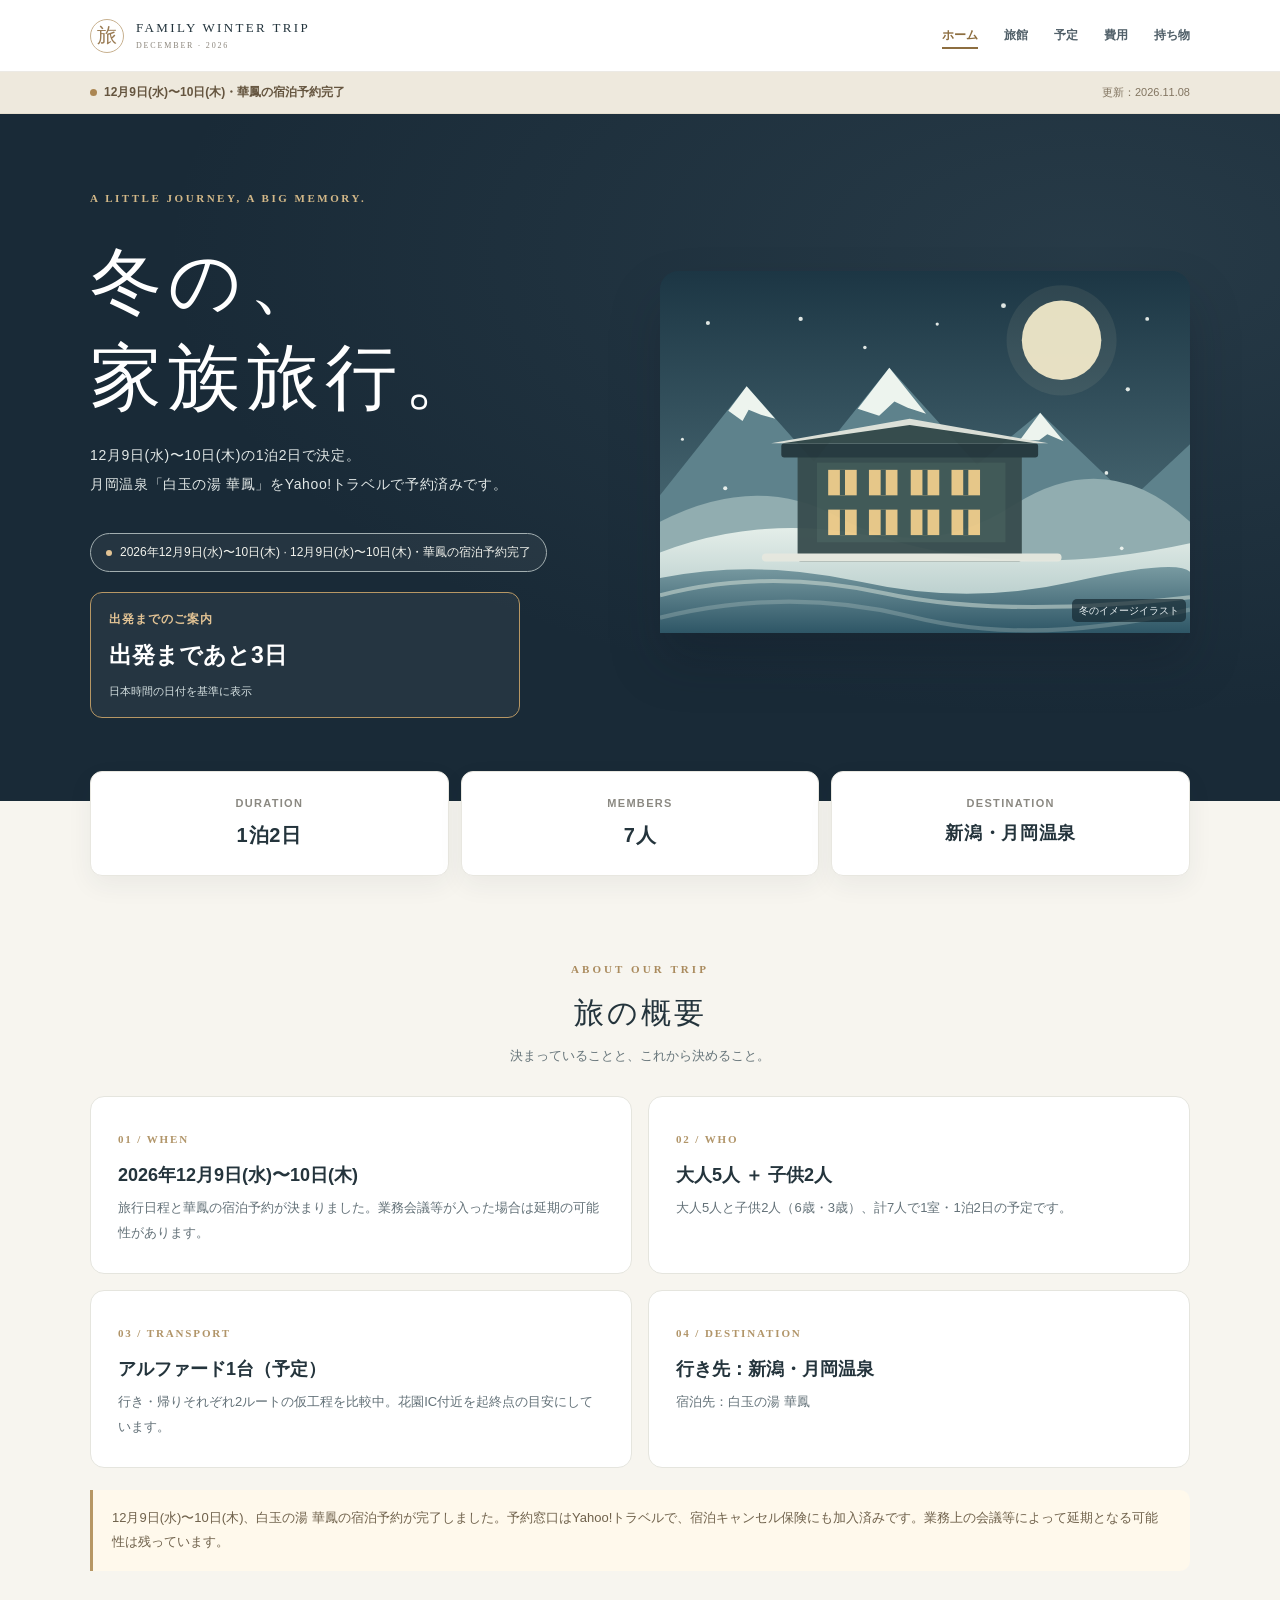
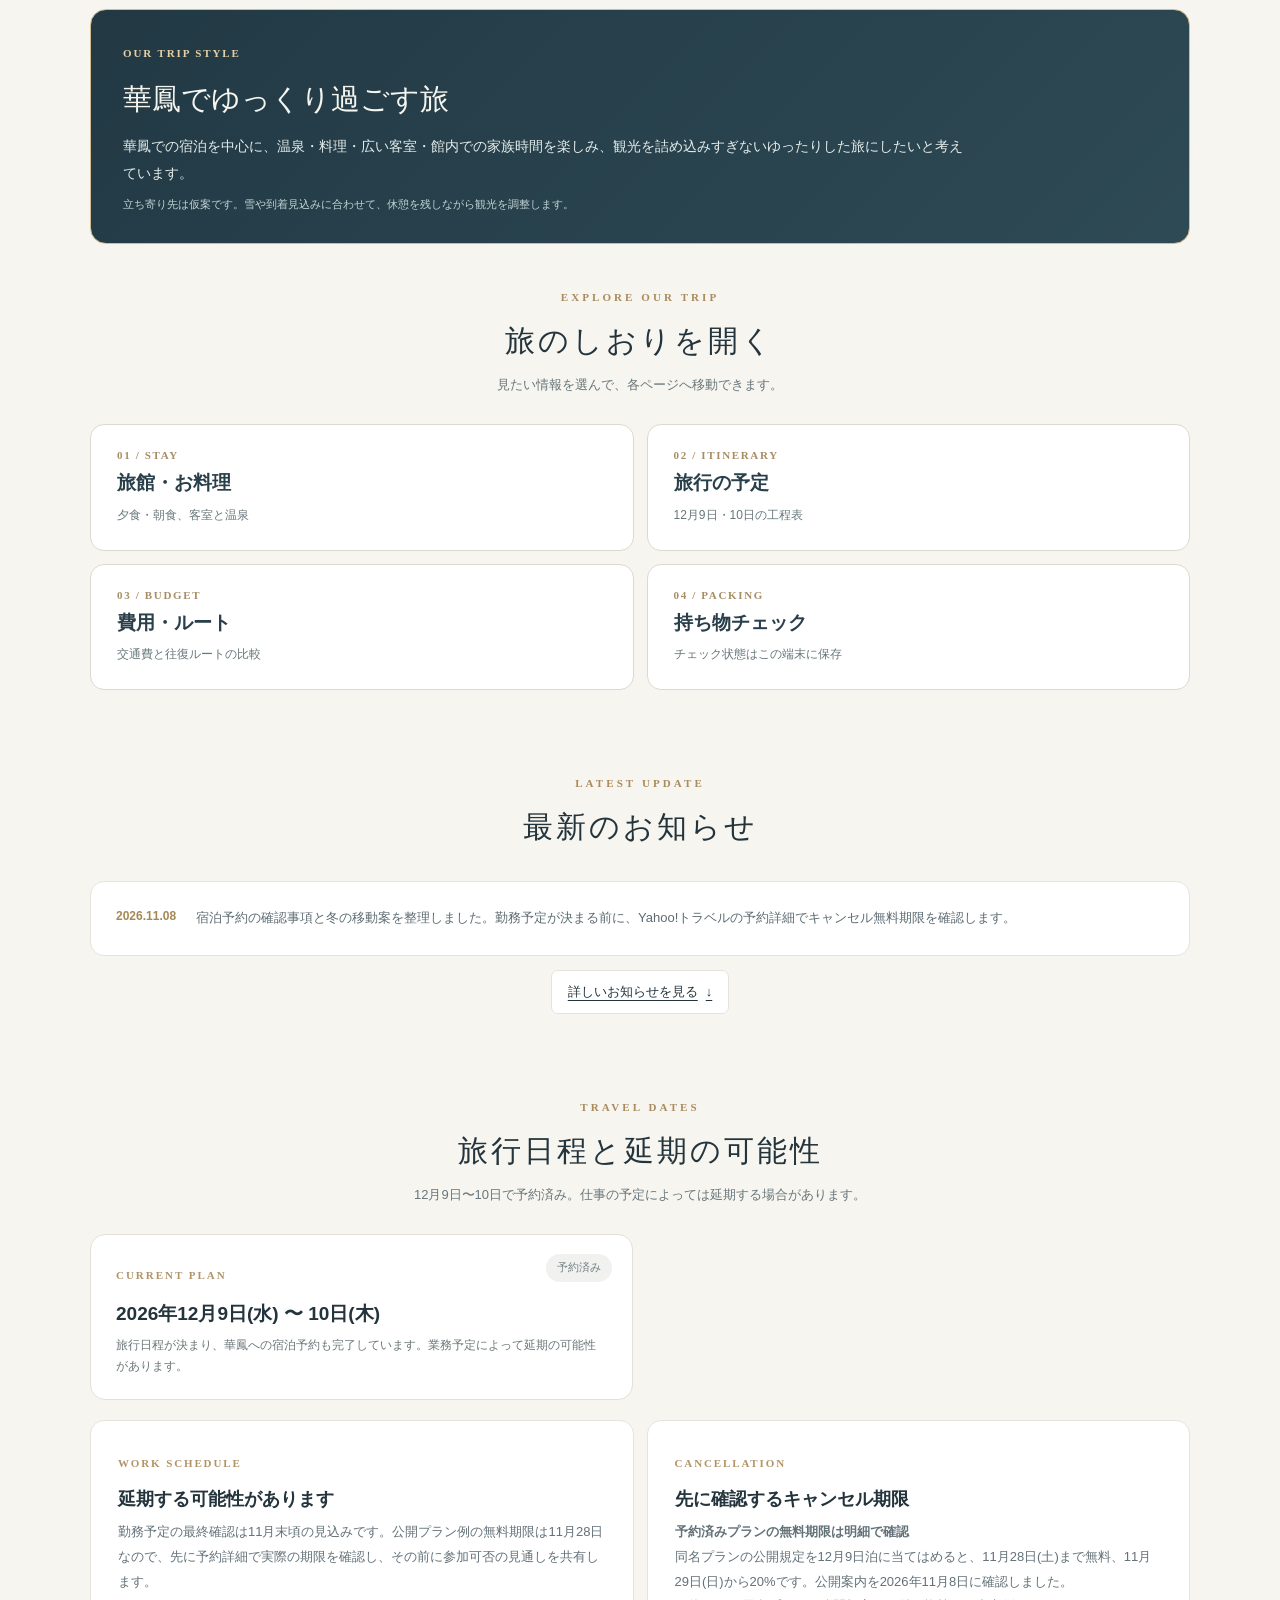
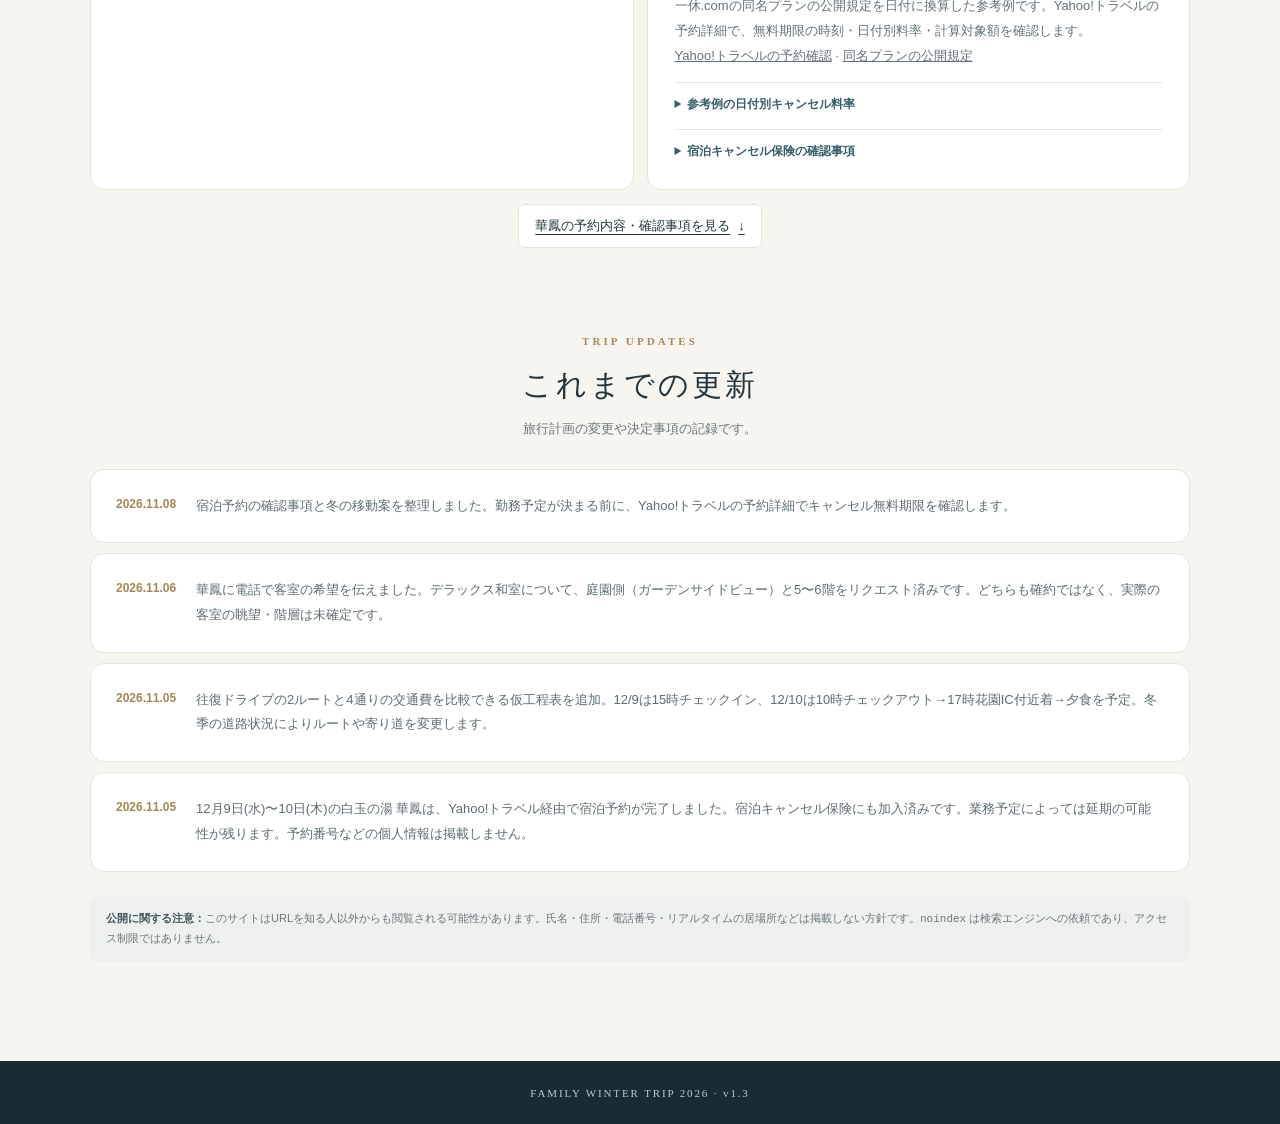
==== index.html @ 9333f7e0 "旅行案内の予約条件・食事・冬の移動情報を精査" ====
<!doctype html>
<html lang="ja">
<head>
  <meta charset="UTF-8">
  <meta name="viewport" content="width=device-width, initial-scale=1">
  <!-- 検索結果に載せないよう検索エンジンに依頼します。アクセス制限ではありません。 -->
  <meta name="robots" content="noindex, nofollow">
  <meta name="description" content="2026年12月9日〜10日の家族冬旅行。宿泊予約、最新のお知らせ、日程と各ページへの案内。">
  <meta name="theme-color" content="#192a37">
  <title>家族冬旅行 2026｜旅のしおり</title>
  <!-- CSSは見た目を担当 -->
  <link rel="stylesheet" href="styles.css">
  <!-- データ→動作の順で読み込む（ブラウザは上から順に処理） -->
  <script defer src="trip-data.js"></script>
  <script defer src="script.js"></script>
</head>
<body data-page="home">
  <a class="skip-link" href="#about">本文へ移動</a>
  <header><div class="wrap header-inner"><a href="index.html#top" class="brand" aria-label="ホームへ戻る"><span class="brand-symbol">旅</span><span class="brand-title">FAMILY WINTER TRIP<small>DECEMBER · 2026</small></span></a><nav class="nav" aria-label="メインメニュー">
        <a href="index.html" aria-current="page">ホーム</a>
        <a href="hotel.html">旅館</a>
        <a href="schedule.html">予定</a>
        <a href="budget.html">費用</a>
        <a href="packing.html">持ち物</a>
</nav></div></header>
    <div class="update-strip"><div class="wrap update-inner"><span class="mini-status" id="trip-status">12月9日〜10日・華鳳の宿泊予約完了</span><span class="update-date" id="last-update">更新：2026.11.04</span></div></div>
    <div class="hero" id="top">
    <div class="wrap hero-inner">
      <div class="hero-copy">
        <span class="eyebrow">A LITTLE JOURNEY, A BIG MEMORY.</span>
        <h1>冬の、<br>家族旅行。</h1>
        <p class="hero-lead">12月9日(水)〜10日(木)の1泊2日で決定。<br>月岡温泉「白玉の湯 華鳳」をYahoo!トラベルで予約済みです。</p>
        <span class="pill" id="hero-pill">2026年12月9日〜10日 · 一旦決定</span>
        <div class="trip-countdown">
          <span class="countdown-label">出発までのご案内</span>
          <p id="trip-countdown" role="status" aria-atomic="true">出発までの日数を計算しています。</p>
          <small>日本時間の日付を基準に表示</small>
        </div>
      </div>
      <figure class="art" style="margin-block:0;">
        <img src="winter-illustration.svg" alt="雪山と架空の旅館をモチーフにした冬のイラスト" width="520" height="355" style="width:100%;height:auto;display:block">
        <figcaption class="art-note">冬のイメージイラスト</figcaption>
      </figure>
    </div>
  </div>
  <main class="wrap">
<div class="summary" aria-label="旅行の要約">
      <div class="sum"><span>DURATION</span><strong id="summary-duration">1泊2日</strong></div>
      <div class="sum"><span>MEMBERS</span><strong>7人</strong></div>
      <div class="sum"><span>DESTINATION</span><strong class="long" id="summary-destination">検討中</strong></div>
    </div>

<section class="section" id="about">
      <div class="section-head"><span class="en">ABOUT OUR TRIP</span><h2>旅の概要</h2><p>決まっていることと、これから決めること。</p></div>
      <div class="boxgrid">
        <article class="info-card"><span class="cap">01 / WHEN</span><h3 id="overview-date">2026年12月9日(水)〜10日(木)</h3><p id="overview-date-note">宿泊予約済み。業務予定により延期の可能性があります。</p></article>
        <article class="info-card"><span class="cap">02 / WHO</span><h3 id="overview-members">大人5人 ＋ 子供2人</h3><p id="overview-members-detail">家族7人で行く予定です。</p></article>
        <article class="info-card"><span class="cap">03 / TRANSPORT</span><h3 id="overview-transport">アルファード1台（予定）</h3><p>行き・帰りそれぞれ2ルートの仮工程を比較中。花園IC付近を起終点の目安にしています。</p></article>
        <article class="info-card"><span class="cap">04 / DESTINATION</span><h3 id="overview-destination">新潟・月岡温泉</h3><p id="overview-stay">白玉の湯 華鳳</p></article>
      </div>
      <p class="attention" id="decision-note">旅行日程と華鳳への宿泊予約が決まりました。ただし業務都合で延期の可能性があります。</p>
    </section>

<section class="section section-compact" id="trip-style" aria-labelledby="trip-style-heading">
      <div class="trip-concept">
        <span class="cap">OUR TRIP STYLE</span>
        <h2 id="trip-style-heading">華鳳でゆっくり過ごす旅</h2>
        <p id="concept-description">宿での温泉や食事を中心に、ゆったり過ごす旅行を目指します。</p>
        <small id="concept-note">観光や立ち寄り先は未決定です。</small>
      </div>
    </section>

<section class="section section-compact" id="quick-access" aria-labelledby="quick-access-heading">
  <div class="section-head"><span class="en">EXPLORE OUR TRIP</span><h2 id="quick-access-heading">旅のしおりを開く</h2><p>見たい情報を選んで、各ページへ移動できます。</p></div>
  <div class="quick-grid">
    <a class="quick-card" href="hotel.html"><span>01 / STAY</span><strong>旅館・お料理</strong><small>夕食・朝食、客室と温泉</small></a>
    <a class="quick-card" href="schedule.html"><span>02 / ITINERARY</span><strong>旅行の予定</strong><small>12月9日・10日の工程表</small></a>
    <a class="quick-card" href="budget.html"><span>03 / BUDGET</span><strong>費用・ルート</strong><small>交通費と往復ルートの比較</small></a>
    <a class="quick-card" href="packing.html"><span>04 / PACKING</span><strong>持ち物チェック</strong><small>チェック状態はこの端末に保存</small></a>
  </div>
</section>

<section class="section" id="latest-updates" aria-labelledby="latest-updates-heading">
      <div class="section-head"><span class="en">LATEST UPDATE</span><h2 id="latest-updates-heading">最新のお知らせ</h2></div>
      <div id="latest-update"><p class="note">現在、お知らせはありません。</p></div>
      <a class="updates-link" href="#updates">詳しいお知らせを見る <span aria-hidden="true">↓</span></a>
    </section>

<section class="section" id="dates">
      <div class="section-head"><span class="en">TRAVEL DATES</span><h2>旅行日程と延期の可能性</h2><p>12月9日〜10日で予約済み。仕事の予定によっては延期する場合があります。</p></div>
      <div class="choicegrid" id="date-options" aria-live="polite"></div>
      <div class="booking-extra" aria-label="日程に関する大切なお知らせ">
        <article class="info-card">
          <span class="cap">WORK SCHEDULE</span><h3>延期する可能性があります</h3>
          <p id="work-schedule-note">勤務予定を11月末頃に最終確認します。急な会議が入った場合は仕事を優先し、旅行を延期する可能性があります。</p>
        </article>
        <article class="info-card">
          <span class="cap">CANCELLATION</span><h3>先に確認するキャンセル期限</h3>
          <p><strong id="cancel-free-until">予約済みプランの無料期限は明細で確認</strong></p>
          <p id="cancel-fee-from">公開プランの期限と料率は参考情報です。</p>
          <p class="field-note" id="cancel-caution">予約サイト・プランごとの規定を確認してください。</p>
          <p class="field-note"><a href="https://travel.yahoo.co.jp/booking/" target="_blank" rel="noopener noreferrer">Yahoo!トラベルの予約確認</a> · <a href="https://www.ikyu.com/00000751/11565492/10030279/" target="_blank" rel="noopener noreferrer">同名プランの公開規定</a></p>
          <details class="inline-details">
            <summary>参考例の日付別キャンセル料率</summary>
            <div class="fee-list" id="cancel-period-list"></div>
          </details>
          <details class="inline-details">
            <summary>宿泊キャンセル保険の確認事項</summary>
            <p id="insurance-note"></p>
            <p class="field-note"><a href="https://faq.mysurance.co.jp/--699ead66c23a8eed25ed712e" target="_blank" rel="noopener noreferrer">引受会社の仕事都合に関するFAQ</a></p>
          </details>
        </article>
      </div>
      <a class="updates-link" href="hotel.html#booking-info">華鳳の予約内容・確認事項を見る <span aria-hidden="true">↓</span></a>
    </section>

<section class="section" id="updates">
      <div class="section-head"><span class="en">TRIP UPDATES</span><h2>これまでの更新</h2><p>旅行計画の変更や決定事項の記録です。</p></div>
      <div class="updates-list" id="updates-list"></div>
      <p class="privacy"><strong>公開に関する注意：</strong>このサイトはURLを知る人以外からも閲覧される可能性があります。氏名・住所・電話番号・リアルタイムの居場所などは掲載しない方針です。<code>noindex</code> は検索エンジンへの依頼であり、アクセス制限ではありません。</p>
    </section>
  </main>
  <nav class="bottom-nav" aria-label="スマートフォン用メニュー">
    <a href="index.html" aria-current="page"><svg viewBox="0 0 24 24" width="23" height="23" fill="none" stroke="currentColor" stroke-width="1.8" stroke-linecap="round" stroke-linejoin="round" aria-hidden="true"><path d="m3 10 9-7 9 7v10a1 1 0 0 1-1 1h-5v-7H9v7H4a1 1 0 0 1-1-1z"/></svg><span>ホーム</span></a>
    <a href="hotel.html"><svg viewBox="0 0 24 24" width="23" height="23" fill="none" stroke="currentColor" stroke-width="1.8" stroke-linecap="round" stroke-linejoin="round" aria-hidden="true"><path d="M4 21V5a2 2 0 0 1 2-2h12a2 2 0 0 1 2 2v16M2 21h20M8 7h2M14 7h2M8 11h2M14 11h2M9 21v-6h6v6"/></svg><span>旅館</span></a>
    <a href="schedule.html"><svg viewBox="0 0 24 24" width="23" height="23" fill="none" stroke="currentColor" stroke-width="1.8" stroke-linecap="round" stroke-linejoin="round" aria-hidden="true"><rect x="3" y="5" width="18" height="16" rx="2"/><path d="M16 3v4M8 3v4M3 10h18"/></svg><span>予定</span></a>
    <a href="budget.html"><svg viewBox="0 0 24 24" width="23" height="23" fill="none" stroke="currentColor" stroke-width="1.8" stroke-linecap="round" stroke-linejoin="round" aria-hidden="true"><rect x="2" y="5" width="20" height="16" rx="2"/><path d="M2 9h20M16 15h3"/></svg><span>費用</span></a>
    <a href="packing.html"><svg viewBox="0 0 24 24" width="23" height="23" fill="none" stroke="currentColor" stroke-width="1.8" stroke-linecap="round" stroke-linejoin="round" aria-hidden="true"><rect x="5" y="4" width="14" height="17" rx="2"/><path d="M9 4.5V3h6v1.5M8.5 10l1.5 1.5 2.5-3M8.5 16h7"/></svg><span>持ち物</span></a>
  </nav>
  <footer>FAMILY WINTER TRIP 2026 · v1.3</footer>
</body>
</html>
---- styles.css ----
/* CSS：サイトの色・余白・配置を決める */
    :root { --night:#192a37; --night2:#263e4b; --ink:#24343c; --sub:#68767b; --gold:#b79764; --cream:#f7f5ef; --paper:#fff; --line:#e5e5de; }
    * { box-sizing:border-box; }
    html {scroll-behavior:smooth;}
    body { margin:0; color:var(--ink); font-family:-apple-system, BlinkMacSystemFont,"Hiragino Kaku Gothic ProN","Noto Sans JP","Yu Gothic",sans-serif; background:var(--cream); line-height:1.75; }
    a {color:inherit;} button{font:inherit;}
    .wrap { width:min(1100px, calc(100% - 40px)); margin-inline:auto; }
    header {height:72px; background:#fff; border-bottom:1px solid #eceae5;}
    .header-inner{height:100%;display:flex;align-items:center;justify-content:space-between;gap:20px;}
    .brand {text-decoration:none;display:flex;align-items:center;gap:12px;color:#22333c;}
    .brand-symbol{width:34px;height:34px;border:1px solid #c8b18f;display:grid;place-items:center;border-radius:100%;font:20px Georgia,serif;color:#997a52;}
    .brand-title{font-family:Georgia,serif;font-size:13px;letter-spacing:.18em;line-height:1.35;}
    .brand-title small{display:block;font-family:inherit;letter-spacing:.23em;font-size:8px;margin-top:4px;color:#8a847a;}
    .nav{display:flex;gap:26px;font-size:12px;color:#516069;font-weight:600;}
    .nav a{text-decoration:none;}.nav a:hover{text-decoration:underline;text-underline-offset:5px;}
    .hero{background:var(--night);color:#fff;position:relative;overflow:hidden;}
    .hero:before{content:"";position:absolute;inset:0;opacity:.22;background:radial-gradient(ellipse at 85% 20%,#587581 0%,transparent 60%);pointer-events:none;}
    .hero-inner{min-height:490px;position:relative;display:grid;grid-template-columns:1.02fr 1fr;align-items:center;gap:30px;padding-top:44px;padding-bottom:55px;}
    .hero-copy{position:relative;z-index:1;padding:25px 0 10px;}
    .eyebrow{font:700 11px Georgia,serif;letter-spacing:.23em;color:#d3b888;}
    h1{font-family:"Hiragino Mincho ProN","Yu Mincho",serif;font-size:clamp(47px,5.7vw,72px);font-weight:500;letter-spacing:.09em;line-height:1.33;margin:24px 0 14px;white-space:nowrap;}
    .hero-lead{font-size:14px;line-height:2.1;color:#e2e8e7;letter-spacing:.045em;}
    .pill {display:inline-flex;align-items:center;gap:8px;border:1px solid #a2aeb0;border-radius:100px;padding:8px 15px;margin-top:20px;font-size:12px;color:#f2f3ed;background:#ffffff0d;}
    .pill:before{content:"";width:6px;height:6px;border-radius:50%;background:#e2c394;}
    .trip-countdown{margin:20px 0 18px;max-width:430px;padding:16px 18px;border:1px solid #b79764;border-radius:12px;background:#ffffff0d;overflow-wrap:anywhere;}
    .countdown-label{display:block;color:#e2c394;font-size:12px;font-weight:650;letter-spacing:.08em;}
    .trip-countdown p{margin:7px 0;font-size:clamp(18px,4.8vw,23px);font-weight:650;line-height:1.65;color:#fff;font-variant-numeric:tabular-nums;}
    .trip-countdown small{display:block;font-size:11px;color:#d3dedf;}
    .art {width:100%;position:relative;max-width:530px;margin:auto;filter:drop-shadow(0 28px 25px #090e1b33);}
    .art svg{width:100%;height:auto;display:block;}
    .art-note{position:absolute;bottom:11px;right:4px;color:#edf4f6;font-size:10px;background:#12242eaa;padding:3px 7px;border-radius:5px;}
    main{padding-bottom:88px;}
    .summary{display:grid;grid-template-columns:repeat(3,1fr);gap:12px;margin-top:-30px;position:relative;z-index:2;}
    .sum{background:white;padding:22px 16px;border:1px solid #e8e7e0;box-shadow:0 9px 26px #1a34470f;text-align:center;border-radius:12px;}
    .sum span{font-size:11px;color:#8b8982;letter-spacing:.12em;font-weight:600;display:block;}
    .sum strong{display:block;font-size:20px;letter-spacing:.04em;font-weight:650;margin-top:4px;}
    .section{margin-top:78px;scroll-margin-top:30px;}
    .section-head{text-align:center;margin-bottom:28px;}
    .section-head .en{font:700 11px Georgia,serif;color:#aa8b5e;letter-spacing:.28em;}
    .section-head h2{font-family:"Hiragino Mincho ProN","Yu Mincho",serif;font-size:30px;font-weight:500;letter-spacing:.1em;margin:5px 0 6px;}
    .section-head p{color:var(--sub);font-size:13px;margin:0;}
    .boxgrid{display:grid;grid-template-columns:1fr 1fr;gap:16px;}
    .info-card{border:1px solid var(--line);background:#fff;border-radius:14px;padding:27px;min-height:150px;}
    .info-card .cap{font:700 11px Georgia,serif;color:#b19569;letter-spacing:.17em;}
    .info-card h3{font-size:18px;margin:8px 0 5px;font-weight:650;}
    .info-card p{font-size:13px;color:#637178;margin:0;line-height:1.9;}
    .stay{display:grid;grid-template-columns:1.2fr .8fr;overflow:hidden;border-radius:18px;background:#223b46;color:#fff;min-height:240px;}
    .stay-copy{padding:38px;}
    .stay .cap{font:700 11px Georgia,serif;color:#d2b78e;letter-spacing:.19em;}
    .stay h3{font-family:"Hiragino Mincho ProN","Yu Mincho",serif;font-size:27px;font-weight:500;margin:10px 0;}
    .stay p{color:#d6e1e2;font-size:13px;margin:0 0 17px;}
    .stay a{display:inline-block;text-decoration:none;border:1px solid #9eb0b8;border-radius:6px;padding:9px 16px;font-size:12px;}
    .stay-mark{display:grid;place-items:center;background:radial-gradient(circle at center,#65808a,#344f5b 65%,#263d48);padding:28px;}
    .stay-mark svg{width:100%;max-width:245px;height:auto;opacity:.9;}
    .day-tabs{display:flex;gap:8px;justify-content:center;margin-bottom:18px;}
    .day-tabs button{border:1px solid #dadbd3;border-radius:30px;padding:9px 28px;background:#fff;color:#53656c;cursor:pointer;font-size:13px;}
    .day-tabs button.active{background:var(--night2);border-color:var(--night2);color:#fff;}
    .day-panel{max-width:760px;margin:auto;border:1px solid #e2e2da;border-radius:16px;padding:28px 34px;background:#fff;}
    .day-panel[hidden]{display:none;}
    .day-panel h3{text-align:center;margin:0 0 24px;font-size:17px;}
    .timeline{display:grid;gap:20px;}
    .step{display:grid;grid-template-columns:30px 1fr;gap:15px;align-items:start;}
    .dot{width:26px;height:26px;border-radius:50%;border:1px solid #decaaa;color:#9f835d;display:grid;place-items:center;font-size:11px;margin-top:2px;}
    .step strong{font-size:14px;}.step p{margin:2px 0 0;color:var(--sub);font-size:12px;}
    .checks{display:grid;grid-template-columns:repeat(3,1fr);gap:11px;}
    .check{display:flex;align-items:center;gap:9px;background:white;border:1px solid var(--line);border-radius:10px;padding:15px 14px;font-size:13px;cursor:pointer;}
    .check input{width:17px;height:17px;accent-color:#294a50;}
    .note{font-size:12px;color:var(--sub);margin-top:18px;line-height:1.9;}
    footer{text-align:center;background:#192b35;color:#bfcacf;padding:26px 20px;font:11px Georgia,serif;letter-spacing:.17em;}
    @media(max-width:720px){
      .wrap{width:min(100% - 34px,520px);}header{height:64px;}.brand-title{font-size:11px;}.nav{gap:11px;font-size:10px;}
      .nav a:nth-child(2){display:none;}
      .hero-inner{display:flex;flex-direction:column;gap:0;padding:40px 0 32px;min-height:0;}
      .hero-copy{width:100%;padding:0;}
      h1{font-size:clamp(43px,10vw,57px);margin:18px 0 10px;}
      .hero-lead{font-size:13px;line-height:1.9;}
      .pill{margin-top:11px;}
      .art{width:100%;max-width:410px;margin:18px auto 0;}
      .summary{gap:7px;margin-top:-16px;}
      .sum{padding:17px 7px;}.sum span{font-size:9px;}.sum strong{font-size:15px;}
      .section{margin-top:62px;}.section-head h2{font-size:26px;}
      .boxgrid{grid-template-columns:1fr;gap:10px;}.info-card{padding:22px;min-height:0;}
      .stay{grid-template-columns:1fr;}.stay-copy{padding:27px;}.stay-mark{display:none;}
      .day-panel{padding:26px 20px;}.checks{grid-template-columns:1fr 1fr;gap:9px;}.check{padding:12px 11px;font-size:12px;}
    }
    @media(prefers-reduced-motion:reduce){html{scroll-behavior:auto;}}

    /* v0.3: 旅館・行き先が未定でも使えるレイアウト */
    .update-strip{background:#eee9dd;border-bottom:1px solid #e5dece;padding:10px 0;color:#65553f;font-size:12px;}
    .update-inner{display:flex;align-items:center;justify-content:space-between;gap:14px;}
    .mini-status{display:inline-flex;gap:7px;align-items:center;font-weight:650;}
    .mini-status:before{content:"";display:inline-block;width:7px;height:7px;background:#ab8652;border-radius:50%;}
    .update-date{color:#827561;font-size:11px;white-space:nowrap;}
    .sum strong.long{font-size:18px;}
    .attention{border-left:3px solid var(--gold);background:#fff9ec;padding:16px 19px;border-radius:0 10px 10px 0;margin-top:22px;font-size:13px;color:#70624c;line-height:1.9;}
    .choicegrid{display:grid;grid-template-columns:1fr 1fr;gap:15px;}
    .choice{position:relative;background:#fff;border:1px solid #e3e0d7;border-radius:15px;padding:25px 25px 22px;}
    .choice .cap{font:700 11px Georgia,serif;letter-spacing:.18em;color:#b19569;}
    .choice h3{font-size:19px;margin:11px 0 6px;line-height:1.55;}
    .choice p{font-size:12px;color:#6b7779;margin:0;}
    .corner-tag{position:absolute;right:20px;top:19px;background:#f2ede0;color:#8f744d;font-size:11px;border-radius:30px;padding:4px 11px;}
    .corner-tag.muted{background:#f1f2f0;color:#717e81;}
    .decision-panel{border-radius:18px;background:#253d48;color:#f1f4f1;padding:31px 31px 28px;}
    .decision-panel h3{margin:0 0 11px;font-family:"Hiragino Mincho ProN","Yu Mincho",serif;font-size:24px;font-weight:500;}
    .decision-panel p{color:#dae4e6;font-size:13px;margin:0;line-height:1.95;}
    .criteria{display:grid;grid-template-columns:repeat(4,1fr);gap:10px;margin-top:21px;}
    .criterion{border:1px solid #6b828a;border-radius:10px;padding:16px 10px;text-align:center;font-size:12px;line-height:1.7;}
    .criterion .num{display:block;font:700 11px Georgia,serif;color:#d8bf93;letter-spacing:.12em;margin-bottom:4px;}
    .empty{margin-top:15px;background:#fff;border:1px dashed #d3c9b5;border-radius:14px;padding:21px;text-align:center;}
    .empty strong{display:block;font-size:14px;margin:0 0 7px;}.empty p{font-size:12px;color:#748084;margin:0;}
    .progress-track{display:grid;grid-template-columns:repeat(3,1fr);gap:8px;margin:20px 0 0;}
    .progress-step{border-radius:9px;background:#fff;border:1px solid var(--line);padding:16px 11px;text-align:center;font-size:12px;color:#66737a;}
    .progress-step b{display:block;color:#263a45;font-size:13px;margin-bottom:3px;}
    .progress-step.current{border-color:#bba47d;background:#fffcf6;}
    .section-head p{max-width:600px;margin:auto;}
    .updates{background:white;border:1px solid var(--line);border-radius:14px;padding:24px 25px;display:flex;gap:20px;align-items:flex-start;}
    .updates time{white-space:nowrap;color:#a68857;font-size:12px;font-weight:700;}
    .updates p{margin:0;color:#5d6c72;font-size:13px;line-height:1.9;}
    .privacy{margin-top:24px;padding:13px 16px;background:#edf0ef;border-radius:9px;font-size:11px;color:#67777b;line-height:1.8;}
    @media(max-width:720px){
      .update-strip{font-size:11px;}.update-date{font-size:10px;}
      .sum strong.long{font-size:13px;}
      .choicegrid{grid-template-columns:1fr;gap:10px;}.choice{padding:22px;}
      .criteria{grid-template-columns:repeat(2,1fr);gap:8px;}
      .criterion{padding:12px 9px;}.decision-panel{padding:26px 20px;}
      .progress-step{font-size:10px;padding:12px 3px;}.progress-step b{font-size:11px;}
      .updates{gap:12px;padding:20px 15px;flex-direction:column;}
    }
/* v0.4: データと表示の分離／操作性改善 */
.skip-link{position:absolute;left:12px;top:-80px;background:#fff;color:#132b36;z-index:50;padding:9px 14px;border-radius:6px;}
.skip-link:focus{top:10px;}
.brand-title small{font-family:Georgia,serif;}
.nav{flex-wrap:wrap;justify-content:flex-end;}
.field-note{display:block;margin-top:8px;color:#758187;font-size:12px;}
.category-pill{display:inline-block;border-radius:999px;background:#f3eee4;color:#8a6e4a;padding:4px 10px;font-size:11px;font-weight:650;margin-top:10px;}
.lodging-row{background:#fff;border:1px solid var(--line);border-radius:14px;padding:22px;margin-top:10px;display:grid;grid-template-columns:1fr auto;gap:12px;align-items:start;}
.lodging-row h3{margin:2px 0 6px;font-size:16px;}
.lodging-row p{margin:0;color:#68787d;font-size:13px;}
.lodging-row a{display:inline-block;margin-top:9px;color:#174f73;text-underline-offset:4px;font-size:13px;}
.list-status{font-size:11px;background:#f5f1e7;border-radius:30px;padding:6px 12px;color:#745d40;white-space:nowrap;}
.updates-list{display:grid;gap:10px;}
.updates-link{display:flex;align-items:center;justify-content:center;gap:8px;min-height:44px;width:fit-content;max-width:100%;margin:14px auto 0;padding:8px 16px;border:1px solid var(--line);border-radius:7px;background:var(--paper);font-size:13px;text-underline-offset:4px;}
.updates-link:hover{background:#f3eee4;}
#latest-update .updates p{overflow-wrap:anywhere;}
#packing-reset{margin-top:14px;background:transparent;border:1px solid #b0b8b7;border-radius:7px;color:#435b65;padding:8px 14px;font-size:12px;cursor:pointer;}
#packing-reset:hover{background:#fff;}
#packing-reset:focus-visible,.day-tabs button:focus-visible,a:focus-visible{outline:3px solid #b7935f;outline-offset:3px;}
[data-empty]{display:none;}
[data-empty].show{display:block;}
.privacy strong{color:#40545a;}
@media(max-width:720px){
  .nav a:nth-child(2){display:inline;}
  .nav{gap:9px;}
  .nav a:nth-child(4),.nav a:nth-child(5){display:none;}
  .update-date{white-space:normal;text-align:right;}
  .lodging-row{grid-template-columns:1fr;}
  .list-status{justify-self:start;}
}

/* v0.6: 華鳳の空室・料金調査（2026/11/5のスナップショット） */
.booking-intro{background:#fff;border:1px solid var(--line);border-left:4px solid var(--gold);border-radius:10px;padding:15px 18px;margin-bottom:16px;font-size:13px;}
.booking-intro strong{display:block;font-size:13px;color:#806946;}
.booking-intro p{margin:5px 0 0;color:#56676e;line-height:1.85;}
.booking-offers{display:grid;grid-template-columns:repeat(2,minmax(0,1fr));gap:12px;}
.rate-card{background:#fff;border:1px solid var(--line);border-radius:14px;padding:20px;min-width:0;}
.rate-card--closed{background:#f9f8f4;}
.rate-card-head{display:flex;align-items:flex-start;justify-content:space-between;gap:10px;flex-wrap:wrap;}
.rate-card-head small{color:#a08458;font-size:11px;font-weight:700;}
.rate-card h3{font-size:17px;line-height:1.5;margin:1px 0 0;}
.rate-status{display:inline-block;border-radius:30px;padding:4px 10px;font-size:11px;font-weight:650;white-space:nowrap;}
.rate-status--open{background:#e8f3ed;color:#2d6650;}
.rate-status--closed{background:#f1e8e3;color:#915d4b;}
.rate-prices{display:grid;grid-template-columns:1fr 1fr;gap:8px;margin-top:14px;}
.rate-prices div{border-top:1px solid #eae8e2;padding-top:9px;min-width:0;}
.rate-prices span{display:block;color:#768188;font-size:11px;}
.rate-prices strong{display:block;font-size:17px;font-variant-numeric:tabular-nums;white-space:nowrap;}
.rate-note{color:#68767b;font-size:12px;margin:12px 0 0;line-height:1.75;}
.booking-extra{display:grid;grid-template-columns:1fr 1fr;gap:13px;margin-top:20px;}
.booking-extra .info-card{min-height:0;}
.booking-extra p{font-size:13px;line-height:1.9;}
.booking-text-list{padding-left:19px;margin:10px 0 0;font-size:13px;color:#53666b;line-height:1.95;overflow-wrap:anywhere;}
.booking-text-list li+li{margin-top:6px;}
.booking-details{background:#fff;border:1px solid var(--line);border-radius:12px;padding:15px 19px;margin-top:18px;}
.booking-details summary{cursor:pointer;font-weight:650;font-size:13px;}
.booking-details p{font-size:13px;color:#68777c;margin:12px 0 0;}
@media(max-width:720px){
  .booking-offers,.booking-extra{grid-template-columns:1fr;}
  .rate-card{padding:18px;}
  .rate-prices strong{font-size:16px;}
}


/* v0.9: 旅行情報の統合表示（既存のスマホ対応・端末内保存は維持） */
.section-compact{margin-top:38px;}
.trip-concept{
  padding:28px 32px;border:1px solid #d0bc93;border-radius:16px;
  background:linear-gradient(135deg,#223944,#2e4a55);color:#f5f5f0;
}
.trip-concept .cap{color:#e7cfa5;font:700 11px Georgia,serif;letter-spacing:.17em;}
.trip-concept h2{font-family:"Hiragino Mincho ProN","Yu Mincho",serif;font-size:clamp(22px,3.2vw,29px);font-weight:500;margin:8px 0;}
.trip-concept p{font-size:14px;line-height:1.95;color:#e4edeb;max-width:850px;margin:0 0 8px;}
.trip-concept small{display:block;color:#c2d4d5;font-size:11px;line-height:1.8;}
.progress-step.done{border-color:#cdd9d3;background:#f2f6f2;}
.inline-details{margin-top:14px;border-top:1px solid #e8e5dd;padding-top:11px;}
.inline-details summary{font-size:12px;color:#375e6a;cursor:pointer;font-weight:650;}
.fee-list{margin-top:12px;}
.fee-row,.reference-rate-row{display:grid;grid-template-columns:minmax(0,1fr) auto;align-items:start;gap:12px;padding:9px 0;border-bottom:1px solid #ecebe6;font-size:12px;line-height:1.65;}
.fee-row:last-child,.reference-rate-row:last-child{border-bottom:0;}
.fee-row strong,.reference-rate-row>strong{white-space:nowrap;font-variant-numeric:tabular-nums;color:#344b54;}
.reference-rate-list{margin-top:12px;}
.reference-rate-row small{display:block;color:#78858a;font-size:11px;margin-top:3px;}
#booking-prices{grid-template-columns:1fr;}
.rate-prices--three{grid-template-columns:repeat(3,minmax(0,1fr));}
.rate-prices small{display:block;color:#6c797d;font-size:11px;line-height:1.7;margin-top:5px;}
.budget-figure{font-size:clamp(22px,3.5vw,27px)!important;font-weight:700;color:#253b47!important;font-variant-numeric:tabular-nums;margin:4px 0 8px!important;}
@media(max-width:720px){
  .section-compact{margin-top:26px;}
  .trip-concept{padding:23px 20px;}
  .trip-concept p{font-size:13px;}
  .rate-prices--three{grid-template-columns:1fr;}
  .rate-prices--three div{padding-top:8px;}
  .reference-rate-row{gap:8px;}
}

/* v1.0: 往復ドライブルート比較・冬季の仮工程 */
.route-lead{
  background:#fff;border:1px solid #d9d1bf;border-left:4px solid var(--gold);
  border-radius:10px;padding:16px 20px;font-size:13px;line-height:1.9;margin-bottom:16px;
}
.route-cost-grid{display:grid;grid-template-columns:repeat(2,minmax(0,1fr));gap:14px;}
.route-cost-card{position:relative;min-width:0;background:#fff;border:1px solid var(--line);border-radius:13px;padding:20px;}
.route-cost-card--featured{border:2px solid #a58b5f;background:#fcfbf6;}
.route-cost-card h3{font-size:15px;margin:0 0 12px;line-height:1.6;}
.route-recommend{display:inline-block;color:#76572f;background:#f1e4cb;border-radius:20px;font-size:11px;font-weight:700;padding:3px 10px;margin:0 0 8px;}
.route-cost-total{display:block;color:var(--night);font-size:26px;font-variant-numeric:tabular-nums;line-height:1.4;overflow-wrap:anywhere;}
.route-cost-breakdown{font-size:12px;color:#53636b;line-height:1.85;margin:10px 0 8px;}
.route-cost-details{font-size:11px;color:#67787d;margin:4px 0;line-height:1.65;}
#route-compare .note{font-size:12px;line-height:1.85;overflow-wrap:anywhere;}
#panel1,#panel2{max-width:930px;}
.drive-subheading{font-size:17px;margin:30px 0 16px;padding-top:18px;border-top:1px solid var(--line);}
.drive-option-list{display:grid;grid-template-columns:repeat(2,minmax(0,1fr));gap:14px;align-items:start;}
.drive-option{min-width:0;border:1px solid #e1e2dc;border-radius:13px;background:#fafaf7;padding:20px;}
.drive-option-heading{font-size:15px;margin:0 0 8px;line-height:1.55;}
.drive-option-caption{font-size:12px;color:#58676d;line-height:1.75;margin:0 0 10px;}
.drive-option-specs{font-size:11px;line-height:1.8;color:#49606b;background:#f0f3f1;padding:9px 11px;border-radius:7px;margin:0 0 12px;}
.drive-stop-list{display:grid;gap:0;}
.drive-stop{display:grid;grid-template-columns:90px minmax(0,1fr);gap:10px;padding:11px 0;border-top:1px solid #e5e6e1;}
.drive-stop-time{font-size:11px;font-weight:750;color:#8a6d46;font-variant-numeric:tabular-nums;line-height:1.6;overflow-wrap:anywhere;}
.drive-stop strong{display:block;font-size:12px;line-height:1.6;overflow-wrap:anywhere;}
.drive-stop p{font-size:11px;line-height:1.7;color:#647479;margin:3px 0 0;overflow-wrap:anywhere;}
.drive-option-warning{background:#fff6e7;border:1px solid #e5c996;color:#71552e;border-radius:7px;padding:9px 11px;font-size:11px;line-height:1.75;}
@media(max-width:720px){
  .route-cost-grid,.drive-option-list{grid-template-columns:1fr;}
  .route-cost-card,.drive-option{padding:17px;}
  .route-cost-total{font-size:23px;}
  .route-lead{padding:14px 16px;}
  .drive-subheading{font-size:15px;}
  .drive-stop{grid-template-columns:83px minmax(0,1fr);gap:8px;}
  #panel1,#panel2{padding:22px 16px;}
}

/* v1.1候補：華鳳の食事・館内案内（写真転載なし、公式ギャラリーリンク） */
.kahou-experience .section-head p{max-width:730px;}
.kahou-meals{display:grid;grid-template-columns:repeat(2,minmax(0,1fr));gap:18px;align-items:stretch;}
.kahou-meal{display:flex;flex-direction:column;min-width:0;padding:29px 29px 26px;background:#fff;border:1px solid #dfd8c9;border-top:4px solid var(--gold);border-radius:15px;box-shadow:0 10px 24px #192a3709;}
.kahou-meal--breakfast{border-top-color:#7897a1;}
.kahou-card-top{display:flex;gap:12px;justify-content:space-between;align-items:center;flex-wrap:wrap;}
.kahou-card-kicker{color:#9c7d52;letter-spacing:.15em;font:700 11px Georgia,serif;}
.kahou-meal--breakfast .kahou-card-kicker{color:#527481;}
.kahou-highlight{font-size:11px;font-weight:700;color:#795e3b;background:#f4eddf;border-radius:20px;padding:5px 12px;}
.kahou-meal--breakfast .kahou-highlight{color:#426873;background:#eaf2f4;}
.kahou-meal h3{font-family:"Hiragino Mincho ProN","Yu Mincho",serif;font-size:clamp(25px,3.2vw,32px);font-weight:500;line-height:1.55;margin:18px 0 14px;color:var(--night);}
.kahou-meal h3 span{display:block;font-size:15px;font-family:inherit;margin-top:3px;letter-spacing:.03em;}
.kahou-meal>p{font-size:13px;line-height:1.95;color:#52656c;margin:0 0 17px;}
.kahou-facts{margin:0 0 14px;padding:12px 0;border-block:1px solid #eeeae3;}
.kahou-facts>div{display:grid;grid-template-columns:96px minmax(0,1fr);column-gap:12px;padding:6px 0;font-size:12px;line-height:1.7;}
.kahou-facts dt{font-weight:700;color:#806a4c;}
.kahou-facts dd{margin:0;color:#455961;overflow-wrap:anywhere;}
.kahou-meal .kahou-small-note{font-size:11px;color:#748087;line-height:1.8;margin:0 0 20px;}
.kahou-gallery-link{display:inline-flex;align-items:center;justify-content:space-between;gap:16px;min-height:48px;width:100%;margin-top:auto;padding:11px 16px;border-radius:8px;background:var(--night2);color:#fff;text-decoration:none;font-size:13px;font-weight:650;line-height:1.6;}
.kahou-gallery-link:hover{background:#365462;}
.kahou-gallery-link span{font-size:18px;line-height:1;}
.kahou-stay-grid{display:grid;grid-template-columns:repeat(2,minmax(0,1fr));gap:14px;margin-top:18px;}
.kahou-stay-card{min-width:0;display:flex;flex-direction:column;padding:23px 24px;background:#faf9f6;border:1px solid var(--line);border-radius:13px;}
.kahou-stay-card h3{font-size:17px;line-height:1.55;color:#30434b;margin:8px 0 7px;}
.kahou-stay-card p{font-size:12px;color:#66777d;line-height:1.85;margin:0 0 18px;}
.kahou-gallery-link--sub{min-height:44px;background:#fff;color:#274454;border:1px solid #b6c2c4;font-size:12px;}
.kahou-gallery-link--sub:hover{background:#edf3f2;}
.kahou-source-note{margin:14px 2px 0;color:#778489;font-size:11px;line-height:1.85;}
@media(max-width:720px){
  .kahou-meals,.kahou-stay-grid{grid-template-columns:1fr;}
  .kahou-meals{gap:13px;}
  .kahou-meal{padding:22px 19px 20px;}
  .kahou-meal h3{font-size:27px;}
  .kahou-facts>div{grid-template-columns:83px minmax(0,1fr);column-gap:8px;}
  .kahou-stay-grid{gap:11px;margin-top:13px;}
  .kahou-stay-card{padding:20px;}
  .kahou-gallery-link{font-size:12px;}
}
/* v1.3：独立ページと固定ナビゲーション */
@media(min-width:721px) {header {position:sticky;top:0;z-index:50;} .section {scroll-margin-top:100px;}}
.nav a[aria-current="page"] {color:#8d6e40;text-decoration:underline;text-decoration-thickness:2px;text-underline-offset:8px;}
.bottom-nav {display:none;}
.subpage-hero {background:linear-gradient(135deg,var(--night),#304e5b);color:#fff;padding:48px 0 44px;}
.subpage-hero h1 {font-size:clamp(31px,5vw,46px);white-space:normal;margin:14px 0 11px;letter-spacing:.06em;}
.subpage-hero p {margin:0;max-width:770px;font-size:14px;color:#dce7e7;line-height:1.95;}
.subpage-main {min-height:48vh;}
.subpage-main>.section:first-child {margin-top:50px;}
.quick-grid {display:grid;grid-template-columns:repeat(2,minmax(0,1fr));gap:13px;}
.quick-card {display:flex;flex-direction:column;gap:5px;padding:24px 26px;border:1px solid #dcd9d0;border-radius:14px;background:#fff;text-decoration:none;min-width:0;}
.quick-card:hover {background:#fbf8f0;border-color:var(--gold);}
.quick-card:focus-visible {outline:3px solid var(--gold);outline-offset:3px;}
.quick-card span {font:700 11px Georgia,serif;color:#a78d65;letter-spacing:.15em;}
.quick-card strong {font-size:19px;color:#293f4a;}
.quick-card small {font-size:12px;color:#67777a;}
@media(max-width:720px) {
  header .nav {display:none;}
  .bottom-nav {position:fixed;bottom:0;left:0;right:0;z-index:100;display:grid;grid-template-columns:repeat(5,minmax(0,1fr));padding:5px max(3px,env(safe-area-inset-right)) calc(5px + env(safe-area-inset-bottom)) max(3px,env(safe-area-inset-left));background:#1b303d;border-top:1px solid #71818a;box-shadow:0 -5px 25px #13252e35;}
  .bottom-nav a {display:flex;flex-direction:column;align-items:center;justify-content:center;gap:3px;min-width:0;min-height:59px;color:#d9e2e3;text-decoration:none;font-size:11px;font-weight:650;line-height:1.35;white-space:nowrap;border-radius:7px;}
  .bottom-nav a[aria-current="page"] {color:#f5d8a1;background:#ffffff14;}
  .bottom-nav a:focus-visible {outline:2px solid #f5d8a1;outline-offset:-2px;}
  .bottom-nav svg {flex-shrink:0;}
  footer {padding-bottom:calc(91px + env(safe-area-inset-bottom));}
  .subpage-hero {padding:33px 0 29px;}
  .subpage-hero h1 {font-size:clamp(29px,8vw,38px);margin:11px 0 9px;}
  .subpage-hero p {font-size:12px;line-height:1.85;}
  .subpage-main>.section:first-child {margin-top:39px;}
  .quick-grid {gap:10px;}
  .quick-card {padding:17px 15px;}
  .quick-card strong {font-size:15px;}
  .quick-card small {font-size:11px;line-height:1.6;}
}
@media(max-width:355px) {
  .bottom-nav a {font-size:10px;gap:2px;}
  .bottom-nav svg {width:21px;height:21px;}
  .quick-grid {grid-template-columns:1fr;}
}
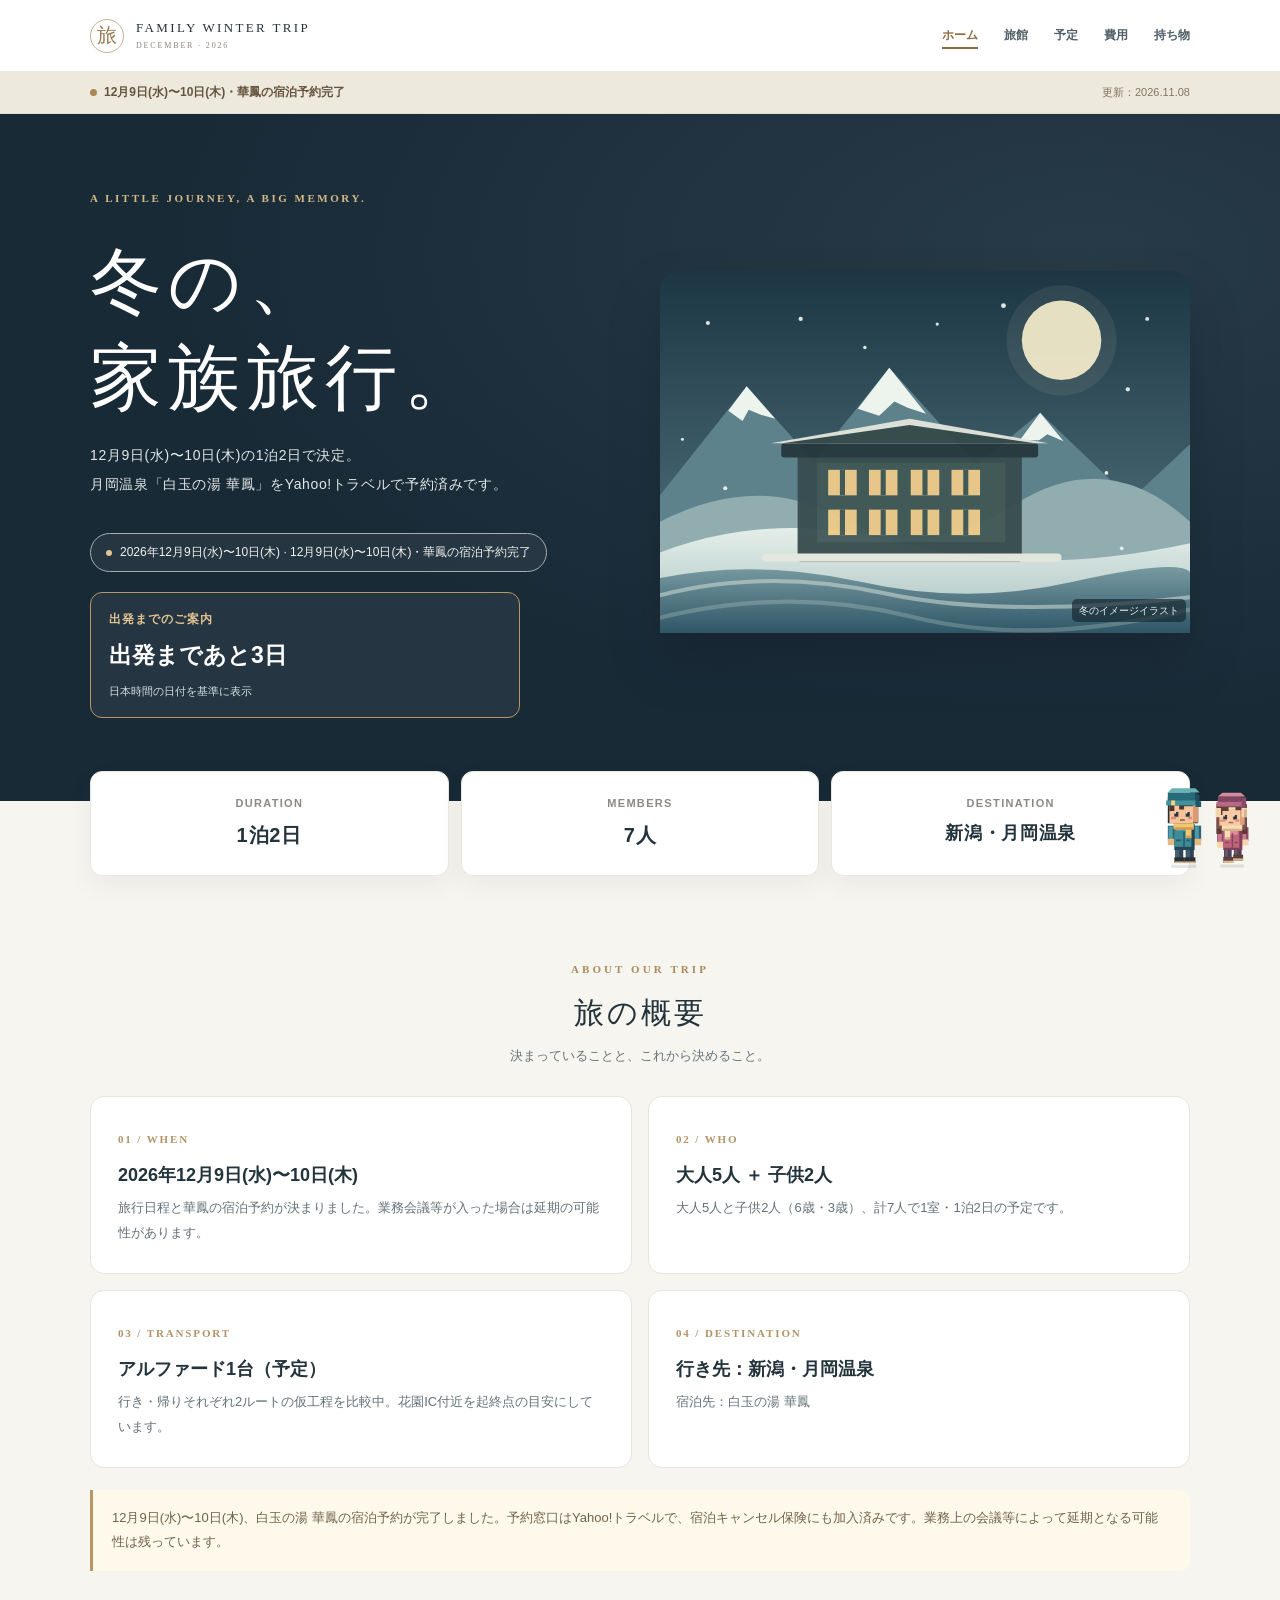
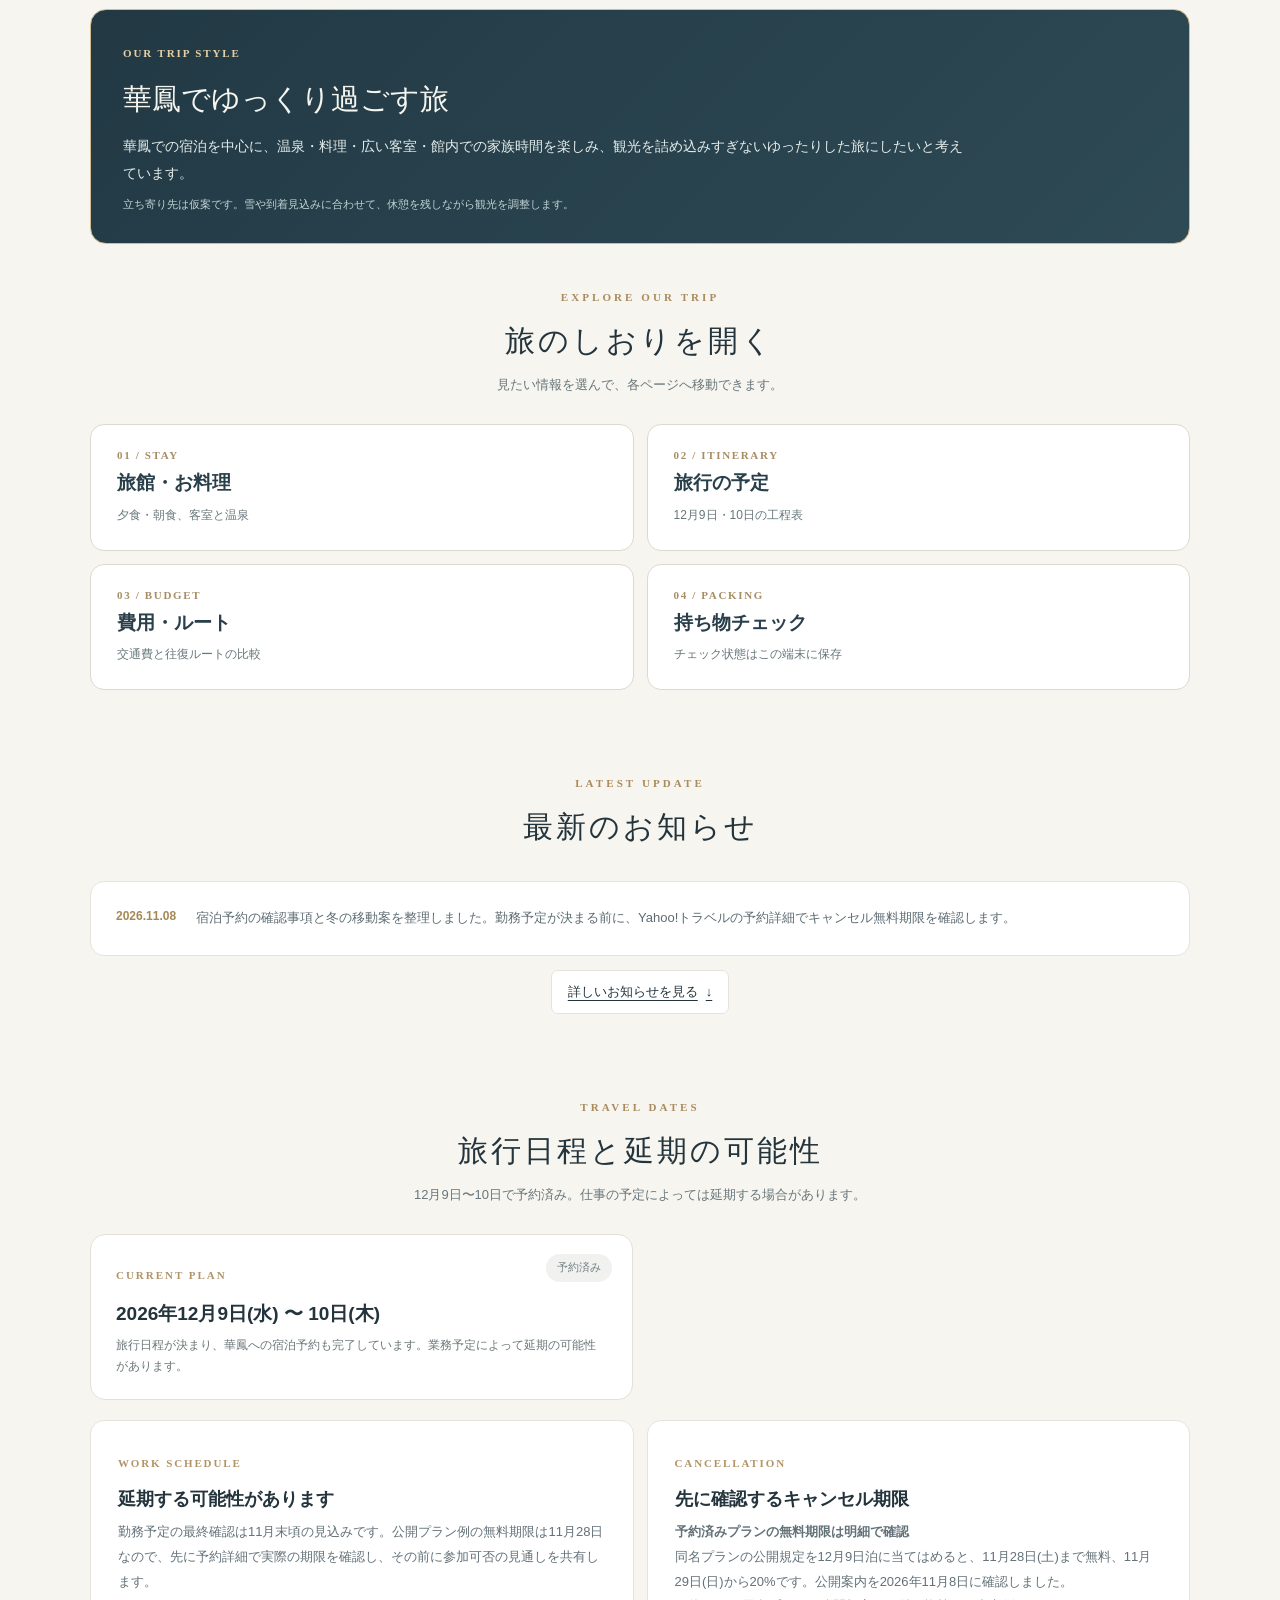
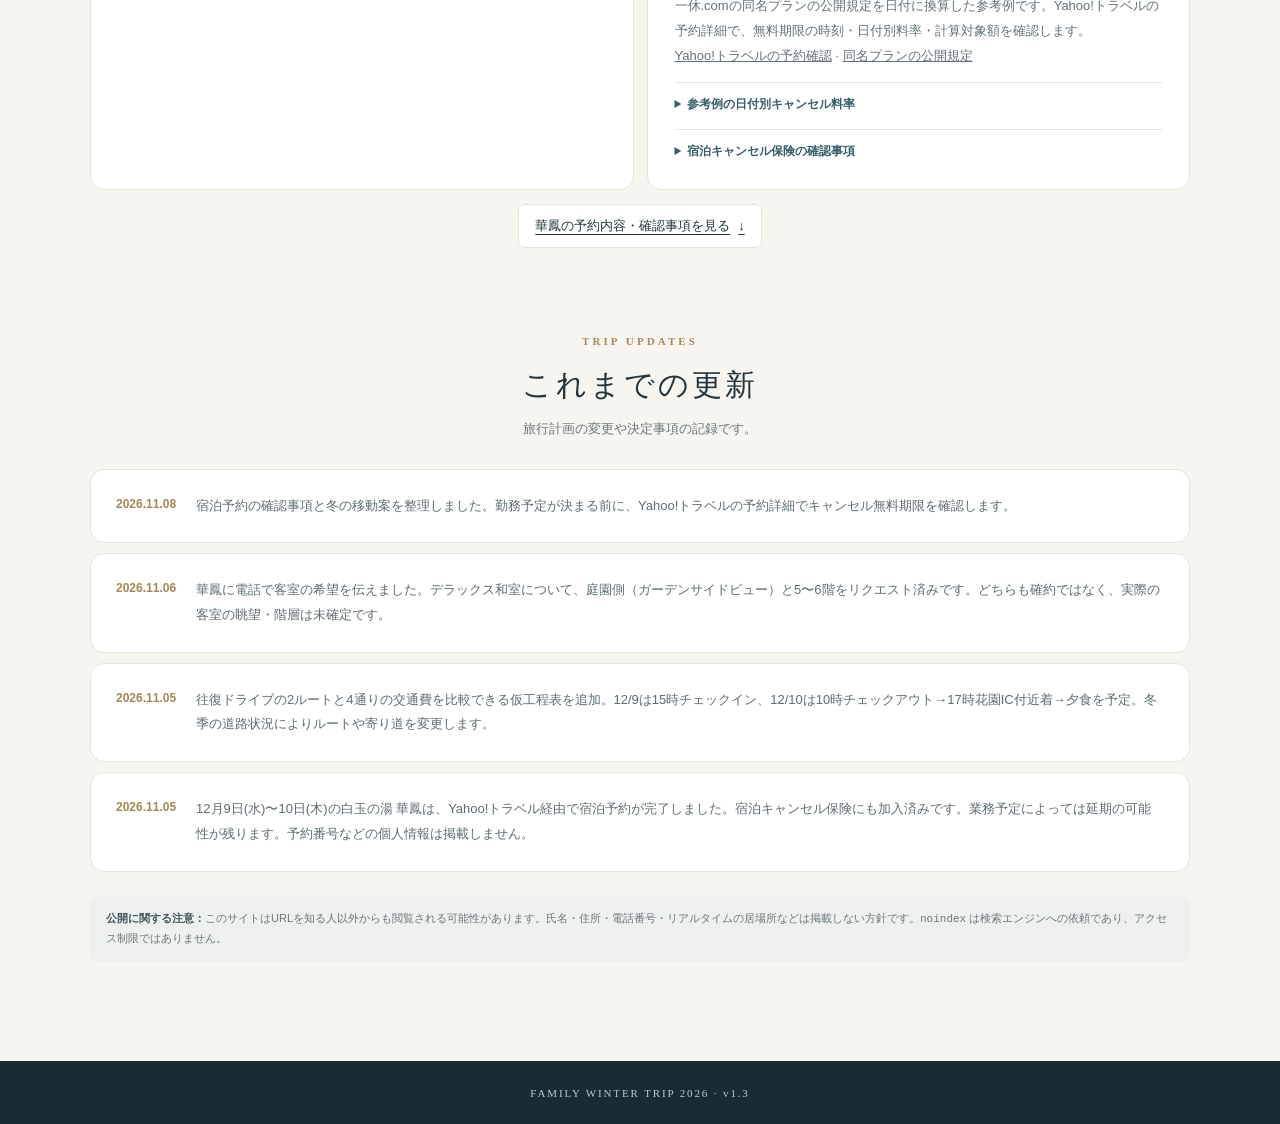
==== commit cdd095a9: "Add lightweight animated winter child mascots above mobile navigation" ====
--- a/index.html
+++ b/index.html
@@ -10,9 +10,11 @@
   <title>家族冬旅行 2026｜旅のしおり</title>
   <!-- CSSは見た目を担当 -->
   <link rel="stylesheet" href="styles.css">
+  <link rel="stylesheet" href="mascot.css">
   <!-- データ→動作の順で読み込む（ブラウザは上から順に処理） -->
   <script defer src="trip-data.js"></script>
   <script defer src="script.js"></script>
+  <script defer src="mascot.js"></script>
 </head>
 <body data-page="home">
   <a class="skip-link" href="#about">本文へ移動</a>
--- a/mascot.css
+++ b/mascot.css
@@ -0,0 +1,50 @@
+/* 8コマ横並びの透過スプライト。画像を差し替える場合も1コマ128×112に揃える。 */
+.trip-mascot {
+  --trip-mascot-frames: 8;
+  position: fixed;
+  right: max(22px, env(safe-area-inset-right, 0px));
+  bottom: max(28px, env(safe-area-inset-bottom, 0px));
+  width: 104px;
+  aspect-ratio: 8 / 7;
+  overflow: hidden;
+  z-index: 20;
+  pointer-events: none;
+  user-select: none;
+  -webkit-user-select: none;
+  contain: layout paint;
+}
+
+.trip-mascot img {
+  display: block;
+  width: calc(100% * var(--trip-mascot-frames));
+  max-width: none;
+  height: 100%;
+  pointer-events: none;
+  animation: trip-mascot-walk 1.6s steps(var(--trip-mascot-frames)) infinite;
+}
+
+@keyframes trip-mascot-walk {
+  to { transform: translateX(-100%); }
+}
+
+.trip-mascot.is-paused img { animation-play-state: paused; }
+
+@media (max-width: 720px) {
+  .trip-mascot {
+    right: max(12px, env(safe-area-inset-right, 0px));
+    bottom: calc(var(--trip-mascot-nav-height, calc(70px + env(safe-area-inset-bottom, 0px))) + 12px);
+    width: 84px;
+  }
+}
+
+@media (max-width: 355px) {
+  .trip-mascot { width: 76px; }
+}
+
+@media (prefers-reduced-motion: reduce) {
+  .trip-mascot img { animation: none; }
+}
+
+@media print {
+  .trip-mascot { display: none; }
+}
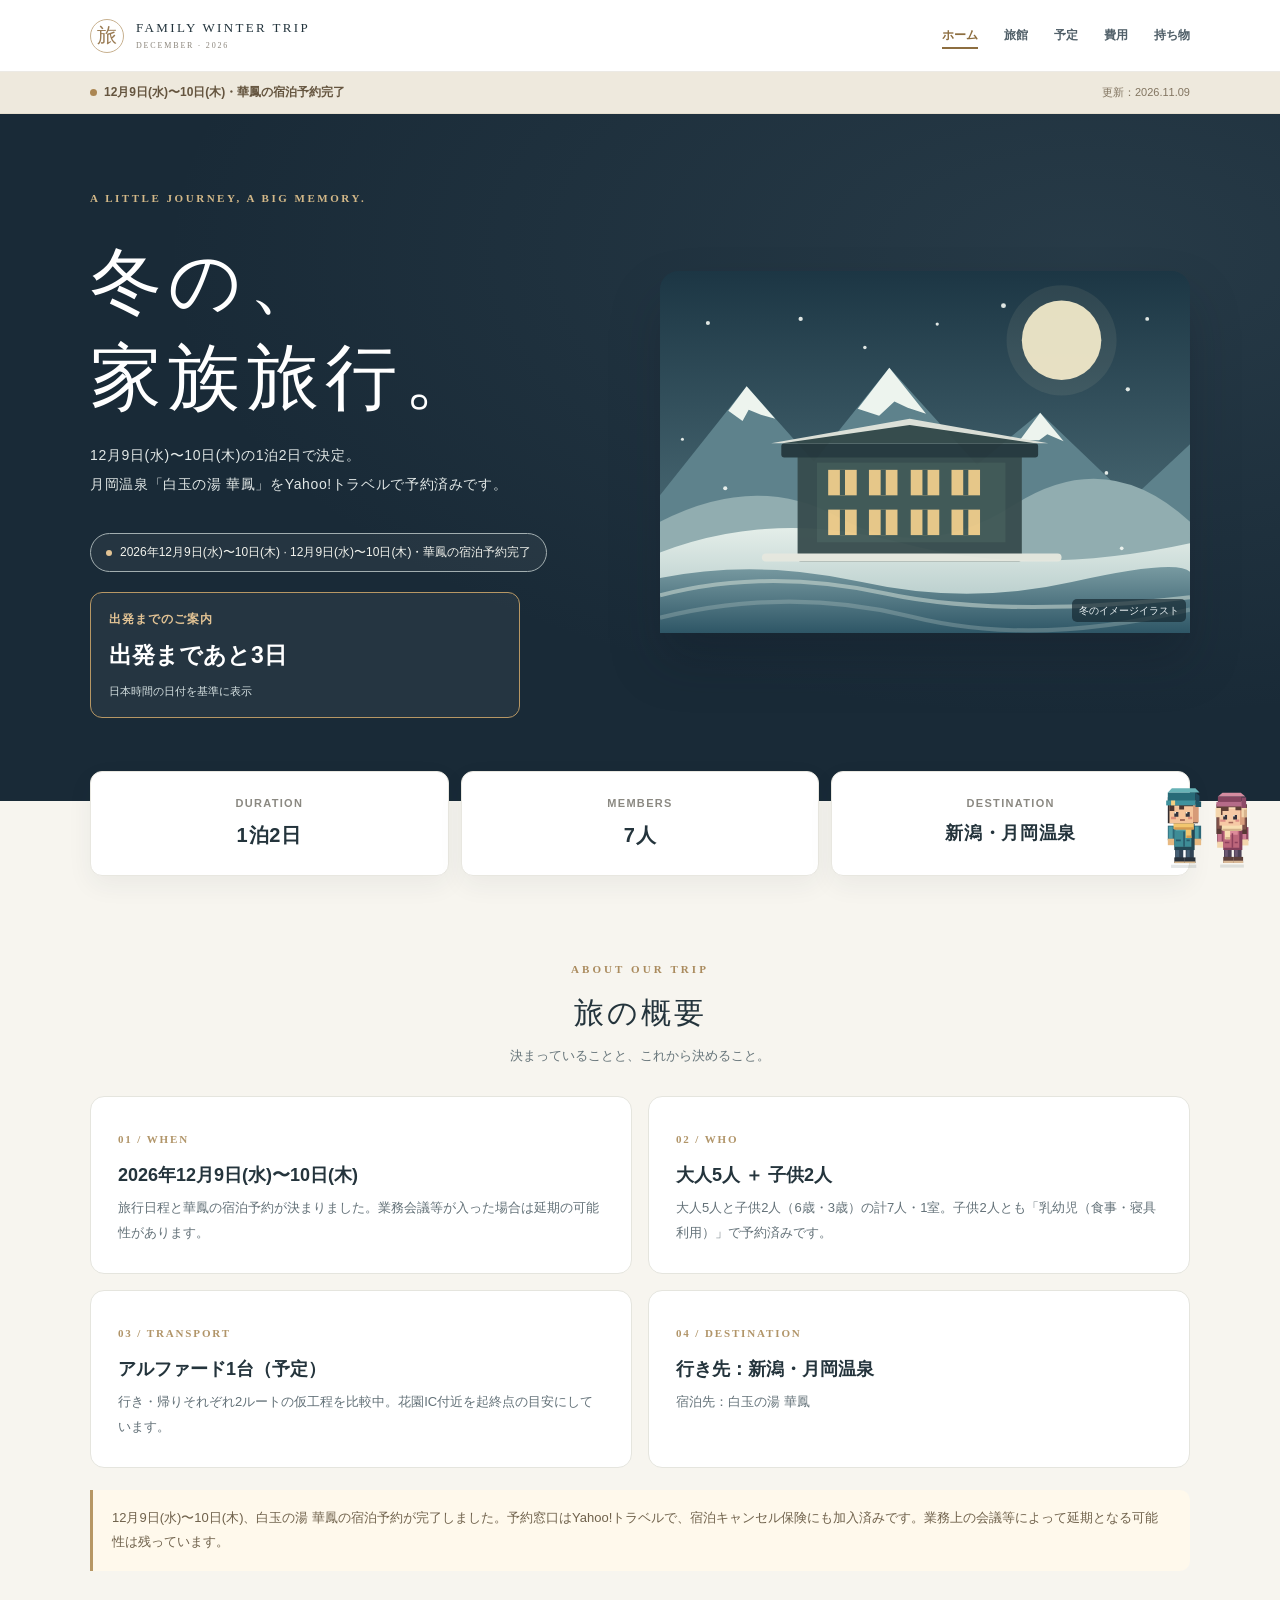
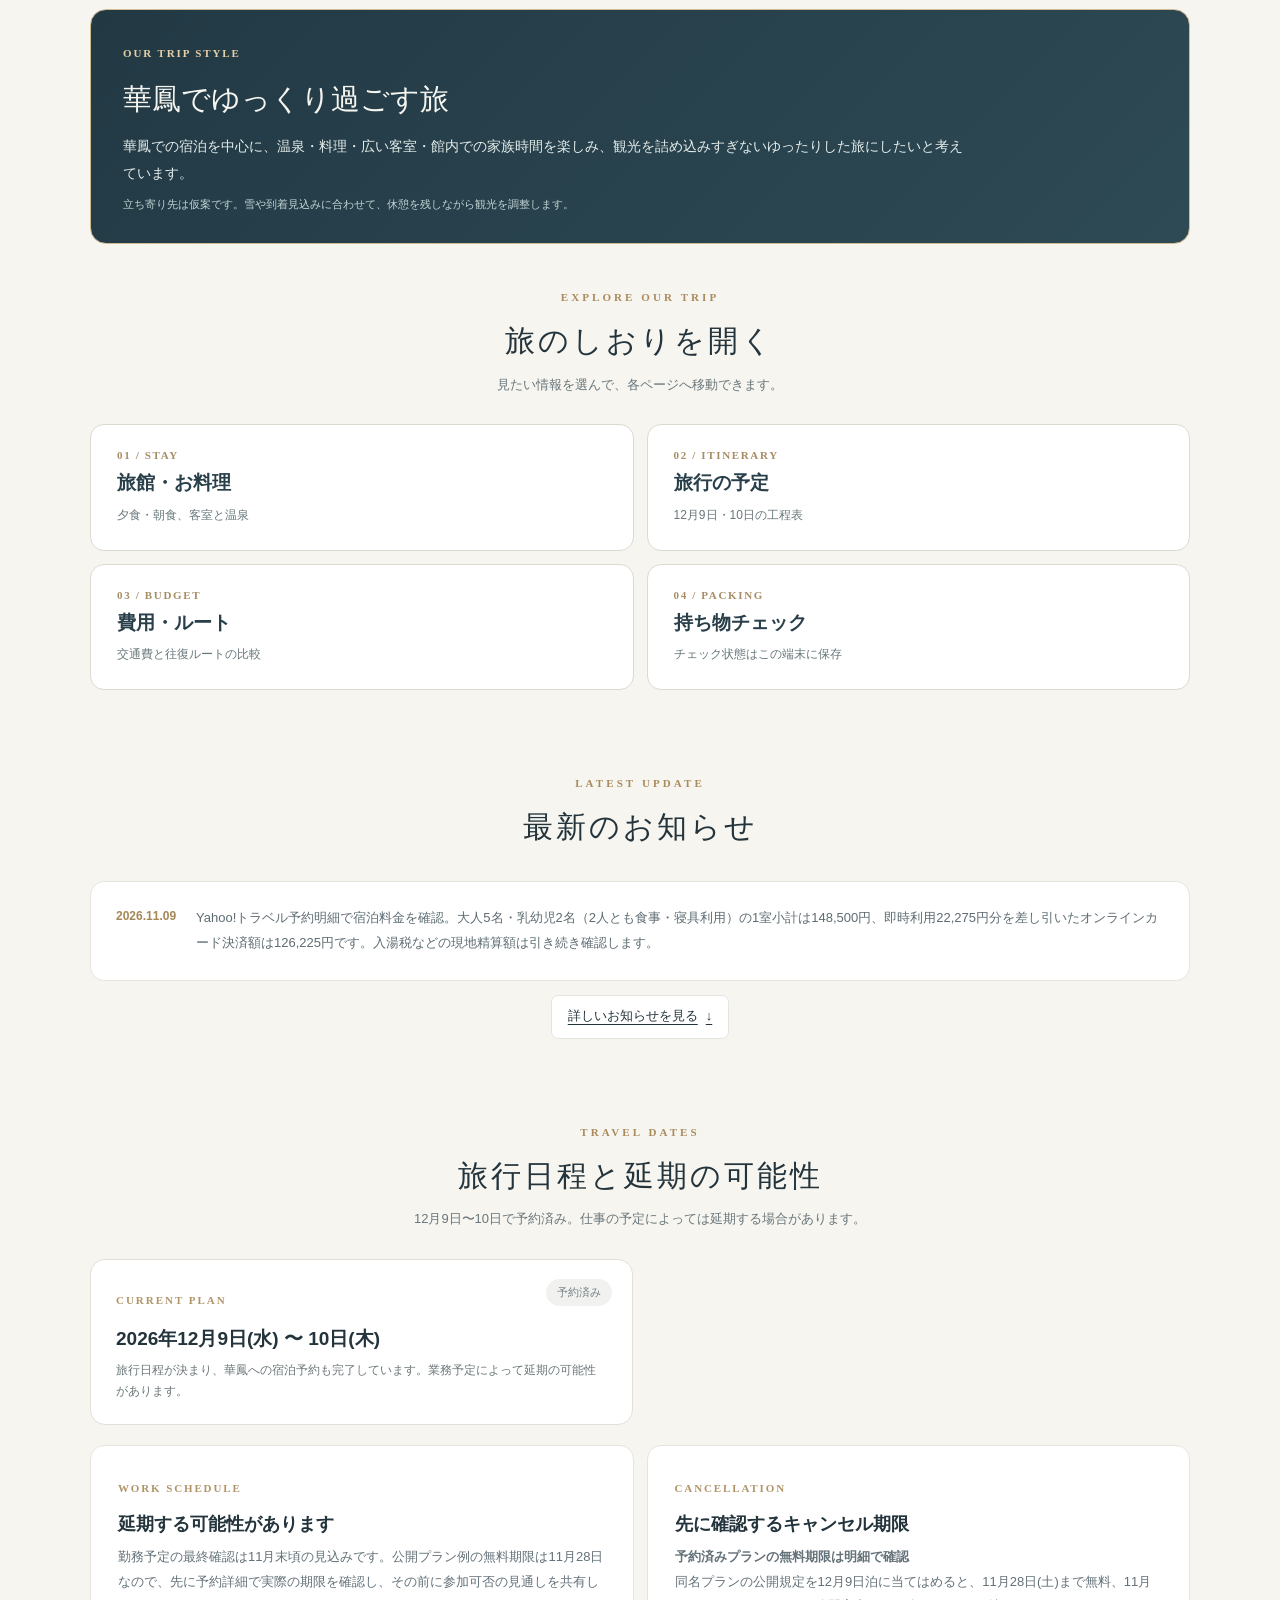
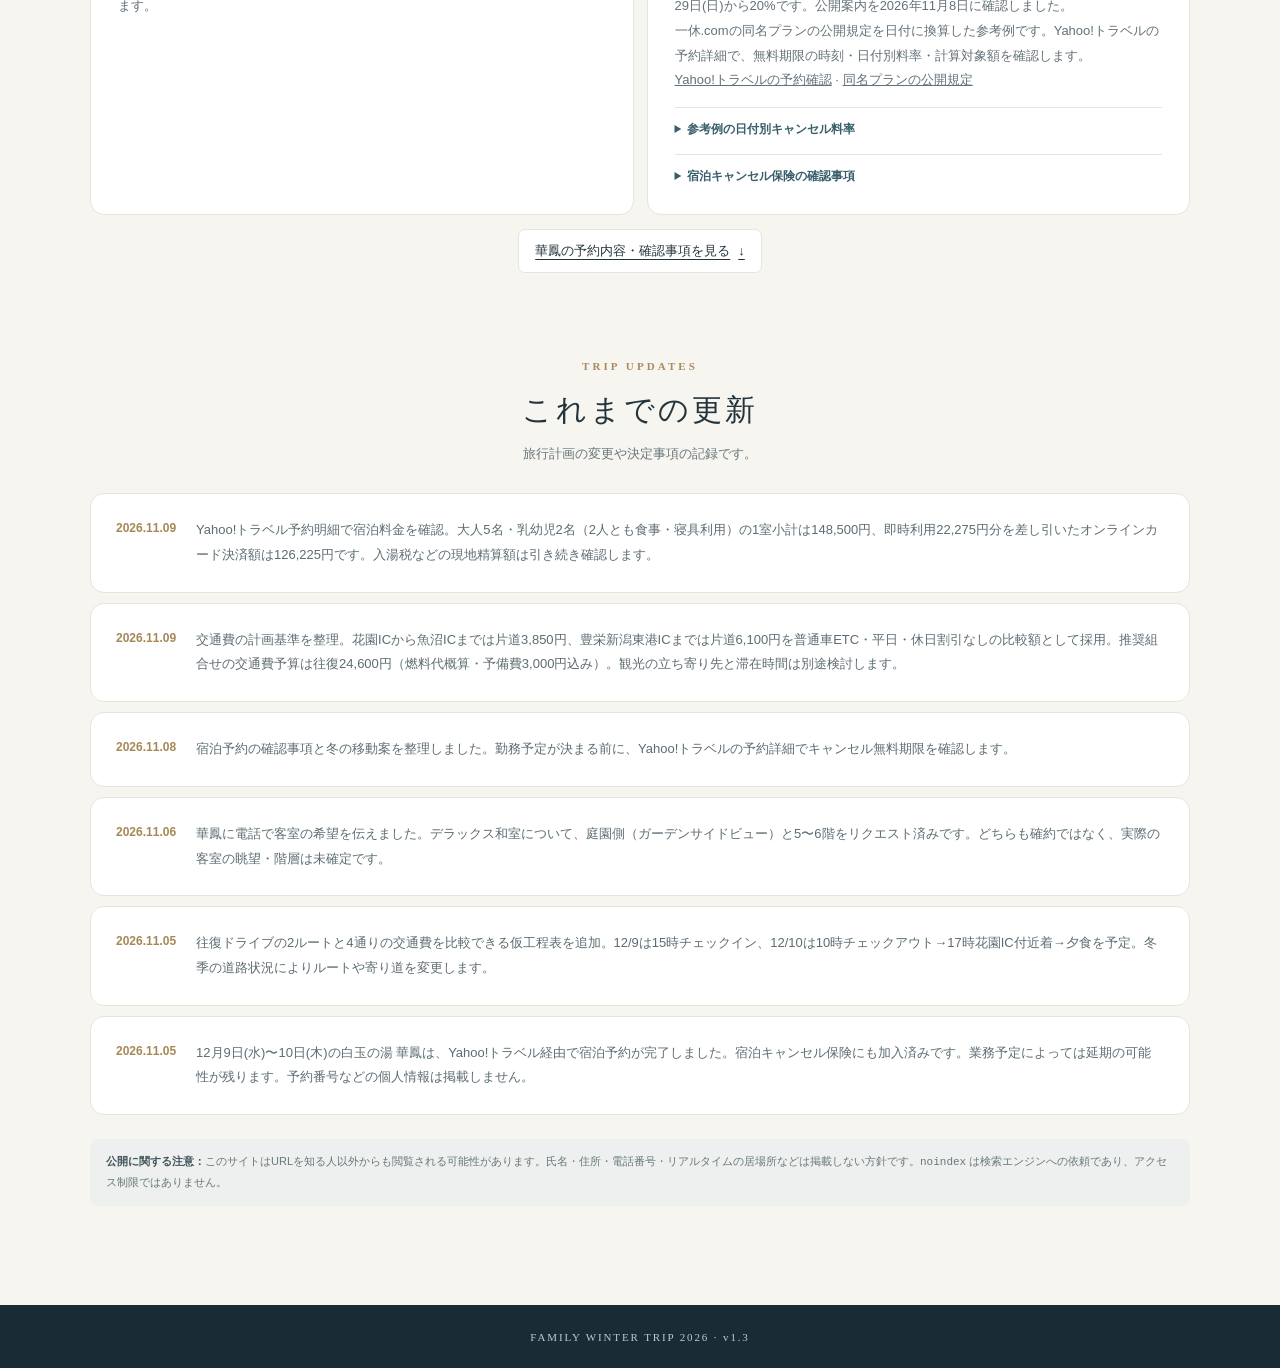
==== commit cd9365bf: "feat: add in-place Minecraft-style mascot pair interactions" ====
--- a/index.html
+++ b/index.html
@@ -14,6 +14,9 @@
   <!-- データ→動作の順で読み込む（ブラウザは上から順に処理） -->
   <script defer src="trip-data.js"></script>
   <script defer src="script.js"></script>
+  <script defer src="mascot-dialogues.js"></script>
+  <script defer src="mascot-conversation.js"></script>
+  <script defer src="mascot-scenes.js"></script>
   <script defer src="mascot.js"></script>
 </head>
 <body data-page="home">
--- a/styles.css
+++ b/styles.css
@@ -297,6 +297,50 @@
   .kahou-stay-card{padding:20px;}
   .kahou-gallery-link{font-size:12px;}
 }
+
+/* 華鳳エグゼクティブラウンジ：利用未確定のまま参考料金を比較 */
+.kahou-karaoke{margin-top:18px;padding:28px 30px 26px;background:#fff;border:1px solid #dfd8c9;border-top:4px solid #a88a61;border-radius:15px;box-shadow:0 10px 24px #192a3709;}
+.kahou-karaoke-status{padding:5px 12px;border-radius:99px;background:#f4eee5;color:#715b39;font-size:11px;font-weight:700;}
+.kahou-karaoke-heading{margin:14px 0 8px;font-size:clamp(21px,3vw,28px);font-weight:500;line-height:1.55;font-family:"Hiragino Mincho ProN","Yu Mincho",serif;color:var(--night);}
+.kahou-karaoke-lead{font-size:13px;line-height:1.9;color:#52656c;margin:0 0 18px;}
+.kahou-karaoke-unit{padding:16px 20px;border-radius:12px;background:#f5f5f1;}
+.kahou-karaoke-unit-caption{display:block;color:#617178;font-size:12px;font-weight:650;}
+.kahou-karaoke-unit-value{display:flex;align-items:baseline;flex-wrap:wrap;gap:4px 14px;color:#253c46;}
+.kahou-karaoke-unit-value strong{font-size:clamp(27px,4vw,34px);font-variant-numeric:tabular-nums;line-height:1.45;}
+.kahou-karaoke-unit-value span{font-size:13px;color:#67777d;}
+.kahou-karaoke-unit small{display:block;color:#758187;font-size:11px;line-height:1.7;}
+.kahou-karaoke-calculator{margin-top:24px;}
+.kahou-karaoke-calculator h4{margin:0 0 5px;font-size:18px;color:#30434b;}
+.kahou-karaoke-calculator>p{margin:0 0 15px;font-size:12px;color:#66777d;}
+.kahou-karaoke-duration{display:grid;grid-template-columns:1fr 1fr;max-width:440px;gap:8px;margin-bottom:16px;}
+.kahou-karaoke-duration button{min-height:44px;border:1px solid #b8c3c5;border-radius:9px;padding:8px 14px;background:#fff;color:#36535f;cursor:pointer;font-weight:700;font-size:13px;}
+.kahou-karaoke-duration button.is-active{background:#263e49;border-color:#263e49;color:#fff;}
+.kahou-karaoke-duration button:not(.is-active):hover{background:#f0f4f4;}
+.kahou-karaoke-duration button:focus-visible{outline:3px solid #b7935f;outline-offset:3px;}
+.kahou-karaoke-duration button:disabled{opacity:.55;cursor:not-allowed;}
+.kahou-karaoke-total{text-align:center;border:1px solid #e3e6e1;border-radius:12px;background:#f9faf8;padding:18px 14px 15px;color:#2b434e;}
+.kahou-karaoke-total span,.kahou-karaoke-total small{display:block;font-size:12px;color:#687980;line-height:1.7;}
+.kahou-karaoke-total strong{display:block;font-size:clamp(31px,5vw,40px);line-height:1.45;font-variant-numeric:tabular-nums;}
+.kahou-karaoke-breakdown{margin:8px 0 12px;}
+.kahou-karaoke-breakdown>div{display:flex;justify-content:space-between;align-items:baseline;flex-wrap:wrap;gap:5px 15px;padding:10px 2px;border-bottom:1px solid #ebece8;font-size:12px;line-height:1.65;}
+.kahou-karaoke-breakdown dt{color:#5c6c72;}
+.kahou-karaoke-breakdown dd{margin:0;color:#304b55;font-weight:700;font-variant-numeric:tabular-nums;}
+.kahou-karaoke-estimate-note{font-size:11px!important;line-height:1.85!important;color:#687980!important;margin:0!important;}
+.kahou-karaoke-pending{margin-top:19px;padding:14px 16px;border-left:4px solid #ad9168;border-radius:8px;background:#f8f5ee;color:#524838;}
+.kahou-karaoke-pending strong{font-size:13px;}
+.kahou-karaoke-pending p{margin:5px 0 0;font-size:12px;line-height:1.9;color:#625b50;}
+.kahou-karaoke-link{max-width:440px;margin-top:20px;}
+.kahou-karaoke-source{font-size:11px;color:#758187;margin:13px 0 0;line-height:1.75;}
+@media(max-width:720px){
+  .kahou-karaoke{margin-top:13px;padding:22px 19px 20px;}
+  .kahou-karaoke-heading{font-size:23px;}
+  .kahou-karaoke-unit{padding:14px 15px;}
+  .kahou-karaoke-calculator h4{font-size:16px;}
+  .kahou-karaoke-duration{max-width:none;}
+  .kahou-karaoke-total{padding:15px 10px 13px;}
+  .kahou-karaoke-pending{padding:13px 14px;}
+}
+
 /* v1.3：独立ページと固定ナビゲーション */
 @media(min-width:721px) {header {position:sticky;top:0;z-index:50;} .section {scroll-margin-top:100px;}}
 .nav a[aria-current="page"] {color:#8d6e40;text-decoration:underline;text-decoration-thickness:2px;text-underline-offset:8px;}
--- a/mascot.css
+++ b/mascot.css
@@ -1,33 +1,140 @@
-/* 8コマ横並びの透過スプライト。画像を差し替える場合も1コマ128×112に揃える。 */
+/* マイクラ風の四角い手足を、同じ位置で交互に振る。その場足踏み用。 */
 .trip-mascot {
-  --trip-mascot-frames: 8;
   position: fixed;
   right: max(22px, env(safe-area-inset-right, 0px));
   bottom: max(28px, env(safe-area-inset-bottom, 0px));
   width: 104px;
   aspect-ratio: 8 / 7;
-  overflow: hidden;
   z-index: 20;
   pointer-events: none;
   user-select: none;
   -webkit-user-select: none;
-  contain: layout paint;
-}
-
-.trip-mascot img {
+  contain: layout;
+}
+
+.trip-mascot-sprite {
+  width: 100%;
+  height: 100%;
+  overflow: hidden;
+  pointer-events: none;
+}
+
+.trip-mascot-sprite svg {
   display: block;
-  width: calc(100% * var(--trip-mascot-frames));
-  max-width: none;
+  width: 100%;
   height: 100%;
-  pointer-events: none;
-  animation: trip-mascot-walk 1.6s steps(var(--trip-mascot-frames)) infinite;
-}
-
-@keyframes trip-mascot-walk {
-  to { transform: translateX(-100%); }
-}
-
-.trip-mascot.is-paused img { animation-play-state: paused; }
+}
+
+/* 輪郭は元のブロック状のまま。関節を支点に回転し、横移動はしない。 */
+.mascot-limb {
+  transform-box: fill-box;
+  transform-origin: 50% 0%;
+}
+.mascot-leg--left, .mascot-arm--right {
+  animation: trip-mascot-swing-a 0.96s ease-in-out infinite;
+}
+.mascot-leg--right, .mascot-arm--left {
+  animation: trip-mascot-swing-b 0.96s ease-in-out infinite;
+}
+.mascot-body {
+  animation: trip-mascot-bob 0.48s ease-in-out infinite;
+}
+.mascot-character--girl .mascot-limb { animation-delay: -0.24s; }
+.mascot-character--girl .mascot-body { animation-delay: -0.12s; }
+
+@keyframes trip-mascot-swing-a {
+  0%, 100% { transform: rotate(-11deg); }
+  50% { transform: rotate(11deg); }
+}
+@keyframes trip-mascot-swing-b {
+  0%, 100% { transform: rotate(11deg); }
+  50% { transform: rotate(-11deg); }
+}
+@keyframes trip-mascot-bob {
+  0%, 100% { transform: translateY(0); }
+  50% { transform: translateY(-1.2px); }
+}
+.trip-mascot.is-paused .mascot-limb,
+.trip-mascot.is-paused .mascot-body { animation-play-state: paused; }
+
+/* 自動掛け合い。既存の手足の四角い輪郭・位置を変えず、短い動きだけ追加。 */
+.mascot-actor {
+  transform-box: fill-box;
+  transform-origin: center 86%;
+}
+.mascot-eyes { transform-box: fill-box; transform-origin: center; }
+
+.trip-mascot[data-mascot-scene="glance"] .mascot-actor--boy {
+  animation: trip-scene-glance-boy 2.2s ease-in-out both;
+}
+.trip-mascot[data-mascot-scene="glance"] .mascot-actor--girl {
+  animation: trip-scene-glance-girl 2.2s ease-in-out both;
+}
+.trip-mascot[data-mascot-scene="glance"] .mascot-eyes--boy {
+  animation: trip-scene-eyes-boy 2.2s ease-in-out both;
+}
+.trip-mascot[data-mascot-scene="glance"] .mascot-eyes--girl {
+  animation: trip-scene-eyes-girl 2.2s ease-in-out both;
+}
+@keyframes trip-scene-glance-boy {
+  0%, 8%, 92%, 100% { transform: rotate(0); }
+  22%, 60% { transform: rotate(3deg); }
+}
+@keyframes trip-scene-glance-girl {
+  0%, 38%, 92%, 100% { transform: rotate(0); }
+  52%, 78% { transform: rotate(-3deg); }
+}
+@keyframes trip-scene-eyes-boy {
+  0%, 8%, 92%, 100% { transform: translateX(0); }
+  22%, 60% { transform: translateX(1.5px); }
+}
+@keyframes trip-scene-eyes-girl {
+  0%, 38%, 92%, 100% { transform: translateX(0); }
+  52%, 78% { transform: translateX(-1.5px); }
+}
+
+.trip-mascot[data-mascot-scene="poke"] .mascot-actor--boy {
+  animation: trip-scene-poke-boy 2.2s ease-in-out both;
+}
+.trip-mascot[data-mascot-scene="poke"] .mascot-character--boy .mascot-arm--right {
+  animation: trip-scene-poke-arm 2.2s ease-in-out both;
+}
+.trip-mascot[data-mascot-scene="poke"] .mascot-actor--girl {
+  animation: trip-scene-startle-girl 2.2s ease-in-out both;
+}
+@keyframes trip-scene-poke-boy {
+  0%, 12%, 90%, 100% { transform: rotate(0); }
+  30%, 60% { transform: rotate(3deg); }
+}
+@keyframes trip-scene-poke-arm {
+  0%, 12%, 90%, 100% { transform: rotate(-11deg); }
+  35%, 57% { transform: rotate(-66deg); }
+}
+@keyframes trip-scene-startle-girl {
+  0%, 44%, 90%, 100% { transform: translateY(0) rotate(0); }
+  56% { transform: translateY(-5px) rotate(5deg); }
+  70% { transform: translateY(0) rotate(-2deg); }
+}
+
+.trip-mascot[data-mascot-scene="cheer"] .mascot-actor--boy {
+  animation: trip-scene-cheer-boy 2.2s ease-in-out both;
+}
+.trip-mascot[data-mascot-scene="cheer"] .mascot-actor--girl {
+  animation: trip-scene-cheer-girl 2.2s ease-in-out both;
+}
+@keyframes trip-scene-cheer-boy {
+  0%, 6%, 29%, 59%, 86%, 100% { transform: translateY(0); }
+  16% { transform: translateY(-9px); }
+  72% { transform: translateY(-8px); }
+}
+@keyframes trip-scene-cheer-girl {
+  0%, 30%, 56%, 59%, 86%, 100% { transform: translateY(0); }
+  43% { transform: translateY(-9px); }
+  72% { transform: translateY(-8px); }
+}
+.trip-mascot.is-paused .mascot-actor,
+.trip-mascot.is-paused .mascot-eyes { animation-play-state: paused; }
+
 
 @media (max-width: 720px) {
   .trip-mascot {
@@ -42,9 +149,66 @@
 }
 
 @media (prefers-reduced-motion: reduce) {
-  .trip-mascot img { animation: none; }
+  .mascot-limb, .mascot-body, .mascot-actor, .mascot-eyes { animation: none !important; }
 }
 
 @media print {
   .trip-mascot { display: none; }
 }
+
+/* 操作を受けるのはキャラクター付近だけ。吹き出し・外側の余白は透過。 */
+.trip-mascot-talk {
+  position: absolute;
+  inset: 7% 5%;
+  display: block;
+  min-width: 44px;
+  min-height: 44px;
+  padding: 0;
+  margin: 0;
+  border: 0;
+  border-radius: 8px;
+  background: transparent;
+  box-shadow: none;
+  cursor: pointer;
+  pointer-events: auto;
+  touch-action: manipulation;
+  -webkit-tap-highlight-color: transparent;
+}
+.trip-mascot-talk:hover, .trip-mascot-talk:active { background: transparent; transform: none; }
+.trip-mascot-talk:focus-visible { outline: 2px solid #b08a4c; outline-offset: 2px; }
+.trip-mascot-bubble {
+  position: absolute;
+  right: 0;
+  bottom: calc(100% + 9px);
+  box-sizing: border-box;
+  width: 232px;
+  max-width: calc(100vw - 44px - env(safe-area-inset-right, 0px));
+  padding: 10px 13px;
+  border: 1px solid #b69a65;
+  border-radius: 13px;
+  background: #fffdf5;
+  color: #223b49;
+  box-shadow: 0 3px 12px #13252e26;
+  font-size: 14px;
+  line-height: 1.6;
+  text-align: left;
+  white-space: normal;
+  overflow-wrap: anywhere;
+  pointer-events: none;
+}
+.trip-mascot-bubble[hidden] { display: none; }
+.trip-mascot-bubble::after {
+  content: '';
+  position: absolute;
+  bottom: -6px;
+  right: 52px;
+  width: 10px;
+  height: 10px;
+  background: inherit;
+  border-right: 1px solid #b69a65;
+  border-bottom: 1px solid #b69a65;
+  transform: rotate(45deg);
+}
+.trip-mascot-bubble[data-speaker="girl"]::after { right: 18px; }
+.trip-mascot-line { display: block; }
+.trip-mascot-bubble[data-kind="anger"] { background: #fff2e9; border-color: #ba8263; }
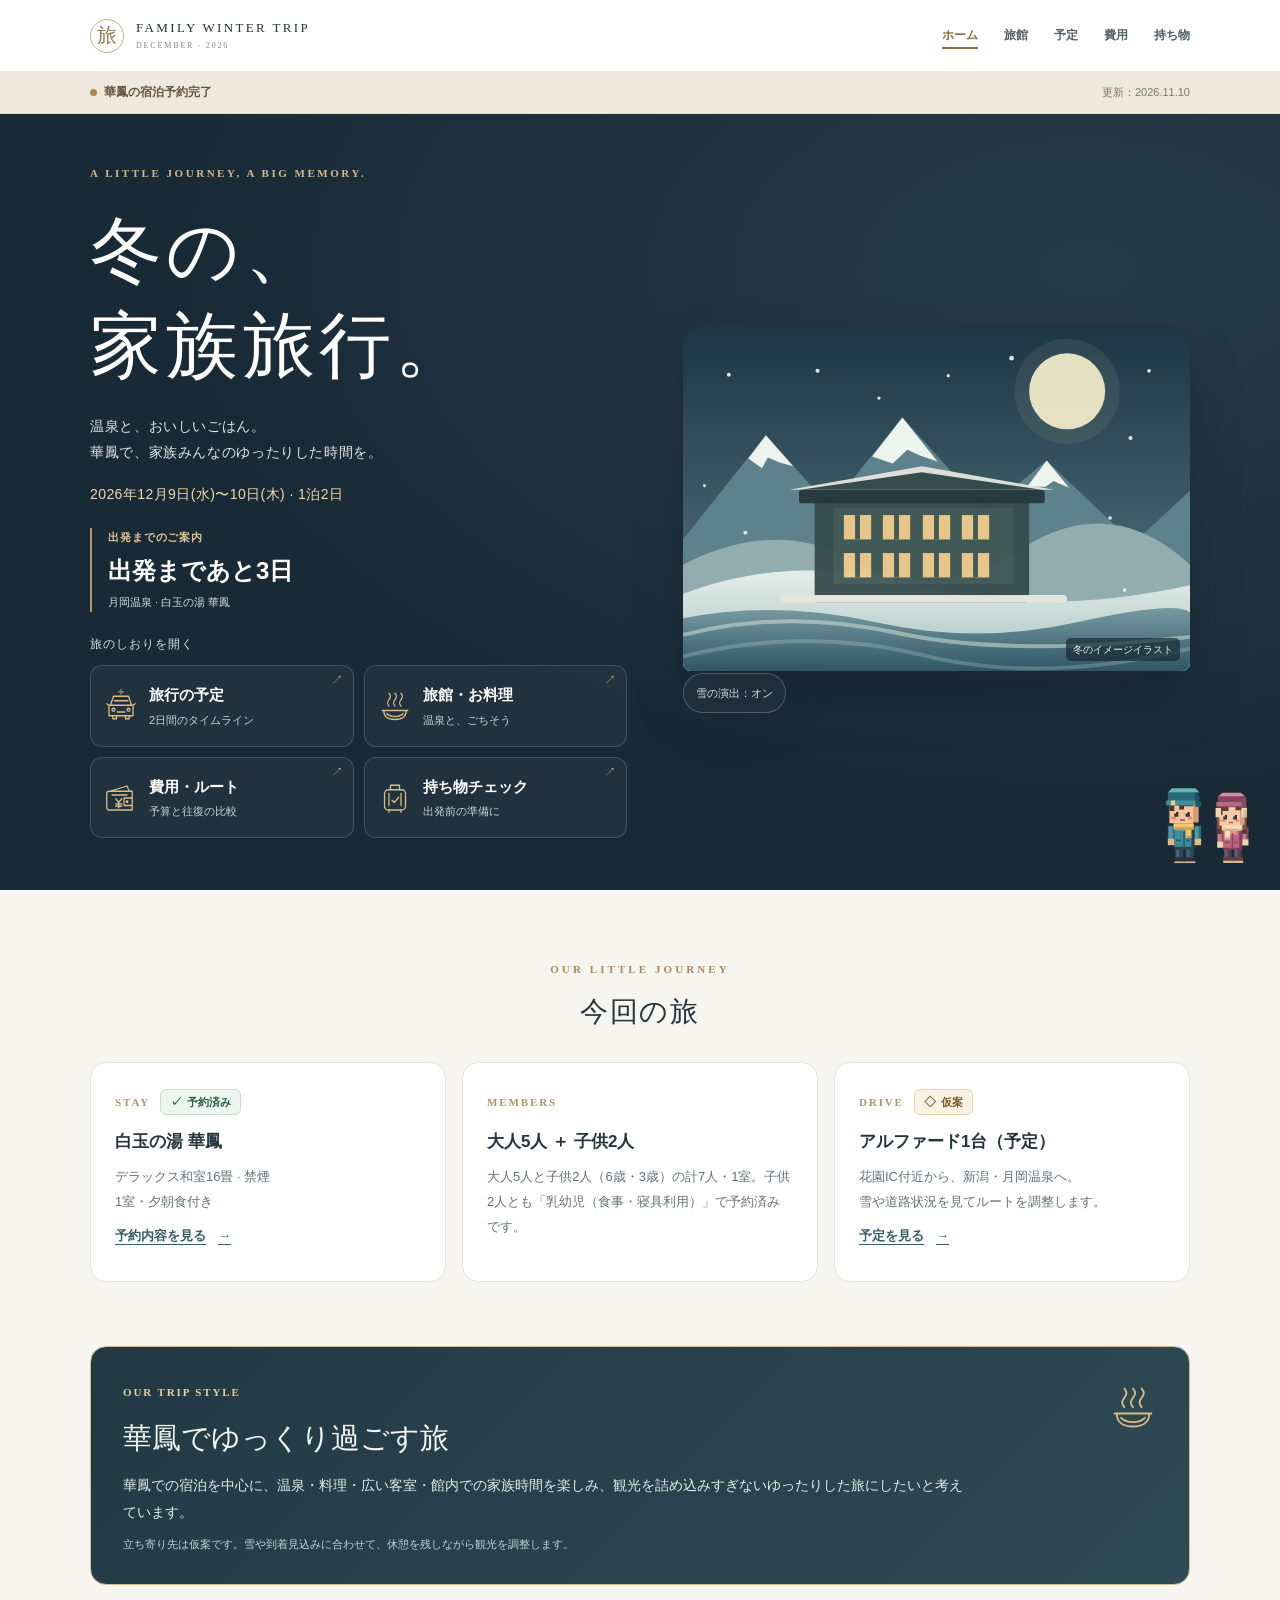
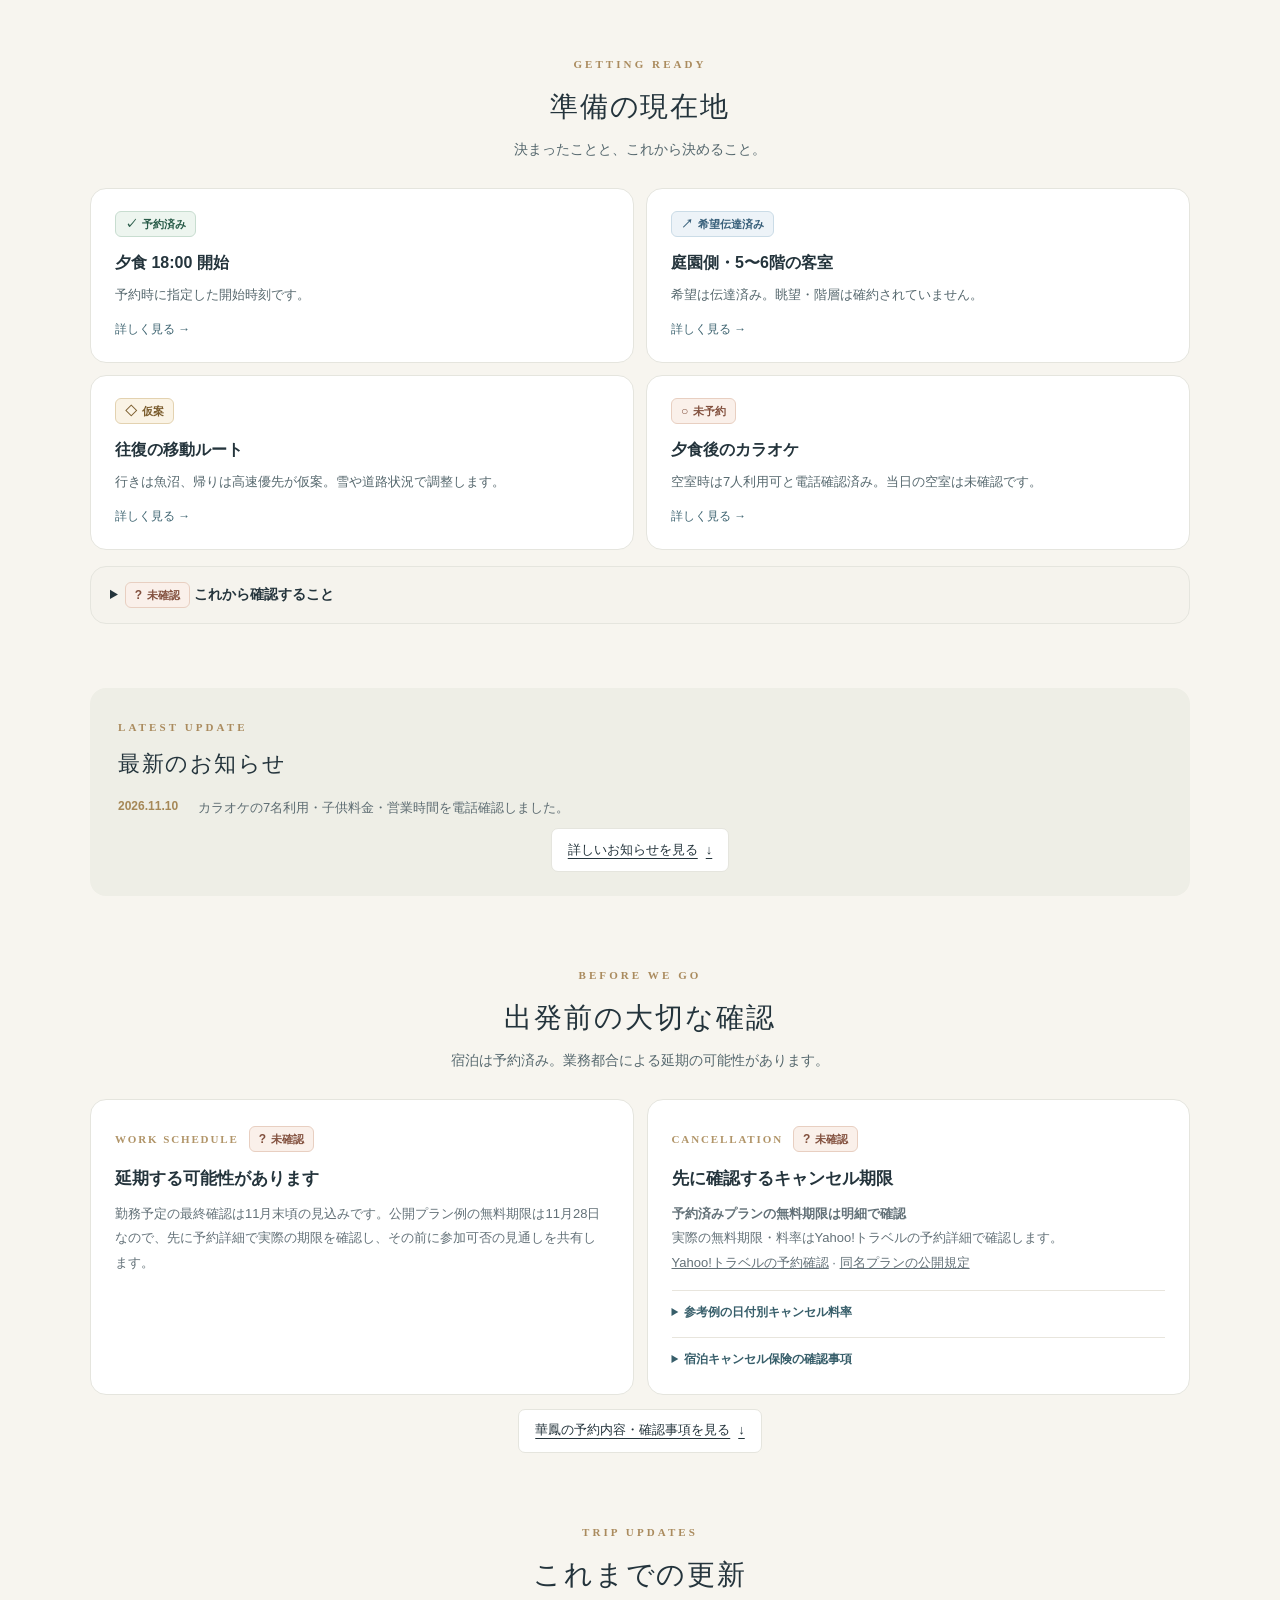
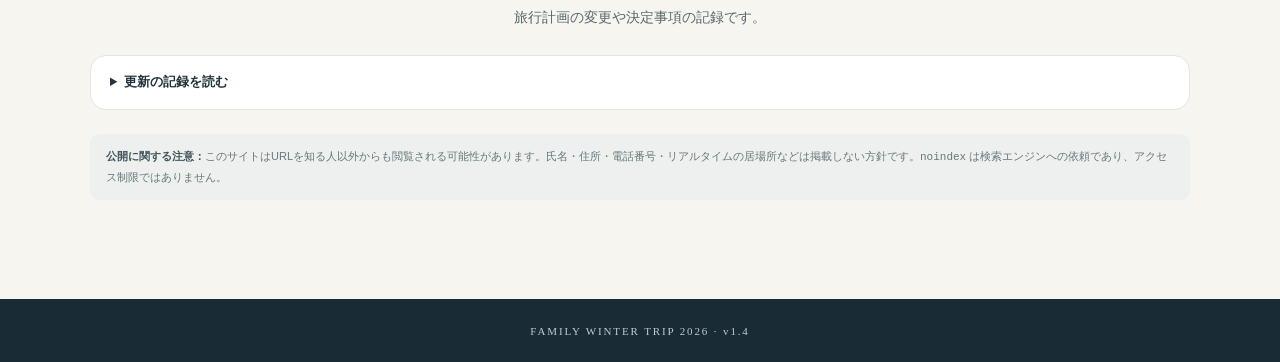
==== commit 93519d9c: "Polish trip navigation, itinerary, status labels and mascot guidance" ====
--- a/index.html
+++ b/index.html
@@ -9,18 +9,18 @@
   <meta name="theme-color" content="#192a37">
   <title>家族冬旅行 2026｜旅のしおり</title>
   <!-- CSSは見た目を担当 -->
-  <link rel="stylesheet" href="styles.css">
-  <link rel="stylesheet" href="mascot.css">
+  <link rel="stylesheet" href="styles.css?v=1.4">
+  <link rel="stylesheet" href="mascot.css?v=1.4">
   <!-- データ→動作の順で読み込む（ブラウザは上から順に処理） -->
-  <script defer src="trip-data.js"></script>
-  <script defer src="script.js"></script>
-  <script defer src="mascot-dialogues.js"></script>
-  <script defer src="mascot-conversation.js"></script>
-  <script defer src="mascot-scenes.js"></script>
-  <script defer src="mascot.js"></script>
+  <script defer src="trip-data.js?v=1.4"></script>
+  <script defer src="script.js?v=1.4"></script>
+  <script defer src="mascot-dialogues.js?v=1.4"></script>
+  <script defer src="mascot-conversation.js?v=1.4"></script>
+  <script defer src="mascot-scenes.js?v=1.4"></script>
+  <script defer src="mascot.js?v=1.4"></script>
 </head>
 <body data-page="home">
-  <a class="skip-link" href="#about">本文へ移動</a>
+  <a class="skip-link" href="#quick-access">本文へ移動</a>
   <header><div class="wrap header-inner"><a href="index.html#top" class="brand" aria-label="ホームへ戻る"><span class="brand-symbol">旅</span><span class="brand-title">FAMILY WINTER TRIP<small>DECEMBER · 2026</small></span></a><nav class="nav" aria-label="メインメニュー">
         <a href="index.html" aria-current="page">ホーム</a>
         <a href="hotel.html">旅館</a>
@@ -28,85 +28,92 @@
         <a href="budget.html">費用</a>
         <a href="packing.html">持ち物</a>
 </nav></div></header>
-    <div class="update-strip"><div class="wrap update-inner"><span class="mini-status" id="trip-status">12月9日〜10日・華鳳の宿泊予約完了</span><span class="update-date" id="last-update">更新：2026.11.04</span></div></div>
+    <div class="update-strip"><div class="wrap update-inner"><span class="mini-status" id="trip-status">華鳳の宿泊予約完了</span><span class="update-date" id="last-update">更新：2026.11.10</span></div></div>
     <div class="hero" id="top">
     <div class="wrap hero-inner">
       <div class="hero-copy">
         <span class="eyebrow">A LITTLE JOURNEY, A BIG MEMORY.</span>
         <h1>冬の、<br>家族旅行。</h1>
-        <p class="hero-lead">12月9日(水)〜10日(木)の1泊2日で決定。<br>月岡温泉「白玉の湯 華鳳」をYahoo!トラベルで予約済みです。</p>
-        <span class="pill" id="hero-pill">2026年12月9日〜10日 · 一旦決定</span>
+        <p class="hero-lead" id="hero-lead">温泉と、おいしいごはん。<br>華鳳で、家族みんなのゆったりした時間を。</p>
+        <p class="hero-date" id="hero-pill">2026年12月9日(水)〜10日(木) · 1泊2日</p>
         <div class="trip-countdown">
           <span class="countdown-label">出発までのご案内</span>
           <p id="trip-countdown" role="status" aria-atomic="true">出発までの日数を計算しています。</p>
-          <small>日本時間の日付を基準に表示</small>
+          <small>月岡温泉 · 白玉の湯 華鳳</small>
         </div>
+
+        <section class="hero-shortcuts" id="quick-access" aria-labelledby="quick-access-heading">
+          <h2 id="quick-access-heading">旅のしおりを開く</h2>
+          <div class="quick-grid">
+            <a class="quick-card" href="schedule.html"><svg class="travel-icon" aria-hidden="true"><use href="assets/travel-icons.svg#car"/></svg><span class="quick-copy"><strong>旅行の予定</strong><small>2日間のタイムライン</small></span><span class="quick-arrow" aria-hidden="true">↗</span></a>
+            <a class="quick-card" href="hotel.html"><svg class="travel-icon" aria-hidden="true"><use href="assets/travel-icons.svg#onsen"/></svg><span class="quick-copy"><strong>旅館・お料理</strong><small>温泉と、ごちそう</small></span><span class="quick-arrow" aria-hidden="true">↗</span></a>
+            <a class="quick-card" href="budget.html"><svg class="travel-icon" aria-hidden="true"><use href="assets/travel-icons.svg#wallet"/></svg><span class="quick-copy"><strong>費用・ルート</strong><small>予算と往復の比較</small></span><span class="quick-arrow" aria-hidden="true">↗</span></a>
+            <a class="quick-card" href="packing.html"><svg class="travel-icon" aria-hidden="true"><use href="assets/travel-icons.svg#bag"/></svg><span class="quick-copy"><strong>持ち物チェック</strong><small>出発前の準備に</small></span><span class="quick-arrow" aria-hidden="true">↗</span></a>
+          </div>
+        </section>
       </div>
       <figure class="art" style="margin-block:0;">
         <img src="winter-illustration.svg" alt="雪山と架空の旅館をモチーフにした冬のイラスト" width="520" height="355" style="width:100%;height:auto;display:block">
         <figcaption class="art-note">冬のイメージイラスト</figcaption>
+        <div class="winter-snow" aria-hidden="true"><i></i><i></i><i></i><i></i><i></i><i></i><i></i><i></i></div>
+        <button type="button" class="snow-toggle" id="snow-toggle" aria-pressed="false" hidden>雪の演出：オフ</button>
       </figure>
     </div>
   </div>
   <main class="wrap">
-<div class="summary" aria-label="旅行の要約">
-      <div class="sum"><span>DURATION</span><strong id="summary-duration">1泊2日</strong></div>
-      <div class="sum"><span>MEMBERS</span><strong>7人</strong></div>
-      <div class="sum"><span>DESTINATION</span><strong class="long" id="summary-destination">検討中</strong></div>
-    </div>
-
-<section class="section" id="about">
-      <div class="section-head"><span class="en">ABOUT OUR TRIP</span><h2>旅の概要</h2><p>決まっていることと、これから決めること。</p></div>
-      <div class="boxgrid">
-        <article class="info-card"><span class="cap">01 / WHEN</span><h3 id="overview-date">2026年12月9日(水)〜10日(木)</h3><p id="overview-date-note">宿泊予約済み。業務予定により延期の可能性があります。</p></article>
-        <article class="info-card"><span class="cap">02 / WHO</span><h3 id="overview-members">大人5人 ＋ 子供2人</h3><p id="overview-members-detail">家族7人で行く予定です。</p></article>
-        <article class="info-card"><span class="cap">03 / TRANSPORT</span><h3 id="overview-transport">アルファード1台（予定）</h3><p>行き・帰りそれぞれ2ルートの仮工程を比較中。花園IC付近を起終点の目安にしています。</p></article>
-        <article class="info-card"><span class="cap">04 / DESTINATION</span><h3 id="overview-destination">新潟・月岡温泉</h3><p id="overview-stay">白玉の湯 華鳳</p></article>
+<section class="section trip-overview" id="about" aria-labelledby="about-heading">
+      <div class="section-head"><span class="en">OUR LITTLE JOURNEY</span><h2 id="about-heading">今回の旅</h2></div>
+      <div class="trip-facts">
+        <article class="info-card"><span class="cap">STAY</span><span data-status="booked"></span><h3 id="overview-stay">白玉の湯 華鳳</h3><p>デラックス和室16畳 · 禁煙<br>1室・夕朝食付き</p><a class="text-link" href="hotel.html#booking-info">予約内容を見る <span aria-hidden="true">→</span></a></article>
+        <article class="info-card"><span class="cap">MEMBERS</span><h3 id="overview-members">大人5人 ＋ 子供2人</h3><p id="overview-members-detail">子供2人とも食事・寝具利用で予約済みです。</p></article>
+        <article class="info-card"><span class="cap">DRIVE</span><span data-status="tentative"></span><h3 id="overview-transport">アルファード1台（予定）</h3><p>花園IC付近から、新潟・月岡温泉へ。<br>雪や道路状況を見てルートを調整します。</p><a class="text-link" href="schedule.html">予定を見る <span aria-hidden="true">→</span></a></article>
       </div>
-      <p class="attention" id="decision-note">旅行日程と華鳳への宿泊予約が決まりました。ただし業務都合で延期の可能性があります。</p>
     </section>
 
 <section class="section section-compact" id="trip-style" aria-labelledby="trip-style-heading">
       <div class="trip-concept">
         <span class="cap">OUR TRIP STYLE</span>
+        <svg class="concept-icon travel-icon" aria-hidden="true"><use href="assets/travel-icons.svg#onsen"/></svg>
         <h2 id="trip-style-heading">華鳳でゆっくり過ごす旅</h2>
         <p id="concept-description">宿での温泉や食事を中心に、ゆったり過ごす旅行を目指します。</p>
         <small id="concept-note">観光や立ち寄り先は未決定です。</small>
       </div>
     </section>
 
-<section class="section section-compact" id="quick-access" aria-labelledby="quick-access-heading">
-  <div class="section-head"><span class="en">EXPLORE OUR TRIP</span><h2 id="quick-access-heading">旅のしおりを開く</h2><p>見たい情報を選んで、各ページへ移動できます。</p></div>
-  <div class="quick-grid">
-    <a class="quick-card" href="hotel.html"><span>01 / STAY</span><strong>旅館・お料理</strong><small>夕食・朝食、客室と温泉</small></a>
-    <a class="quick-card" href="schedule.html"><span>02 / ITINERARY</span><strong>旅行の予定</strong><small>12月9日・10日の工程表</small></a>
-    <a class="quick-card" href="budget.html"><span>03 / BUDGET</span><strong>費用・ルート</strong><small>交通費と往復ルートの比較</small></a>
-    <a class="quick-card" href="packing.html"><span>04 / PACKING</span><strong>持ち物チェック</strong><small>チェック状態はこの端末に保存</small></a>
-  </div>
-</section>
 
-<section class="section" id="latest-updates" aria-labelledby="latest-updates-heading">
+
+<section class="section" id="planning-status" aria-labelledby="planning-heading">
+      <div class="section-head"><span class="en">GETTING READY</span><h2 id="planning-heading">準備の現在地</h2><p>決まったことと、これから決めること。</p></div>
+      <div class="planning-grid" id="planning-list"></div>
+      <details class="booking-details pending-summary">
+        <summary><span data-status="pending"></span> これから確認すること</summary>
+        <ul class="booking-text-list" id="home-pending"></ul>
+        <p class="field-note">カラオケを利用する場合は、空室と予約も確認します。</p>
+        <a class="text-link" href="hotel.html#booking-info">予約の詳細・確認事項へ <span aria-hidden="true">→</span></a>
+      </details>
+    </section>
+
+<section class="section latest-compact" id="latest-updates" aria-labelledby="latest-updates-heading">
       <div class="section-head"><span class="en">LATEST UPDATE</span><h2 id="latest-updates-heading">最新のお知らせ</h2></div>
       <div id="latest-update"><p class="note">現在、お知らせはありません。</p></div>
       <a class="updates-link" href="#updates">詳しいお知らせを見る <span aria-hidden="true">↓</span></a>
     </section>
 
 <section class="section" id="dates">
-      <div class="section-head"><span class="en">TRAVEL DATES</span><h2>旅行日程と延期の可能性</h2><p>12月9日〜10日で予約済み。仕事の予定によっては延期する場合があります。</p></div>
-      <div class="choicegrid" id="date-options" aria-live="polite"></div>
+      <div class="section-head"><span class="en">BEFORE WE GO</span><h2>出発前の大切な確認</h2><p>宿泊は予約済み。業務都合による延期の可能性があります。</p></div>
       <div class="booking-extra" aria-label="日程に関する大切なお知らせ">
         <article class="info-card">
-          <span class="cap">WORK SCHEDULE</span><h3>延期する可能性があります</h3>
+          <span class="cap">WORK SCHEDULE</span><span data-status="pending"></span><h3>延期する可能性があります</h3>
           <p id="work-schedule-note">勤務予定を11月末頃に最終確認します。急な会議が入った場合は仕事を優先し、旅行を延期する可能性があります。</p>
         </article>
         <article class="info-card">
-          <span class="cap">CANCELLATION</span><h3>先に確認するキャンセル期限</h3>
+          <span class="cap">CANCELLATION</span><span data-status="pending"></span><h3>先に確認するキャンセル期限</h3>
           <p><strong id="cancel-free-until">予約済みプランの無料期限は明細で確認</strong></p>
-          <p id="cancel-fee-from">公開プランの期限と料率は参考情報です。</p>
-          <p class="field-note" id="cancel-caution">予約サイト・プランごとの規定を確認してください。</p>
+          <p class="field-note">実際の無料期限・料率はYahoo!トラベルの予約詳細で確認します。</p>
           <p class="field-note"><a href="https://travel.yahoo.co.jp/booking/" target="_blank" rel="noopener noreferrer">Yahoo!トラベルの予約確認</a> · <a href="https://www.ikyu.com/00000751/11565492/10030279/" target="_blank" rel="noopener noreferrer">同名プランの公開規定</a></p>
           <details class="inline-details">
             <summary>参考例の日付別キャンセル料率</summary>
+            <p id="cancel-fee-from"></p><p class="field-note" id="cancel-caution"></p>
             <div class="fee-list" id="cancel-period-list"></div>
           </details>
           <details class="inline-details">
@@ -121,7 +128,7 @@
 
 <section class="section" id="updates">
       <div class="section-head"><span class="en">TRIP UPDATES</span><h2>これまでの更新</h2><p>旅行計画の変更や決定事項の記録です。</p></div>
-      <div class="updates-list" id="updates-list"></div>
+      <details class="booking-details" data-expand-on-hash><summary>更新の記録を読む</summary><div class="updates-list" id="updates-list"></div></details>
       <p class="privacy"><strong>公開に関する注意：</strong>このサイトはURLを知る人以外からも閲覧される可能性があります。氏名・住所・電話番号・リアルタイムの居場所などは掲載しない方針です。<code>noindex</code> は検索エンジンへの依頼であり、アクセス制限ではありません。</p>
     </section>
   </main>
@@ -132,6 +139,6 @@
     <a href="budget.html"><svg viewBox="0 0 24 24" width="23" height="23" fill="none" stroke="currentColor" stroke-width="1.8" stroke-linecap="round" stroke-linejoin="round" aria-hidden="true"><rect x="2" y="5" width="20" height="16" rx="2"/><path d="M2 9h20M16 15h3"/></svg><span>費用</span></a>
     <a href="packing.html"><svg viewBox="0 0 24 24" width="23" height="23" fill="none" stroke="currentColor" stroke-width="1.8" stroke-linecap="round" stroke-linejoin="round" aria-hidden="true"><rect x="5" y="4" width="14" height="17" rx="2"/><path d="M9 4.5V3h6v1.5M8.5 10l1.5 1.5 2.5-3M8.5 16h7"/></svg><span>持ち物</span></a>
   </nav>
-  <footer>FAMILY WINTER TRIP 2026 · v1.3</footer>
+  <footer>FAMILY WINTER TRIP 2026 · v1.4</footer>
 </body>
 </html>
--- a/styles.css
+++ b/styles.css
@@ -379,3 +379,199 @@
   .bottom-nav svg {width:21px;height:21px;}
   .quick-grid {grid-template-columns:1fr;}
 }
+
+/* v1.4 — 紺と金、冬の余白。装飾と操作を分け、状態は文字でも伝える。 */
+:root { --radius-card:16px; --sub:#56686e; }
+[hidden] { display:none !important; }
+:focus-visible { outline:3px solid #99763b; outline-offset:4px; }
+.travel-icon { display:block; width:48px; height:48px; flex-shrink:0; color:var(--gold); }
+.hero-inner { grid-template-columns:1.06fr 1fr; gap:56px; padding-top:44px; padding-bottom:52px; }
+.hero-copy { padding:0; }
+.hero h1 { margin:18px 0; font-size:clamp(48px,5.6vw,72px); letter-spacing:.06em; }
+.hero-lead { white-space:pre-line; margin:0 0 16px; line-height:1.9; }
+.hero-date { font-size:14px; color:#f0d7ac; letter-spacing:.03em; margin:0; }
+.trip-countdown { border:0; border-left:2px solid #b79764; border-radius:0; background:transparent; padding:0 0 0 16px; margin:22px 0; }
+.trip-countdown p { margin:3px 0; font-size:24px; }
+.trip-countdown .countdown-label { font-size:11px; }
+.hero-shortcuts { scroll-margin-top:24px; }
+.hero-shortcuts h2 { font-size:12px; font-weight:500; letter-spacing:.08em; color:#d5e0e1; margin:0 0 10px; }
+.hero-shortcuts .quick-grid { grid-template-columns:repeat(2,minmax(0,1fr)); gap:10px; }
+.hero-shortcuts .quick-card { position:relative; flex-direction:row; align-items:center; gap:10px; border-color:#ffffff29; background:#ffffff09; padding:16px 12px; border-radius:12px; transition:background .2s,border-color .2s; }
+.hero-shortcuts .quick-card:hover { background:#ffffff16; border-color:#c4a774; }
+.hero-shortcuts .travel-icon { width:36px; height:36px; color:#dbbd85; }
+.hero-shortcuts .quick-copy { min-width:0; letter-spacing:normal; font:inherit; }
+.hero-shortcuts .quick-card strong { display:block; font-size:15px; color:#fff; }
+.hero-shortcuts .quick-card small { display:block; font-size:11px; color:#c7d7db; margin-top:2px; }
+.hero-shortcuts .quick-arrow { position:absolute; right:8px; top:6px; font:12px sans-serif; color:#bba575; }
+.art { isolation:isolate; }
+.art img { border-radius:22px 22px 8px 8px; }
+.art-note { right:10px; bottom:10px; z-index:2; }
+.winter-snow { position:absolute; inset:0; overflow:hidden; pointer-events:none; border-radius:22px; }
+.winter-snow i { position:absolute; top:-12px; width:3px; height:3px; border-radius:50%; background:#fff; opacity:0; }
+.winter-snow.is-playing i { animation:quiet-snow 11s linear infinite; }
+.winter-snow i:nth-child(1) { left:10%; animation-delay:-1s; }
+.winter-snow i:nth-child(2) { left:22%; animation-delay:-8s; width:2px; height:2px; }
+.winter-snow i:nth-child(3) { left:38%; animation-delay:-4s; }
+.winter-snow i:nth-child(4) { left:51%; animation-delay:-10s; width:2px; height:2px; }
+.winter-snow i:nth-child(5) { left:64%; animation-delay:-5s; }
+.winter-snow i:nth-child(6) { left:76%; animation-delay:-2s; width:2px; height:2px; }
+.winter-snow i:nth-child(7) { left:88%; animation-delay:-7s; }
+.winter-snow i:nth-child(8) { left:95%; animation-delay:-9s; width:2px; height:2px; }
+@keyframes quiet-snow { 0% { transform:translate(0,0); opacity:0; } 15%,80% { opacity:.55; } 100% { transform:translate(-20px,340px); opacity:0; } }
+.snow-toggle { position:absolute; left:0; bottom:-42px; min-height:40px; padding:7px 12px; border:1px solid #ffffff38; background:#ffffff08; border-radius:20px; color:#d8e3e5; font-size:11px; cursor:pointer; }
+.snow-toggle:disabled { opacity:.7; cursor:default; }
+.section { margin-top:64px; }
+.section-head { margin-bottom:26px; }
+.section-head h2 { font-size:28px; letter-spacing:.07em; }
+.section-head p { font-size:14px; }
+.trip-facts { display:grid; grid-template-columns:repeat(3,minmax(0,1fr)); gap:16px; }
+.info-card, .kahou-meal, .kahou-stay-card, .booking-details { border-radius:var(--radius-card); }
+.info-card { padding:24px; }
+.info-card h3 { font-size:17px; margin:12px 0 8px; }
+.info-card p { font-size:13px; }
+.text-link { display:inline-flex; align-items:center; gap:12px; color:#355d68; font-size:13px; font-weight:650; padding:10px 0; text-underline-offset:4px; }
+.trip-concept { position:relative; padding:30px 100px 30px 32px; }
+.concept-icon { position:absolute; right:30px; top:34px; width:52px; height:52px; color:#d7bc86; }
+.status-badge { display:inline-flex; align-items:center; gap:5px; padding:3px 9px; border:1px solid transparent; border-radius:6px; font-size:11px; font-weight:650; line-height:1.65; vertical-align:middle; white-space:nowrap; letter-spacing:0; }
+.status-mark { font-size:12px; line-height:1; }
+.status-badge--booked,.status-badge--confirmed { color:#285b48; background:#edf5ef; border-color:#c8ddd0; }
+.status-badge--requested { color:#365e79; background:#edf3f8; border-color:#cbdce7; }
+.status-badge--tentative { color:#7b5d2e; background:#faf3e5; border-color:#e3d2b0; }
+.status-badge--pending,.status-badge--unreserved { color:#82503e; background:#faf0ea; border-color:#e8cfc1; }
+.status-badge--reference { color:#55656b; background:#f1f3f3; border-color:#d9dfdf; }
+.info-card>.cap+.status-badge { margin-left:10px; }
+.planning-grid { display:grid; grid-template-columns:repeat(2,minmax(0,1fr)); gap:12px; }
+.planning-card { padding:22px 24px; background:#fff; border:1px solid var(--line); border-radius:var(--radius-card); display:flex; flex-direction:column; align-items:flex-start; text-decoration:none; transition:border-color .2s; }
+.planning-card:hover { border-color:var(--gold); }
+.planning-card h3 { font-size:16px; margin:12px 0 7px; }
+.planning-card p { margin:0; font-size:13px; color:var(--sub); }
+.planning-card .planning-link { font-size:12px; color:#3e6471; margin-top:auto; padding-top:12px; }
+.pending-summary { margin-top:16px; background:#f5f3ed; }
+.pending-summary summary { font-size:14px; }
+.latest-compact { padding:24px 28px; background:#eeeee6; border-radius:var(--radius-card); }
+.latest-compact .section-head { text-align:left; margin-bottom:12px; }
+.latest-compact .section-head h2 { font-size:22px; }
+.latest-compact .updates { background:transparent; border:0; box-shadow:none; padding:0; }
+.latest-compact .updates-link { margin-top:8px; }
+.subpage-hero .wrap { position:relative; padding-right:90px; }
+.subpage-icon { position:absolute; right:8px; top:50%; transform:translateY(-50%); width:66px; height:66px; color:#d2b787; opacity:.85; }
+.status-legend { display:flex; align-items:center; flex-wrap:wrap; justify-content:center; gap:8px; font-size:12px; color:#52666e; margin:0 0 24px; }
+.day-tabs { gap:12px; }
+.day-tabs button { border-radius:12px; min-height:64px; min-width:164px; padding:10px 25px; font-size:19px; font-weight:650; line-height:1.5; }
+.day-tabs button small { display:block; font-size:11px; font-weight:400; letter-spacing:.04em; }
+.day-panel { max-width:900px; padding:32px 40px; }
+.day-panel h3 { font-size:18px; text-align:left; }
+.timeline { display:block; }
+.step { position:relative; display:grid; grid-template-columns:112px 42px minmax(0,1fr); gap:16px; padding:0 0 28px; }
+.step:last-child { padding-bottom:0; }
+.step:not(:last-child)::after { content:""; position:absolute; left:148px; top:42px; bottom:0; width:1px; background:#ded8c9; }
+.step-time { color:#38505b; font-size:20px; font-weight:650; font-variant-numeric:tabular-nums; line-height:1.5; padding-top:6px; }
+.step-icon { background:#f7f4ec; border:1px solid #e4dcca; border-radius:50%; width:42px; height:42px; display:grid; place-items:center; }
+.step-icon .travel-icon { width:28px; height:28px; color:#8c7145; }
+.step-heading { display:flex; flex-wrap:wrap; align-items:center; gap:8px; margin:6px 0; }
+.step-heading strong { font-size:16px; }
+.step p { font-size:13px; line-height:1.85; }
+.step .inline-details { margin-top:8px; padding-top:6px; }
+.drive-subheading { margin-top:32px; margin-bottom:8px; font-size:18px; }
+.route-switch-note { color:var(--sub); font-size:12px; margin:0 0 14px; }
+.route-tabs { display:grid; grid-template-columns:1fr 1fr; gap:10px; margin:0 0 12px; }
+.route-tabs button { border:1px solid #d8ddd9; border-radius:10px; background:#fff; color:#415960; padding:12px; min-height:64px; font-size:14px; text-align:left; cursor:pointer; }
+.route-tabs button small { display:block; font-size:11px; margin-top:3px; }
+.route-tabs button[aria-selected="true"] { border:2px solid #395c66; padding:11px; background:#eaf0ee; color:#213e49; }
+.drive-option { background:#fafaf7; padding:24px; }
+.drive-option-heading { font-size:16px; }
+.drive-option-caption { font-size:13px; }
+.drive-option-specs { font-size:12px; }
+.drive-stop { grid-template-columns:120px minmax(0,1fr); gap:18px; padding:15px 0; }
+.drive-stop-time { font-size:16px; }
+.drive-stop strong { font-size:14px; }
+.drive-stop p { font-size:12px; }
+.route-state { margin-top:0; }
+@media(max-width:900px) and (min-width:721px) {
+  .hero-inner { gap:24px; grid-template-columns:1.2fr 1fr; }
+  .hero-shortcuts .quick-card { gap:6px; padding:14px 8px; }
+  .hero-shortcuts .travel-icon { width:28px; height:28px; }
+  .hero-shortcuts .quick-card strong { font-size:13px; }
+  .trip-facts { gap:10px; }
+  .trip-facts .info-card { padding:18px; }
+}
+@media(max-width:720px) {
+  .hero-inner { display:flex; gap:22px; padding:30px 0 56px; }
+  .hero h1 { font-size:46px; line-height:1.35; margin:14px 0; }
+  .hero-date { font-size:13px; }
+  .hero-shortcuts .quick-grid { grid-template-columns:repeat(2,minmax(0,1fr)); }
+  .hero-shortcuts .quick-card { padding:14px 10px; gap:7px; min-height:74px; }
+  .hero-shortcuts .quick-card strong { font-size:13px; }
+  .hero-shortcuts .quick-card small { font-size:10px; }
+  .hero-shortcuts .travel-icon { width:30px; height:30px; }
+  .art { max-width:360px; width:90%; margin:4px auto 0; }
+  .section { margin-top:44px; }
+  .section-head h2 { font-size:25px; }
+  .section-head p { font-size:13px; }
+  .trip-facts { grid-template-columns:1fr; gap:10px; }
+  .info-card { padding:20px; }
+  .trip-concept { padding:24px 64px 24px 22px; }
+  .concept-icon { right:15px; top:25px; width:34px; height:34px; }
+  .planning-grid { grid-template-columns:1fr; }
+  .planning-card { padding:18px 20px; }
+  .planning-card h3 { margin:9px 0 5px; }
+  .latest-compact { padding:21px; }
+  .subpage-hero .wrap { padding-right:58px; }
+  .subpage-icon { right:0; width:43px; height:43px; }
+  .subpage-hero h1 { font-size:30px; }
+  .day-tabs { gap:8px; }
+  .day-tabs button { min-width:0; flex:1; font-size:18px; padding:10px; }
+  .day-panel { padding:24px 18px; }
+  .day-panel h3 { font-size:16px; }
+  .step { grid-template-columns:34px minmax(0,1fr); gap:4px 12px; padding-bottom:25px; }
+  .step-time { grid-column:2; grid-row:auto; font-size:21px; padding-top:0; }
+  .step-icon { grid-column:1; grid-row:span 2; width:34px; height:34px; margin-top:1px; }
+  .step-icon .travel-icon { width:25px; height:25px; }
+  .step-detail { grid-column:2; }
+  .step-heading { margin:1px 0 6px; gap:6px; }
+  .step-heading strong { font-size:15px; }
+  .step:not(:last-child)::after { left:16px; top:38px; }
+  .step p { font-size:12px; }
+  .route-tabs button { font-size:12px; padding:11px 9px; }
+  .route-tabs button[aria-selected="true"] { padding:10px 8px; }
+  .drive-option { padding:18px 14px; }
+  .drive-stop { grid-template-columns:92px minmax(0,1fr); gap:10px; }
+  .drive-stop-time { font-size:14px; }
+  .drive-stop strong { font-size:13px; }
+  .drive-stop p { font-size:12px; }
+  .status-legend { justify-content:flex-start; font-size:11px; }
+}
+@media(max-width:355px) {
+  .hero-shortcuts .quick-card { flex-direction:column; align-items:flex-start; padding:12px; gap:5px; }
+  .hero-shortcuts .quick-card strong { font-size:13px; }
+  .hero-date { font-size:12px; }
+  .step-heading .status-badge { font-size:10px; }
+  .drive-stop { grid-template-columns:1fr; gap:4px; }
+}
+@media(prefers-reduced-motion:reduce) {
+  html { scroll-behavior:auto; }
+  .winter-snow i { animation:none !important; }
+  .quick-card,.planning-card { transition:none; }
+}
+@media print {
+  .winter-snow,.snow-toggle,.route-tabs { display:none !important; }
+  .day-panel[hidden],.drive-option[hidden] { display:block !important; }
+  .day-panel { break-before:page; }
+}
+.timeline,.drive-stop-list { list-style:none; margin:0; padding-left:0; }
+@media(min-width:721px) {
+  .step-icon { grid-column:2; grid-row:1; }
+  .step-time { grid-column:1; grid-row:1; }
+  .step-detail { grid-column:3; grid-row:1; }
+}
+@media(max-width:720px) {
+  .hero-inner { padding-top:22px; }
+  .hero h1 { font-size:40px; margin:10px 0; }
+  .hero-lead { font-size:12px; line-height:1.8; margin-bottom:12px; }
+  .hero .trip-countdown { margin:14px 0; }
+  .hero .trip-countdown p { font-size:22px; }
+  .hero-shortcuts .quick-card { min-height:66px; padding-block:12px; }
+  .update-inner { gap:12px; }
+  .mini-status { min-width:0; }
+  .update-date { flex-shrink:0; }
+}
--- a/mascot.css
+++ b/mascot.css
@@ -212,3 +212,37 @@
 .trip-mascot-bubble[data-speaker="girl"]::after { right: 18px; }
 .trip-mascot-line { display: block; }
 .trip-mascot-bubble[data-kind="anger"] { background: #fff2e9; border-color: #ba8263; }
+
+/* v1.4: 会話を読みながら案内リンクを選べる。外側の透明な余白は従来どおり透過。 */
+.trip-mascot-bubble {
+  width:270px;
+  padding:0 16px 14px;
+  max-height:calc(100vh - var(--trip-mascot-nav-height, 0px) - 130px);
+  max-height:calc(100dvh - var(--trip-mascot-nav-height, 0px) - 130px);
+  overflow-y:auto;
+  overscroll-behavior:contain;
+  pointer-events:auto;
+  user-select:text;
+  -webkit-user-select:text;
+}
+.trip-mascot-bubble::after { display:none; }
+.trip-mascot-guide-header { position:sticky; top:0; z-index:1; display:flex; align-items:center; justify-content:space-between; gap:12px; margin:0 0 2px; background:inherit; min-height:44px; }
+.trip-mascot-guide-header>span { font-size:11px; color:#786540; letter-spacing:.1em; }
+.trip-mascot-close { display:grid; place-items:center; flex-shrink:0; width:44px; height:44px; margin-right:-12px; padding:0; border:0; border-radius:6px; background:transparent; color:#526973; font-size:23px; cursor:pointer; }
+.trip-mascot-close:hover { background:#eae8df; }
+.trip-mascot-line { padding:3px 0 12px; line-height:1.7; }
+.trip-mascot-line::before { content:''; display:inline-block; width:6px; height:6px; margin-right:6px; border-radius:50%; background:#378997; vertical-align:middle; }
+.trip-mascot-bubble[data-speaker="girl"] .trip-mascot-line::before { background:#ad627d; }
+.trip-mascot-links { display:grid; gap:7px; }
+.trip-mascot-links a { display:flex; align-items:center; min-height:44px; padding:9px 12px; border:1px solid #d7ddd7; border-radius:8px; background:#f1f5ef; color:#294b57; font-size:12px; font-weight:600; text-decoration:none; line-height:1.6; }
+.trip-mascot-links a:hover { border-color:#9a834e; background:#ecefdf; }
+.trip-mascot-links a:focus-visible,.trip-mascot-close:focus-visible { outline:2px solid #8a6e36; outline-offset:1px; }
+.trip-mascot-guide-header { background:#fffdf5; }
+.trip-mascot-bubble[data-kind="anger"] .trip-mascot-guide-header { background:#fff2e9; }
+@media(max-width:355px) {
+  .trip-mascot-bubble { width:256px; max-width:calc(100vw - 24px - env(safe-area-inset-right,0px)); }
+}
+.trip-mascot-tail { display:none; position:absolute; bottom:calc(100% + 4px); right:52px; width:10px; height:10px; background:#fffdf5; border-right:1px solid #b69a65; border-bottom:1px solid #b69a65; transform:rotate(45deg); pointer-events:none; }
+.trip-mascot-bubble:not([hidden]) + .trip-mascot-tail { display:block; }
+.trip-mascot-bubble[data-speaker="girl"] + .trip-mascot-tail { right:18px; }
+.trip-mascot-bubble[data-kind="anger"] + .trip-mascot-tail { background:#fff2e9; border-color:#ba8263; }
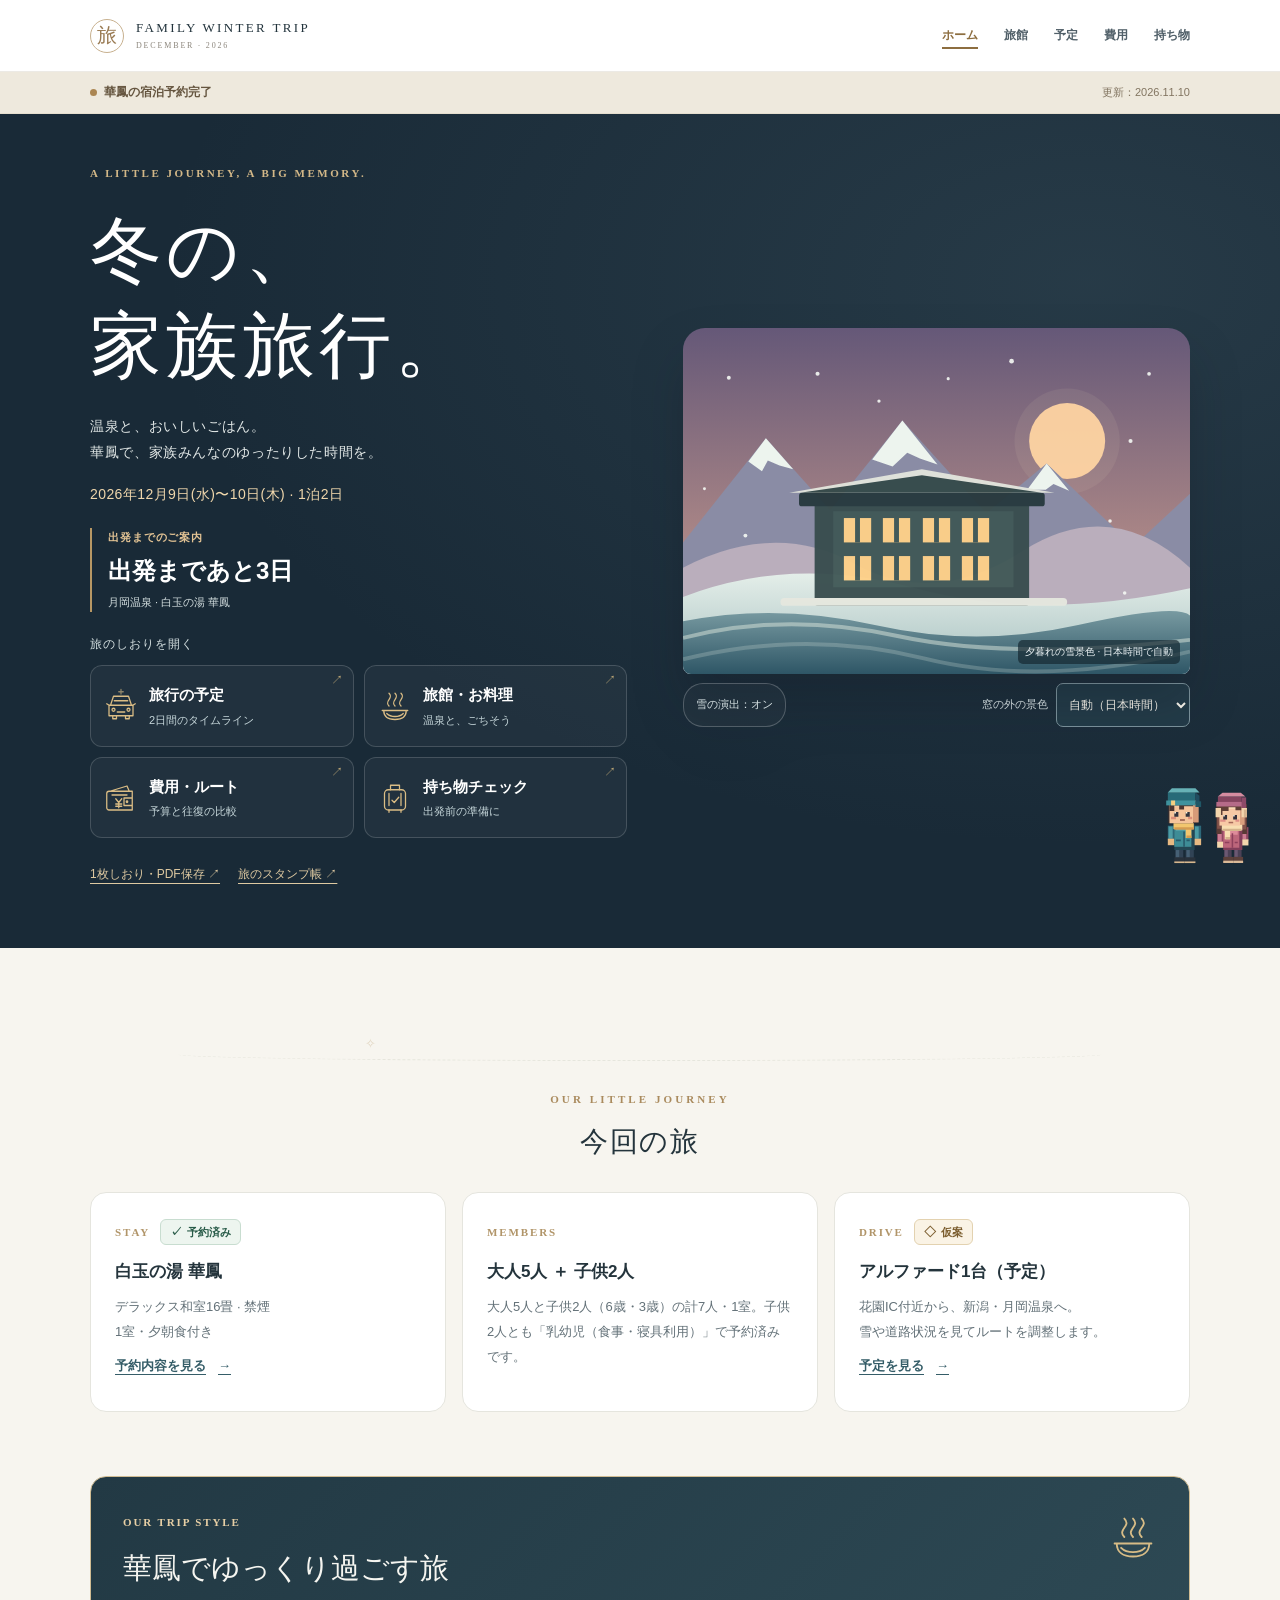
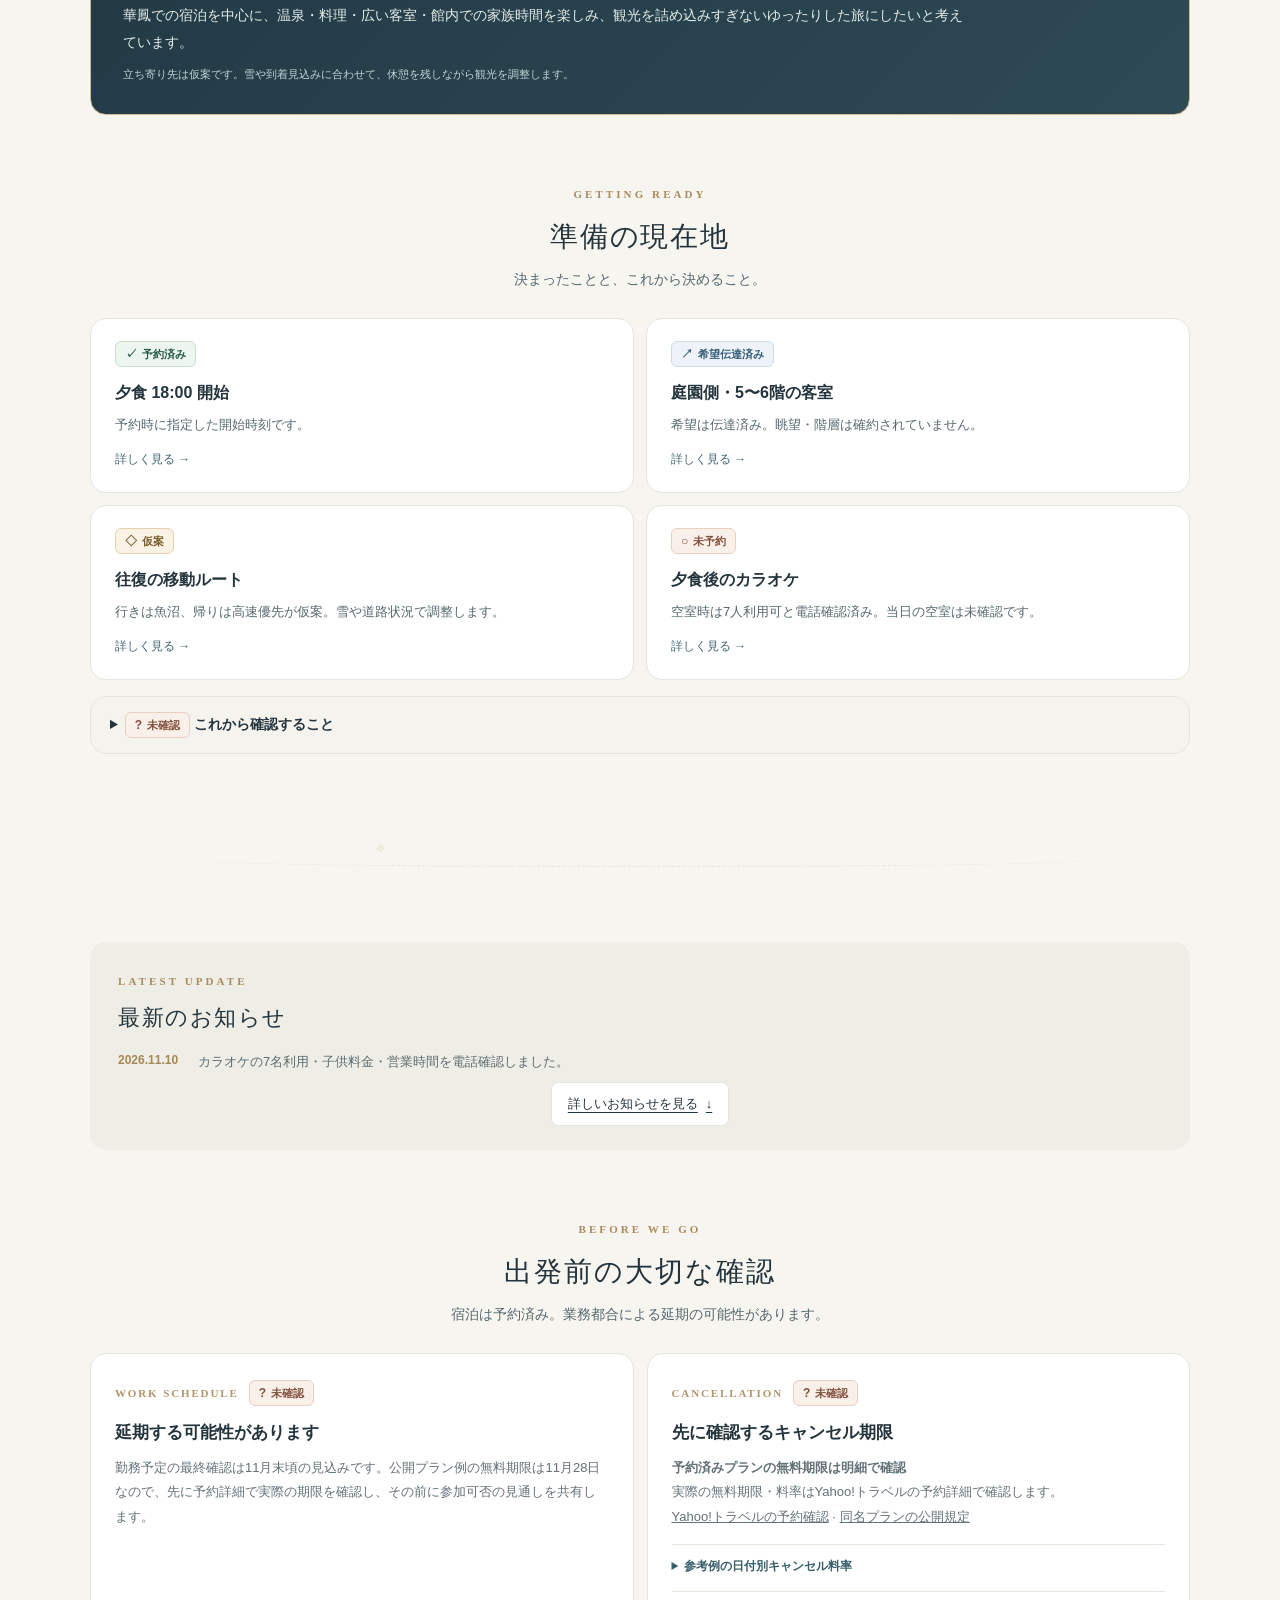
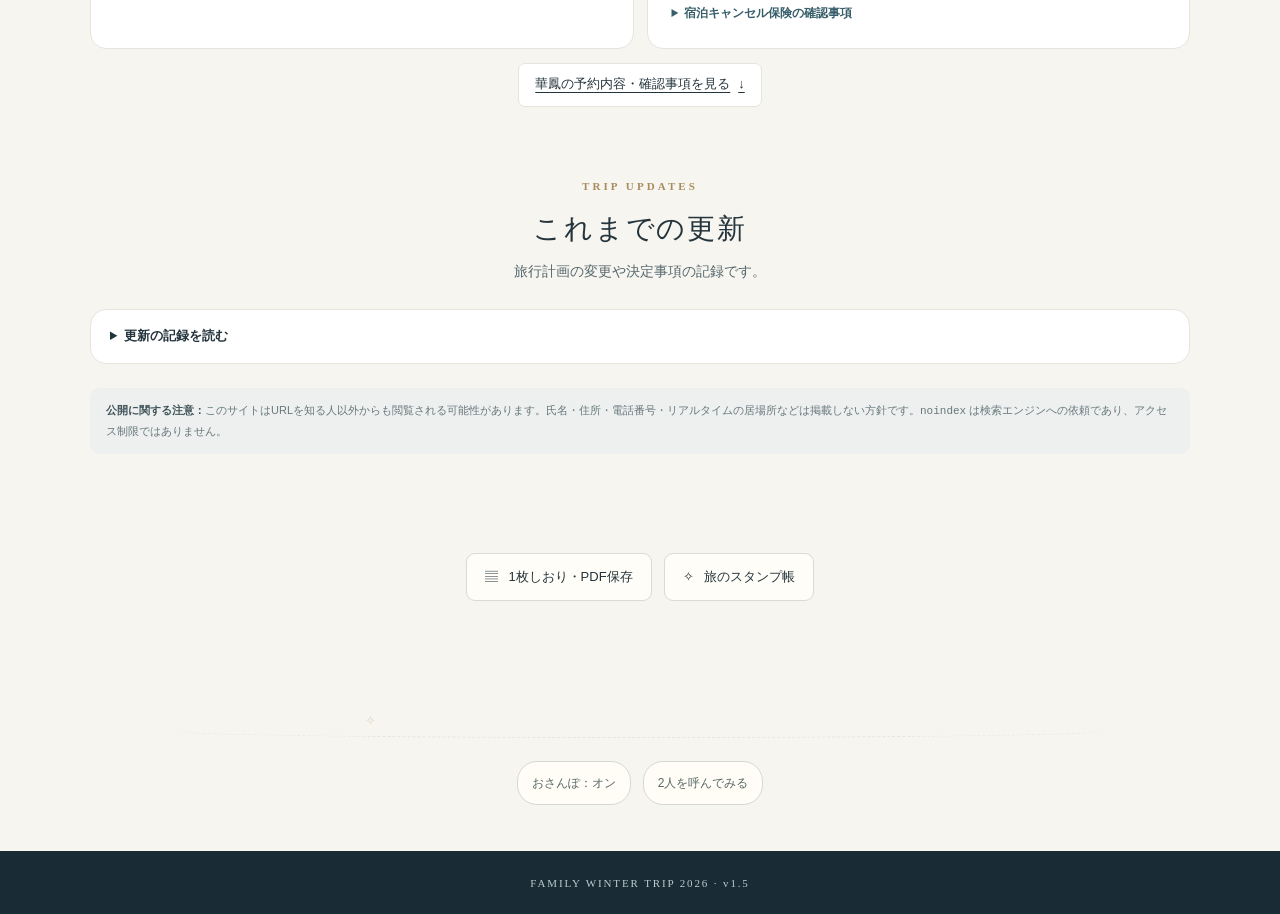
==== commit 01a851c2: "Add travel tools and playful mascot excursions v1.5" ====
--- a/index.html
+++ b/index.html
@@ -9,15 +9,18 @@
   <meta name="theme-color" content="#192a37">
   <title>家族冬旅行 2026｜旅のしおり</title>
   <!-- CSSは見た目を担当 -->
-  <link rel="stylesheet" href="styles.css?v=1.4">
-  <link rel="stylesheet" href="mascot.css?v=1.4">
+  <link rel="stylesheet" href="styles.css?v=1.5">
+  <link rel="stylesheet" href="mascot.css?v=1.5">
   <!-- データ→動作の順で読み込む（ブラウザは上から順に処理） -->
-  <script defer src="trip-data.js?v=1.4"></script>
-  <script defer src="script.js?v=1.4"></script>
-  <script defer src="mascot-dialogues.js?v=1.4"></script>
-  <script defer src="mascot-conversation.js?v=1.4"></script>
-  <script defer src="mascot-scenes.js?v=1.4"></script>
-  <script defer src="mascot.js?v=1.4"></script>
+  <script defer src="trip-data.js?v=1.5"></script>
+  <script defer src="travel-utils.js?v=1.5"></script>
+  <script defer src="script.js?v=1.5"></script>
+  <script defer src="travel-extras.js?v=1.5"></script>
+  <script defer src="mascot-dialogues.js?v=1.5"></script>
+  <script defer src="mascot-conversation.js?v=1.5"></script>
+  <script defer src="mascot-scenes.js?v=1.5"></script>
+  <script defer src="mascot-roam.js?v=1.5"></script>
+  <script defer src="mascot.js?v=1.5"></script>
 </head>
 <body data-page="home">
   <a class="skip-link" href="#quick-access">本文へ移動</a>
@@ -51,13 +54,17 @@
             <a class="quick-card" href="packing.html"><svg class="travel-icon" aria-hidden="true"><use href="assets/travel-icons.svg#bag"/></svg><span class="quick-copy"><strong>持ち物チェック</strong><small>出発前の準備に</small></span><span class="quick-arrow" aria-hidden="true">↗</span></a>
           </div>
         </section>
+        <div class="hero-tools"><a href="guide.html">1枚しおり・PDF保存 ↗</a><a href="stamps.html">旅のスタンプ帳 ↗</a></div>
       </div>
+      <div class="scenery-window">
       <figure class="art" style="margin-block:0;">
-        <img src="winter-illustration.svg" alt="雪山と架空の旅館をモチーフにした冬のイラスト" width="520" height="355" style="width:100%;height:auto;display:block">
-        <figcaption class="art-note">冬のイメージイラスト</figcaption>
+        <img id="winter-scenery" src="winter-illustration.svg" alt="雪山と架空の旅館をモチーフにした冬のイラスト" width="520" height="355" style="width:100%;height:auto;display:block">
+        <figcaption class="art-note" id="scenery-caption">冬のイメージイラスト</figcaption>
         <div class="winter-snow" aria-hidden="true"><i></i><i></i><i></i><i></i><i></i><i></i><i></i><i></i></div>
         <button type="button" class="snow-toggle" id="snow-toggle" aria-pressed="false" hidden>雪の演出：オフ</button>
       </figure>
+      <div class="scenery-control"><label for="scenery-mode">窓の外の景色</label><select id="scenery-mode"><option value="auto">自動（日本時間）</option><option value="morning">朝</option><option value="day">昼</option><option value="evening">夕</option><option value="night">夜</option></select></div>
+      </div>
     </div>
   </div>
   <main class="wrap">
@@ -139,6 +146,7 @@
     <a href="budget.html"><svg viewBox="0 0 24 24" width="23" height="23" fill="none" stroke="currentColor" stroke-width="1.8" stroke-linecap="round" stroke-linejoin="round" aria-hidden="true"><rect x="2" y="5" width="20" height="16" rx="2"/><path d="M2 9h20M16 15h3"/></svg><span>費用</span></a>
     <a href="packing.html"><svg viewBox="0 0 24 24" width="23" height="23" fill="none" stroke="currentColor" stroke-width="1.8" stroke-linecap="round" stroke-linejoin="round" aria-hidden="true"><rect x="5" y="4" width="14" height="17" rx="2"/><path d="M9 4.5V3h6v1.5M8.5 10l1.5 1.5 2.5-3M8.5 16h7"/></svg><span>持ち物</span></a>
   </nav>
-  <footer>FAMILY WINTER TRIP 2026 · v1.4</footer>
+  <div class="wrap trip-tools"><a href="guide.html"><span aria-hidden="true">▤</span> 1枚しおり・PDF保存</a><a href="stamps.html"><span aria-hidden="true">✧</span> 旅のスタンプ帳</a></div>
+  <footer>FAMILY WINTER TRIP 2026 · v1.5</footer>
 </body>
 </html>
--- a/styles.css
+++ b/styles.css
@@ -137,7 +137,8 @@
 .lodging-row h3{margin:2px 0 6px;font-size:16px;}
 .lodging-row p{margin:0;color:#68787d;font-size:13px;}
 .lodging-row a{display:inline-block;margin-top:9px;color:#174f73;text-underline-offset:4px;font-size:13px;}
-.list-status{font-size:11px;background:#f5f1e7;border-radius:30px;padding:6px 12px;color:#745d40;white-space:nowrap;}
+.list-status{font-size:11px;background:#f5f1e7;border-radius:30px;padding:6px 12px;color:#745d40;white-space:normal;overflow-wrap:anywhere;}
+.lodging-row>div{min-width:0;}
 .updates-list{display:grid;gap:10px;}
 .updates-link{display:flex;align-items:center;justify-content:center;gap:8px;min-height:44px;width:fit-content;max-width:100%;margin:14px auto 0;padding:8px 16px;border:1px solid var(--line);border-radius:7px;background:var(--paper);font-size:13px;text-underline-offset:4px;}
 .updates-link:hover{background:#f3eee4;}
@@ -559,6 +560,54 @@
   .day-panel { break-before:page; }
 }
 .timeline,.drive-stop-list { list-style:none; margin:0; padding-left:0; }
+
+/* v1.5 · small travel tools and a personal stamp passport */
+[hidden] { display:none !important; }
+.map-link { display:inline-flex; align-items:center; min-height:44px; margin-top:5px; padding:5px 12px; border:1px solid #cfdbd5; border-radius:7px; background:#f3f7f2; color:#305562; font-size:12px; text-decoration:none; }
+.map-link:hover { background:#e8efe7; }
+.hotel-map { text-align:center; margin-bottom:22px; }
+.hero-tools { display:flex; flex-wrap:wrap; gap:8px 18px; margin-top:14px; font-size:12px; color:#dec9a1; }
+.hero-tools a { display:inline-flex; align-items:center; min-height:44px; text-underline-offset:5px; }
+.trip-tools { display:flex; justify-content:center; flex-wrap:wrap; gap:12px; padding:0 0 24px; }
+.trip-tools a { display:flex; gap:10px; align-items:center; min-height:48px; border:1px solid #d8dcd3; border-radius:9px; padding:9px 18px; font-size:13px; text-decoration:none; background:#fffdf7; }
+.trip-tools a:hover { border-color:#a18a5f; }
+.scenery-window { min-width:0; width:100%; }
+.scenery-control { display:flex; justify-content:flex-end; flex-wrap:wrap; gap:8px; align-items:center; font-size:11px; color:#d8e3e5; margin-top:9px; padding-left:115px; min-height:44px; }
+.scenery-control select { font:inherit; font-size:12px; min-height:44px; max-width:100%; border:1px solid #7b929b; border-radius:7px; background:#233b48; color:#f9f6ed; padding:8px; }
+.scenery-window .snow-toggle { bottom:-53px; min-height:44px; }
+.stampbook { max-width:820px; margin-inline:auto; }
+.stamp-summary { display:flex; flex-wrap:wrap; align-items:center; justify-content:space-between; gap:8px; padding:0 4px 24px; font-size:13px; }
+.stamp-summary strong { font-size:28px; color:#896d42; font-variant-numeric:tabular-nums; }
+.stamp-summary progress { width:100%; height:8px; accent-color:#9b855a; border:0; border-radius:8px; overflow:hidden; }
+.stamp-grid { display:grid; grid-template-columns:repeat(3,1fr); gap:16px; }
+.stamp-card { position:relative; display:flex; flex-direction:column; align-items:center; gap:9px; padding:24px 12px; border:1px dashed #c6c5b9; border-radius:16px; color:#596c73; background:#fbfaf6; cursor:pointer; font:inherit; }
+.stamp-icon { display:grid; place-items:center; width:78px; height:78px; border:2px solid #d4d8cf; border-radius:50%; color:#91a09d; font-size:33px; }
+.stamp-card strong { font-size:15px; }
+.stamp-hint { font-size:11px; }
+.stamp-state { display:block; font-size:10px; color:#6d7d80; }
+.stamp-card[aria-pressed="true"] { background:#f0f4e9; border:1px solid #a3b19a; color:#355845; }
+.stamp-card[aria-pressed="true"] .stamp-icon { border:3px double #65876b; color:#42694e; transform:rotate(-8deg); background:#e5eddd; }
+.stamp-card:focus-visible,.soft-button:focus-visible,.map-link:focus-visible { outline:3px solid #b39153; outline-offset:3px; }
+.stamp-pop .stamp-icon { animation:stamp-pop .35s ease-out; }
+@keyframes stamp-pop { 0%{transform:scale(1.25) rotate(-12deg);opacity:.5} 100%{transform:scale(1) rotate(-8deg);opacity:1} }
+.stamp-message { min-height:1.75em; font-size:13px; color:#44644a; }
+.stamp-complete { padding:16px; border:1px solid #d4bf85; border-radius:10px; background:#fbf2d8; color:#66522a; text-align:center; }
+.soft-button { min-height:44px; padding:9px 16px; border:1px solid #c8d1c8; border-radius:8px; color:#37535b; background:#fff; font:inherit; font-size:13px; cursor:pointer; }
+.stamp-reset-confirm { border:1px solid #d6b885; background:#fff8ea; padding:18px; margin-top:14px; border-radius:10px; }
+.stamp-reset-confirm button { margin-right:8px; }
+.save-warning { color:#8d4a26; font-weight:600; }
+@media(max-width:720px) {
+  .scenery-window { width:100%; }
+  .scenery-window .art { width:100%; }
+  .stamp-grid { grid-template-columns:1fr 1fr; gap:10px; }
+  .stamp-card { padding:20px 8px; gap:8px; }
+  .stamp-card strong { font-size:13px; }
+  .stamp-hint { font-size:10px; }
+  .stamp-icon { width:68px; height:68px; }
+  .hero-tools { font-size:11px; gap:4px 12px; }
+}
+@media(prefers-reduced-motion:reduce) { .stamp-pop .stamp-icon { animation:none; } }
+@media print { .trip-tools,.hero-tools,.scenery-control,.stamp-reset-confirm { display:none !important; } }
 @media(min-width:721px) {
   .step-icon { grid-column:2; grid-row:1; }
   .step-time { grid-column:1; grid-row:1; }
--- a/mascot.css
+++ b/mascot.css
@@ -246,3 +246,22 @@
 .trip-mascot-bubble:not([hidden]) + .trip-mascot-tail { display:block; }
 .trip-mascot-bubble[data-speaker="girl"] + .trip-mascot-tail { right:18px; }
 .trip-mascot-bubble[data-kind="anger"] + .trip-mascot-tail { background:#fff2e9; border-color:#ba8263; }
+
+/* Excursions occupy only explicitly empty playgrounds, never reading areas. */
+.mascot-playground { position:relative; height:112px; margin-block:12px; pointer-events:none; overflow:hidden; }
+.mascot-playground::after { content:''; position:absolute; left:8%; right:8%; bottom:11px; height:12px; border-bottom:1px dashed #c2c6b655; border-radius:50%; }
+.mascot-playground::before { content:'✧'; position:absolute; left:25%; bottom:17px; color:#b7976455; font-size:13px; }
+.mascot-playground + main>.section:first-child { margin-top:12px; }
+.mascot-visitor { position:fixed; left:0; top:0; z-index:19; pointer-events:none; user-select:none; will-change:transform,opacity; }
+.mascot-visitor svg { display:block; width:100%; height:100%; overflow:visible; }
+.mascot-visitor .mascot-limb { animation-duration:.32s; }
+.mascot-visitor .mascot-body { animation-duration:.16s; }
+.trip-mascot-call { display:none; font-size:10px; line-height:1.5; padding:8px 5px; border:1px solid #a8b7af; border-radius:15px; color:#385761; background:#fffdf2; box-shadow:0 2px 8px #21363218; }
+.trip-mascot.is-roaming .trip-mascot-sprite { opacity:0; }
+.trip-mascot.is-roaming .trip-mascot-call { display:block; }
+.roam-controls { display:flex; justify-content:center; align-items:center; flex-wrap:wrap; gap:8px 12px; padding-bottom:18px; }
+.roam-toggle,.roam-preview { min-height:44px; padding:8px 14px; background:#fffdf6; color:#566969; border:1px solid #d5dad0; border-radius:20px; font:inherit; font-size:12px; cursor:pointer; }
+.roam-toggle:disabled,.roam-preview:disabled { opacity:.6; cursor:default; }
+.roam-status { flex-basis:100%; font-size:11px; color:#6e7b7e; text-align:center; min-height:1.8em; }
+@media(prefers-reduced-motion:reduce) { .mascot-visitor { display:none !important; } }
+@media print { .mascot-playground,.mascot-visitor,.roam-controls { display:none !important; } }
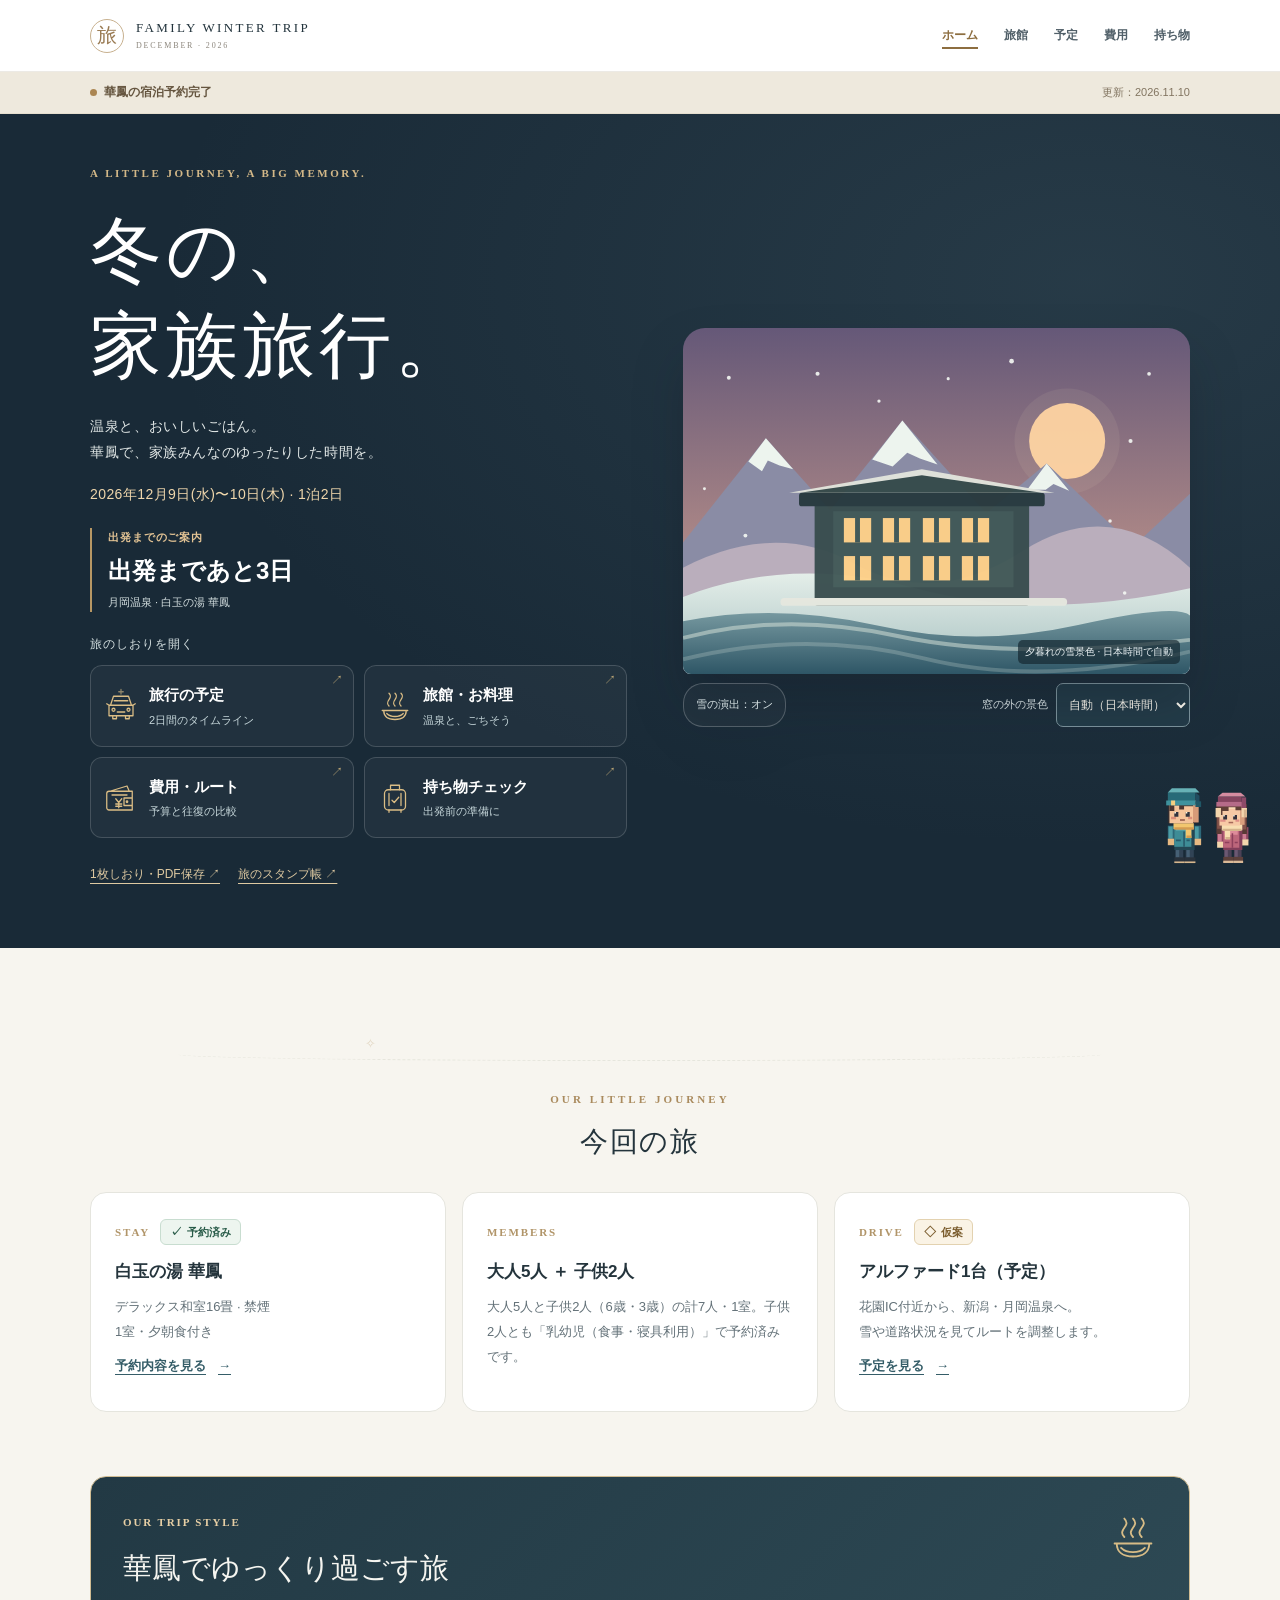
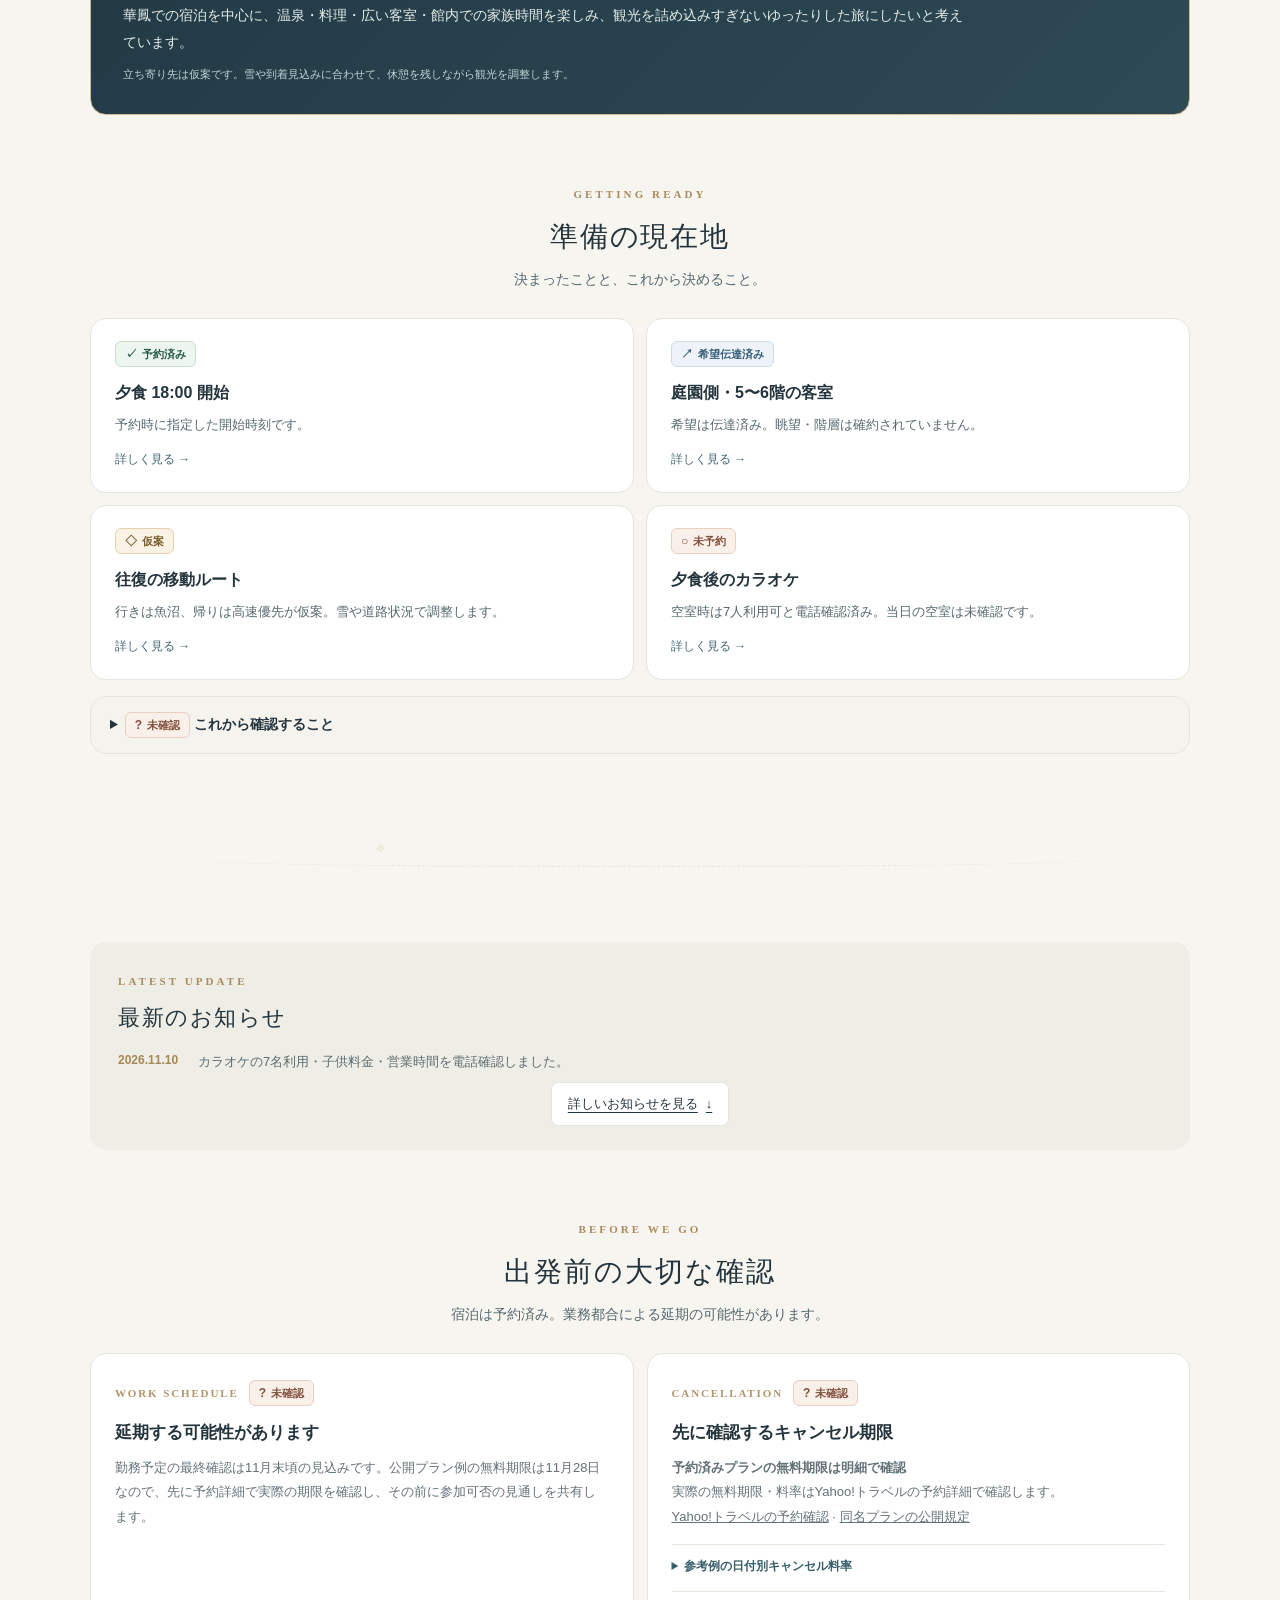
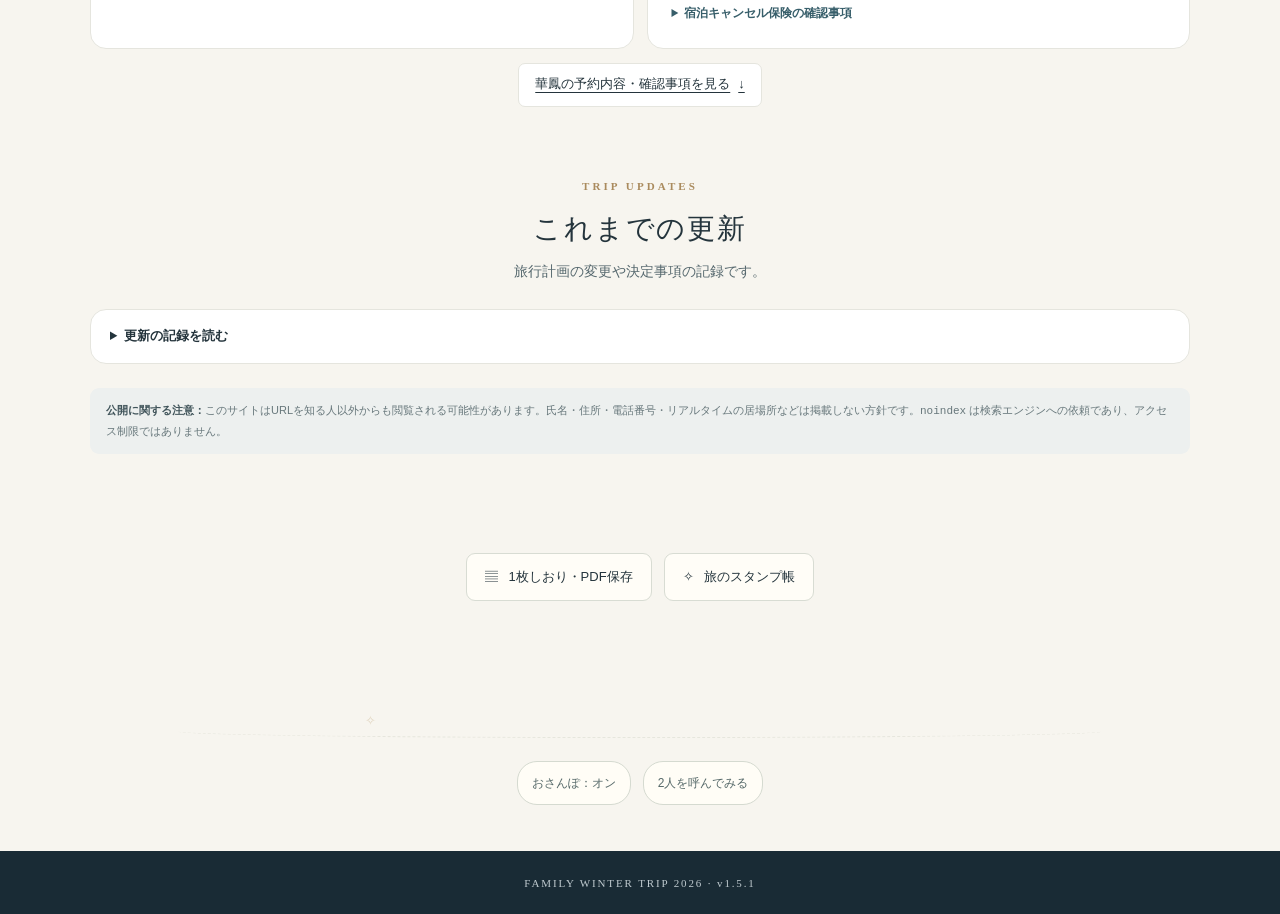
==== commit ef5eacc1: "Add mobile fixed mascot call button v1.5.1" ====
--- a/index.html
+++ b/index.html
@@ -9,18 +9,18 @@
   <meta name="theme-color" content="#192a37">
   <title>家族冬旅行 2026｜旅のしおり</title>
   <!-- CSSは見た目を担当 -->
-  <link rel="stylesheet" href="styles.css?v=1.5">
-  <link rel="stylesheet" href="mascot.css?v=1.5">
+  <link rel="stylesheet" href="styles.css?v=1.5.1">
+  <link rel="stylesheet" href="mascot.css?v=1.5.1">
   <!-- データ→動作の順で読み込む（ブラウザは上から順に処理） -->
-  <script defer src="trip-data.js?v=1.5"></script>
-  <script defer src="travel-utils.js?v=1.5"></script>
-  <script defer src="script.js?v=1.5"></script>
-  <script defer src="travel-extras.js?v=1.5"></script>
-  <script defer src="mascot-dialogues.js?v=1.5"></script>
-  <script defer src="mascot-conversation.js?v=1.5"></script>
-  <script defer src="mascot-scenes.js?v=1.5"></script>
-  <script defer src="mascot-roam.js?v=1.5"></script>
-  <script defer src="mascot.js?v=1.5"></script>
+  <script defer src="trip-data.js?v=1.5.1"></script>
+  <script defer src="travel-utils.js?v=1.5.1"></script>
+  <script defer src="script.js?v=1.5.1"></script>
+  <script defer src="travel-extras.js?v=1.5.1"></script>
+  <script defer src="mascot-dialogues.js?v=1.5.1"></script>
+  <script defer src="mascot-conversation.js?v=1.5.1"></script>
+  <script defer src="mascot-scenes.js?v=1.5.1"></script>
+  <script defer src="mascot-roam.js?v=1.5.1"></script>
+  <script defer src="mascot.js?v=1.5.1"></script>
 </head>
 <body data-page="home">
   <a class="skip-link" href="#quick-access">本文へ移動</a>
@@ -147,6 +147,6 @@
     <a href="packing.html"><svg viewBox="0 0 24 24" width="23" height="23" fill="none" stroke="currentColor" stroke-width="1.8" stroke-linecap="round" stroke-linejoin="round" aria-hidden="true"><rect x="5" y="4" width="14" height="17" rx="2"/><path d="M9 4.5V3h6v1.5M8.5 10l1.5 1.5 2.5-3M8.5 16h7"/></svg><span>持ち物</span></a>
   </nav>
   <div class="wrap trip-tools"><a href="guide.html"><span aria-hidden="true">▤</span> 1枚しおり・PDF保存</a><a href="stamps.html"><span aria-hidden="true">✧</span> 旅のスタンプ帳</a></div>
-  <footer>FAMILY WINTER TRIP 2026 · v1.5</footer>
+  <footer>FAMILY WINTER TRIP 2026 · v1.5.1</footer>
 </body>
 </html>
--- a/mascot.css
+++ b/mascot.css
@@ -263,5 +263,10 @@
 .roam-toggle,.roam-preview { min-height:44px; padding:8px 14px; background:#fffdf6; color:#566969; border:1px solid #d5dad0; border-radius:20px; font:inherit; font-size:12px; cursor:pointer; }
 .roam-toggle:disabled,.roam-preview:disabled { opacity:.6; cursor:default; }
 .roam-status { flex-basis:100%; font-size:11px; color:#6e7b7e; text-align:center; min-height:1.8em; }
+.roam-fixed-call { position:absolute; left:max(12px,env(safe-area-inset-left,0px)); bottom:calc(100% + 12px); min-width:104px; max-width:calc(100vw - 140px); min-height:44px; padding:10px 16px; margin:0; border:1px solid #b79764; border-radius:24px; background:#fffdf2; color:#52636a; box-shadow:0 2px 8px #13252e20; font-family:inherit; font-size:12px; font-weight:600; line-height:1.5; cursor:pointer; touch-action:manipulation; -webkit-tap-highlight-color:transparent; }
+.roam-fixed-call:hover { background:#f5efdf; }
+.roam-fixed-call:focus-visible { outline:3px solid #99763b; outline-offset:3px; }
+.roam-fixed-call:disabled { opacity:.65; cursor:default; }
+.roam-call-status { position:absolute; width:1px; height:1px; padding:0; margin:-1px; overflow:hidden; clip-path:inset(50%); white-space:nowrap; border:0; }
 @media(prefers-reduced-motion:reduce) { .mascot-visitor { display:none !important; } }
-@media print { .mascot-playground,.mascot-visitor,.roam-controls { display:none !important; } }
+@media print { .mascot-playground,.mascot-visitor,.roam-controls,.roam-fixed-call,.roam-call-status { display:none !important; } }
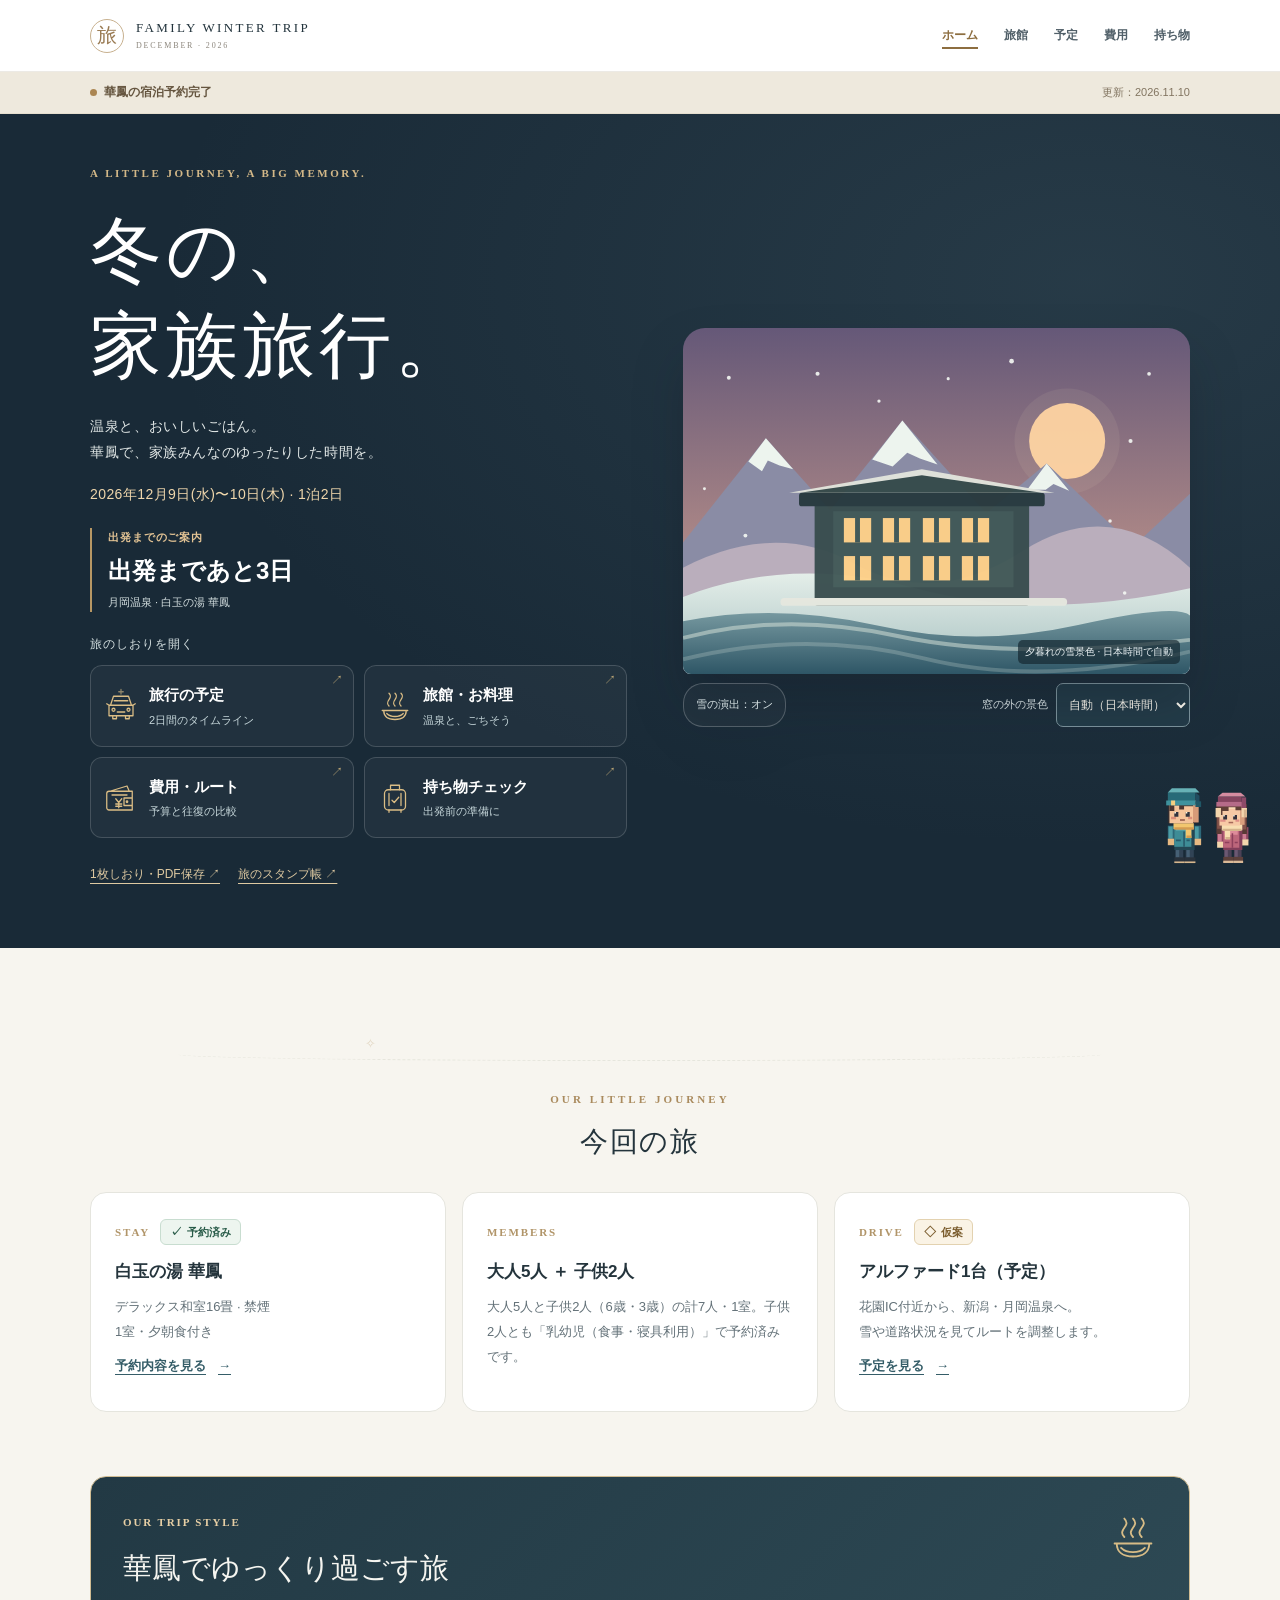
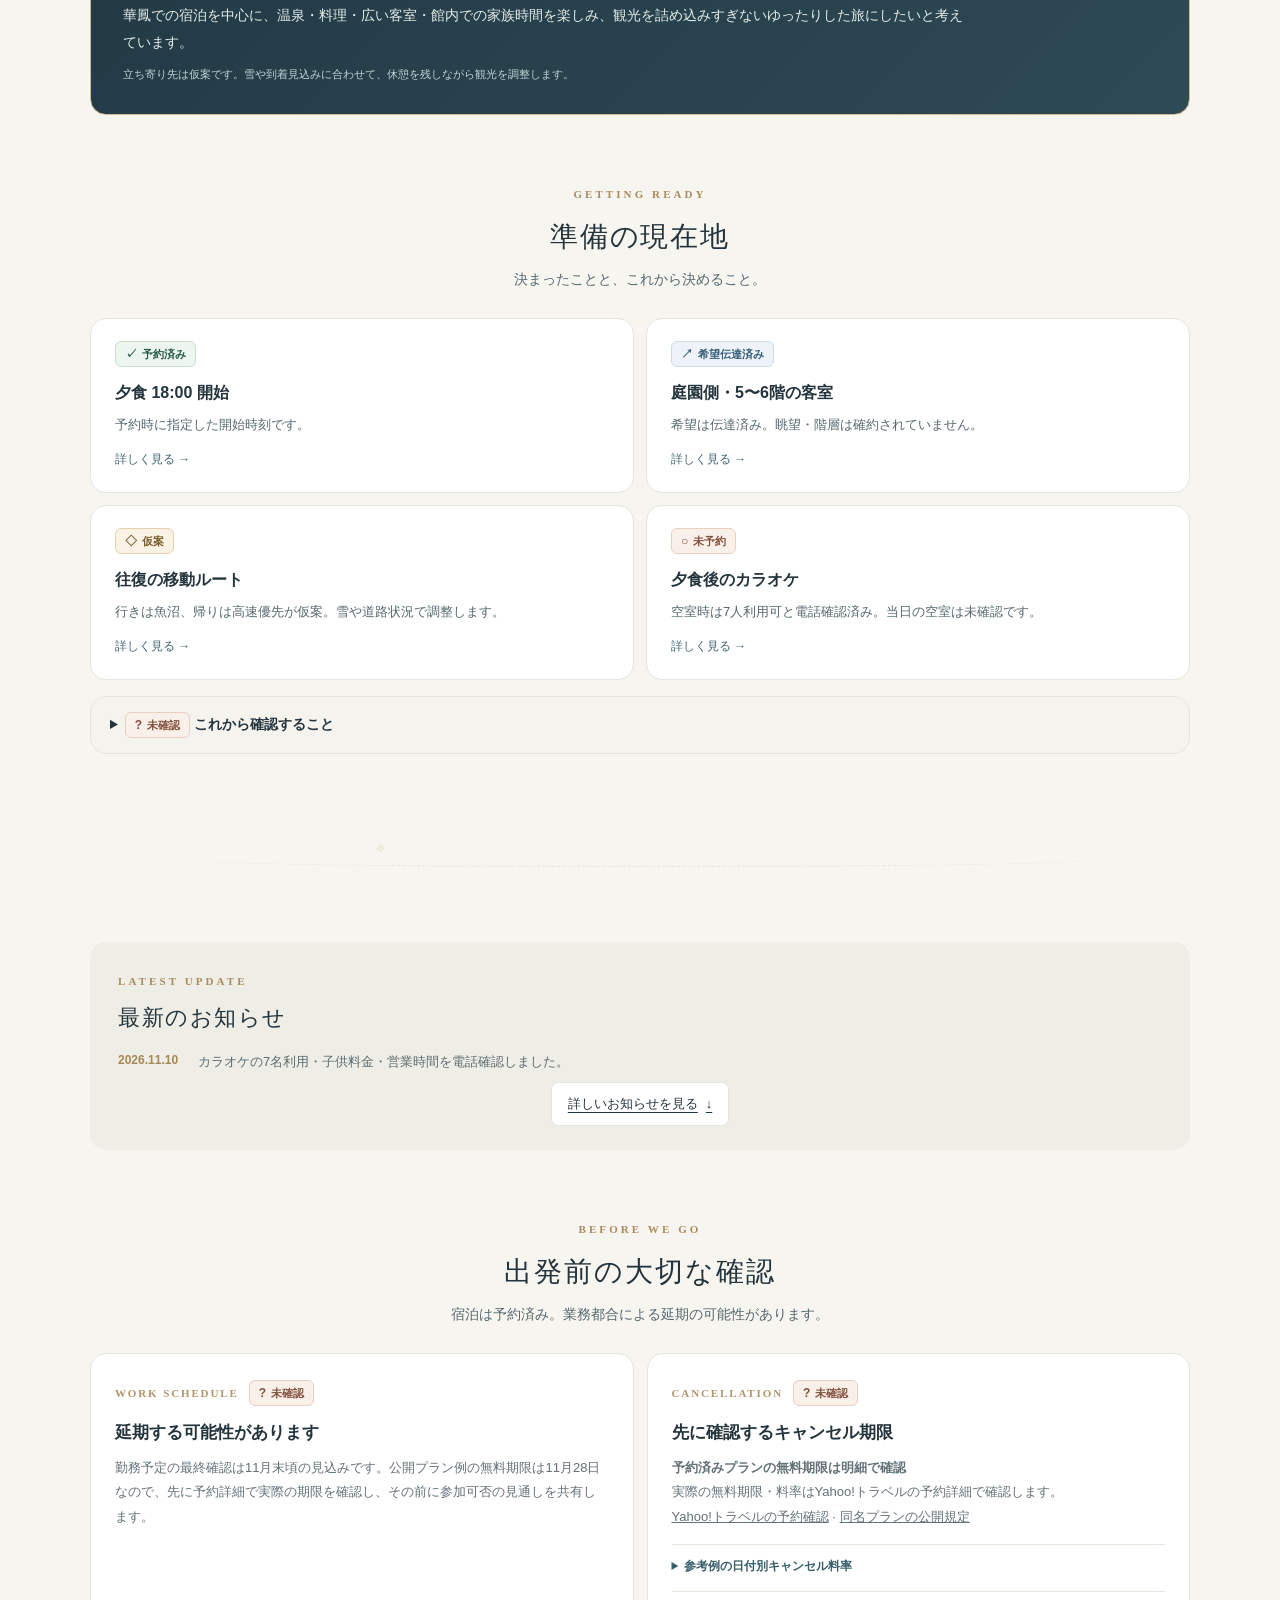
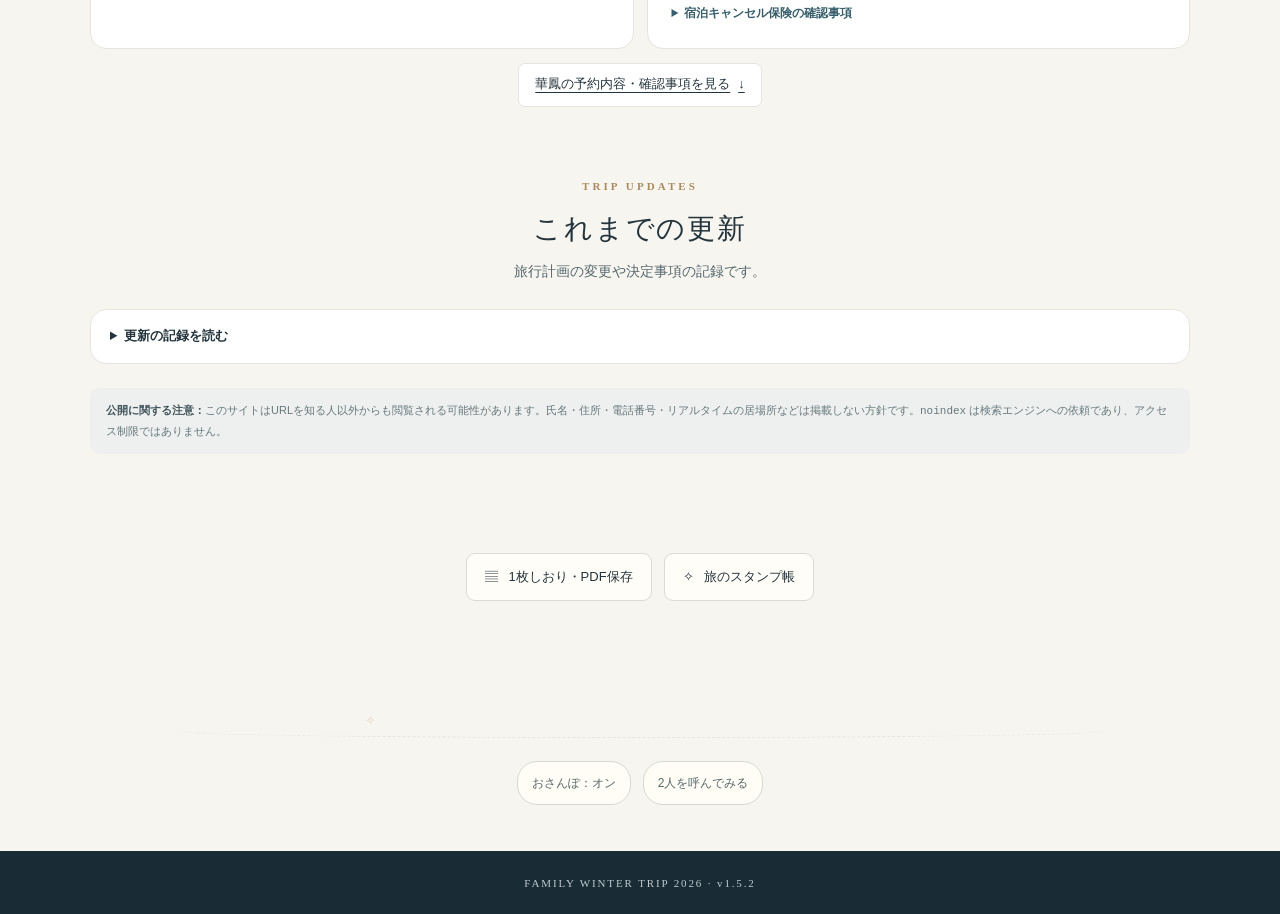
==== commit 5397c16d: "Allow fixed mascot calls to roam without an empty playground" ====
--- a/index.html
+++ b/index.html
@@ -9,18 +9,18 @@
   <meta name="theme-color" content="#192a37">
   <title>家族冬旅行 2026｜旅のしおり</title>
   <!-- CSSは見た目を担当 -->
-  <link rel="stylesheet" href="styles.css?v=1.5.1">
-  <link rel="stylesheet" href="mascot.css?v=1.5.1">
+  <link rel="stylesheet" href="styles.css?v=1.5.2">
+  <link rel="stylesheet" href="mascot.css?v=1.5.2">
   <!-- データ→動作の順で読み込む（ブラウザは上から順に処理） -->
-  <script defer src="trip-data.js?v=1.5.1"></script>
-  <script defer src="travel-utils.js?v=1.5.1"></script>
-  <script defer src="script.js?v=1.5.1"></script>
-  <script defer src="travel-extras.js?v=1.5.1"></script>
-  <script defer src="mascot-dialogues.js?v=1.5.1"></script>
-  <script defer src="mascot-conversation.js?v=1.5.1"></script>
-  <script defer src="mascot-scenes.js?v=1.5.1"></script>
-  <script defer src="mascot-roam.js?v=1.5.1"></script>
-  <script defer src="mascot.js?v=1.5.1"></script>
+  <script defer src="trip-data.js?v=1.5.2"></script>
+  <script defer src="travel-utils.js?v=1.5.2"></script>
+  <script defer src="script.js?v=1.5.2"></script>
+  <script defer src="travel-extras.js?v=1.5.2"></script>
+  <script defer src="mascot-dialogues.js?v=1.5.2"></script>
+  <script defer src="mascot-conversation.js?v=1.5.2"></script>
+  <script defer src="mascot-scenes.js?v=1.5.2"></script>
+  <script defer src="mascot-roam.js?v=1.5.2"></script>
+  <script defer src="mascot.js?v=1.5.2"></script>
 </head>
 <body data-page="home">
   <a class="skip-link" href="#quick-access">本文へ移動</a>
@@ -147,6 +147,6 @@
     <a href="packing.html"><svg viewBox="0 0 24 24" width="23" height="23" fill="none" stroke="currentColor" stroke-width="1.8" stroke-linecap="round" stroke-linejoin="round" aria-hidden="true"><rect x="5" y="4" width="14" height="17" rx="2"/><path d="M9 4.5V3h6v1.5M8.5 10l1.5 1.5 2.5-3M8.5 16h7"/></svg><span>持ち物</span></a>
   </nav>
   <div class="wrap trip-tools"><a href="guide.html"><span aria-hidden="true">▤</span> 1枚しおり・PDF保存</a><a href="stamps.html"><span aria-hidden="true">✧</span> 旅のスタンプ帳</a></div>
-  <footer>FAMILY WINTER TRIP 2026 · v1.5.1</footer>
+  <footer>FAMILY WINTER TRIP 2026 · v1.5.2</footer>
 </body>
 </html>
--- a/mascot.css
+++ b/mascot.css
@@ -247,7 +247,7 @@
 .trip-mascot-bubble[data-speaker="girl"] + .trip-mascot-tail { right:18px; }
 .trip-mascot-bubble[data-kind="anger"] + .trip-mascot-tail { background:#fff2e9; border-color:#ba8263; }
 
-/* Excursions occupy only explicitly empty playgrounds, never reading areas. */
+/* Automatic excursions use playgrounds; explicitly called visitors may cross content. */
 .mascot-playground { position:relative; height:112px; margin-block:12px; pointer-events:none; overflow:hidden; }
 .mascot-playground::after { content:''; position:absolute; left:8%; right:8%; bottom:11px; height:12px; border-bottom:1px dashed #c2c6b655; border-radius:50%; }
 .mascot-playground::before { content:'✧'; position:absolute; left:25%; bottom:17px; color:#b7976455; font-size:13px; }
